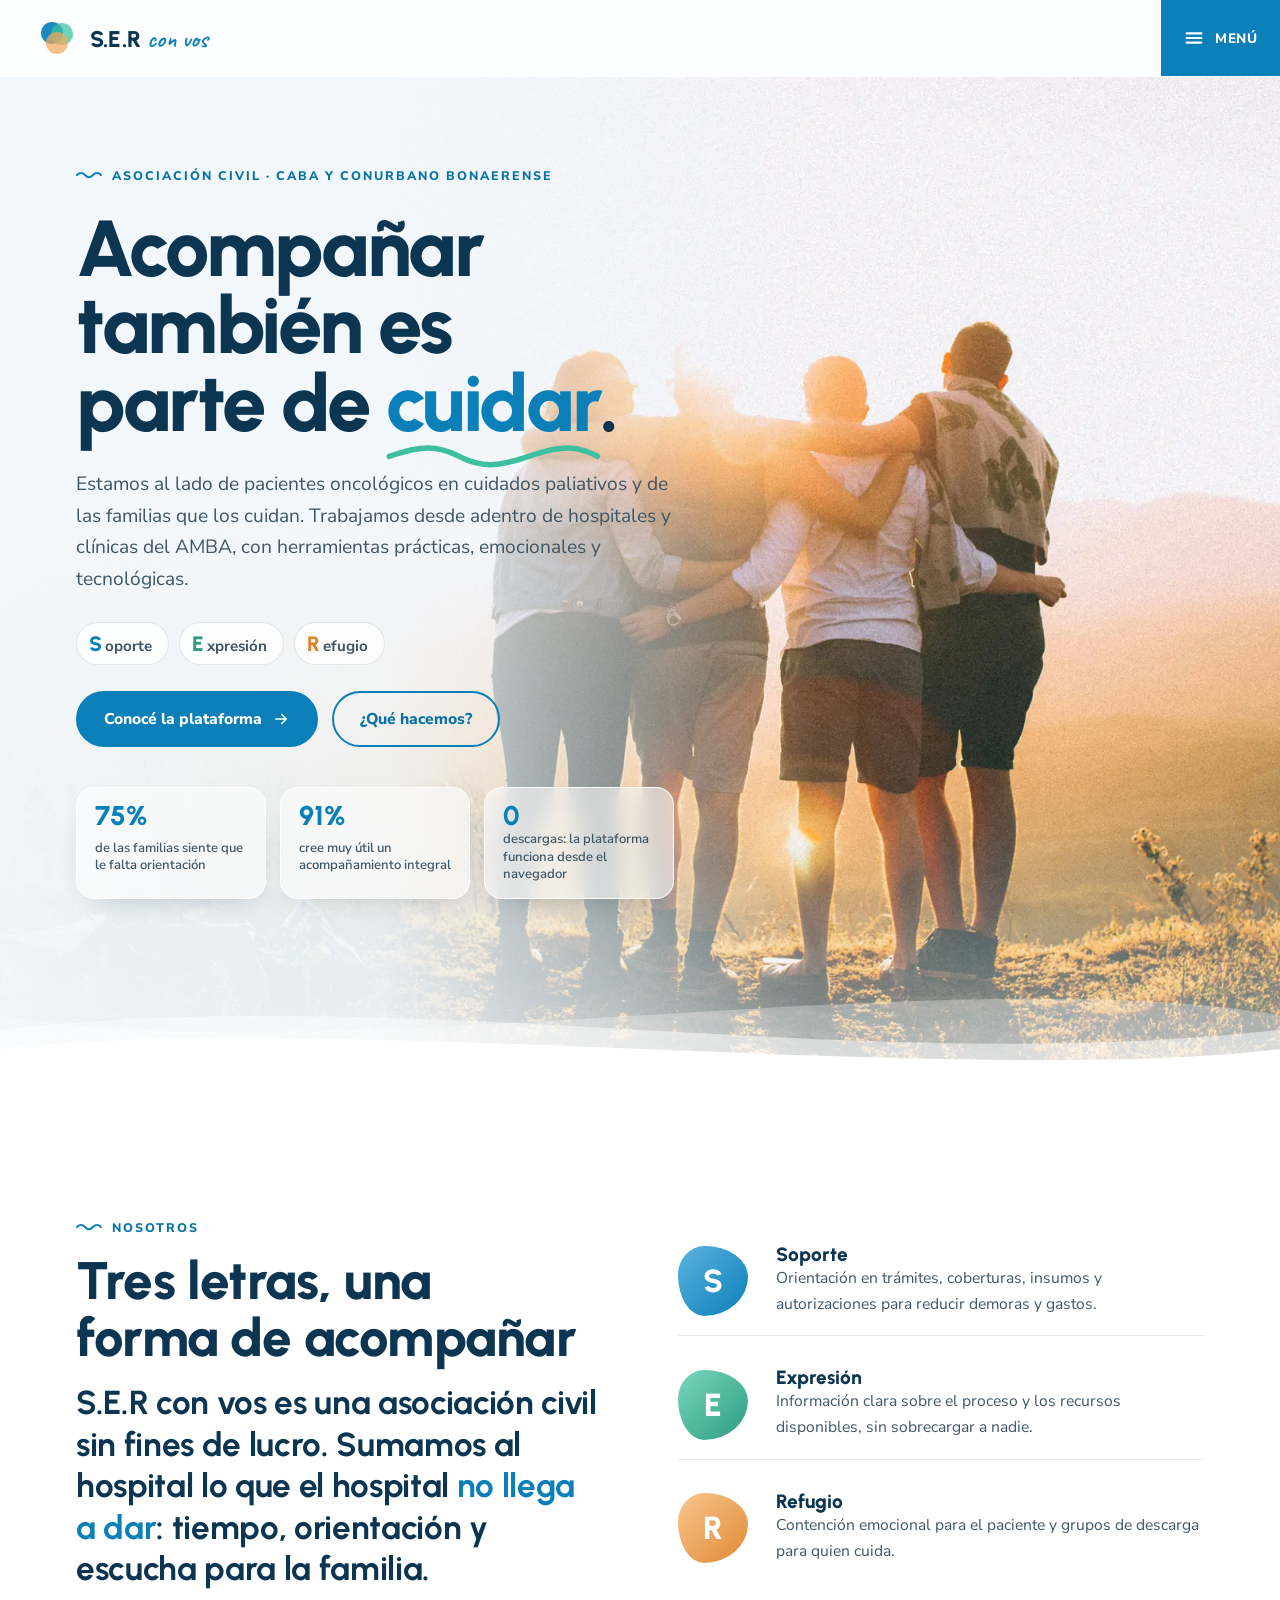
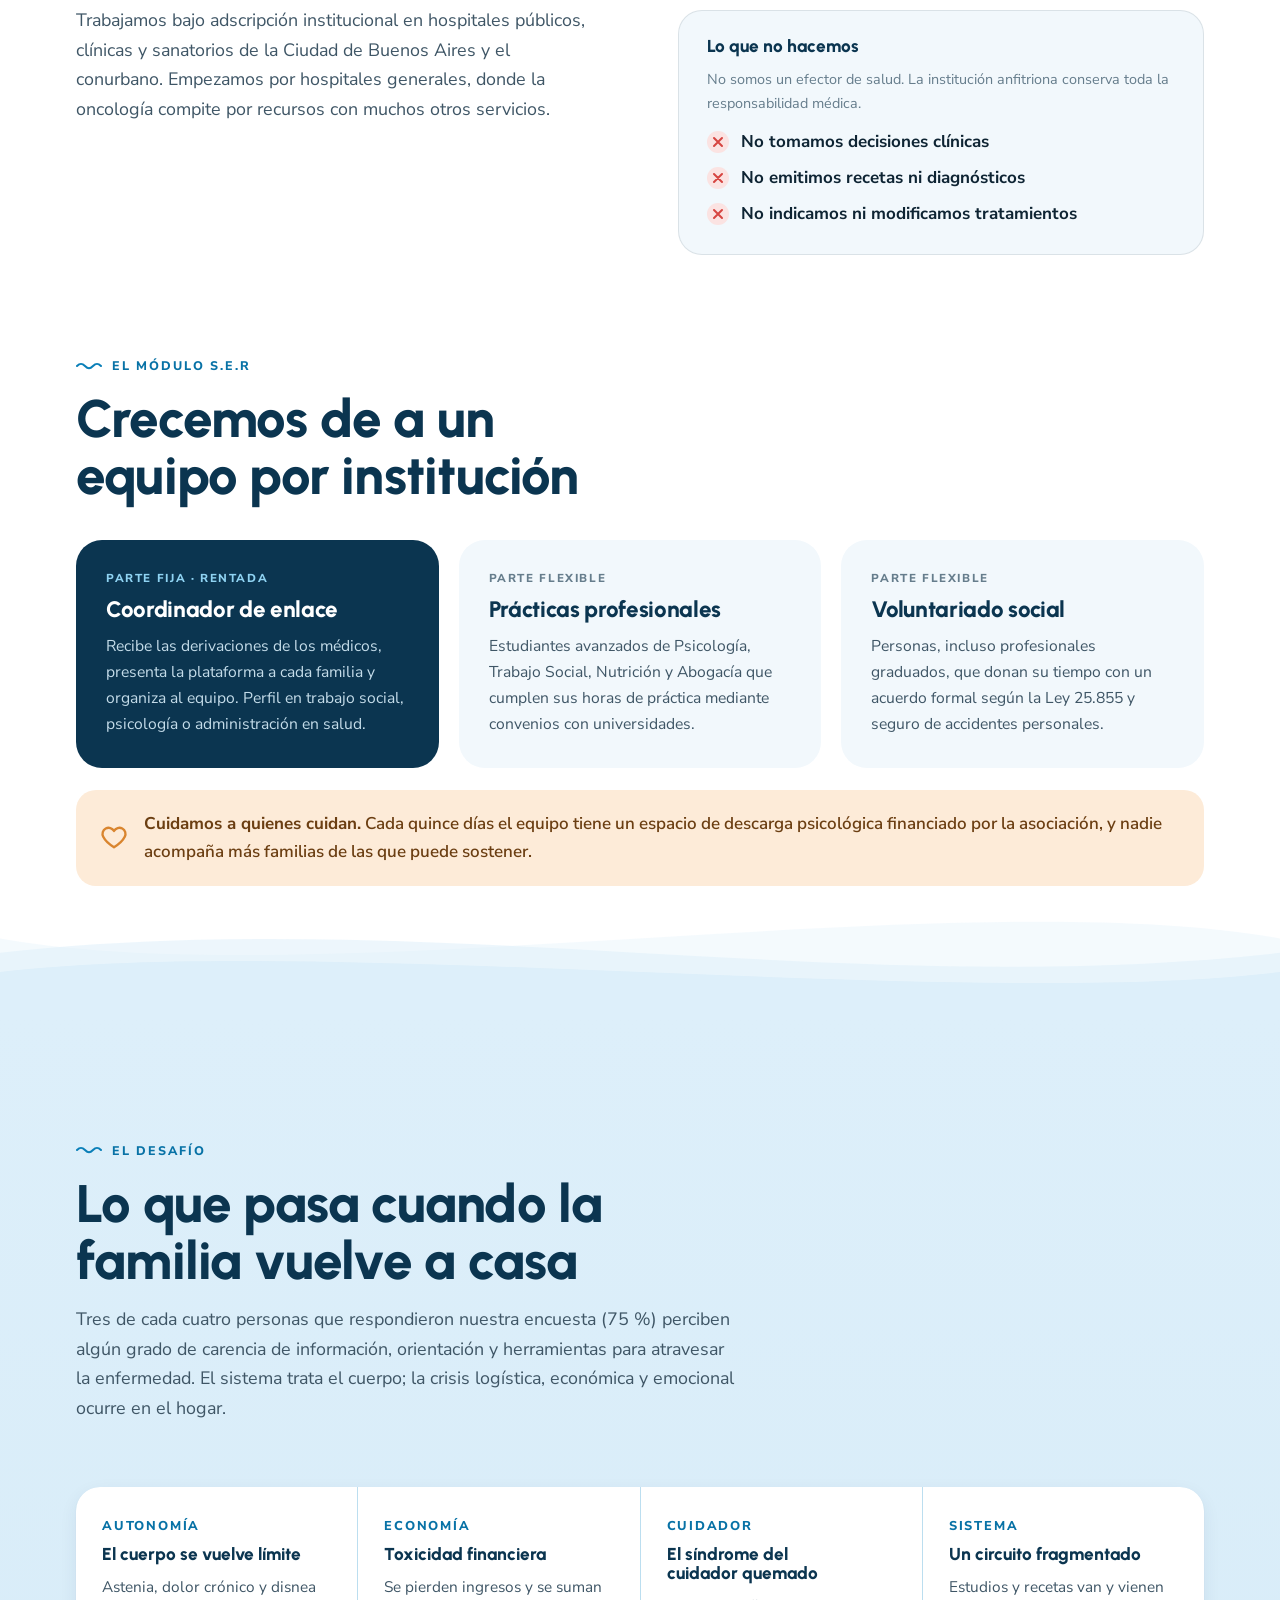
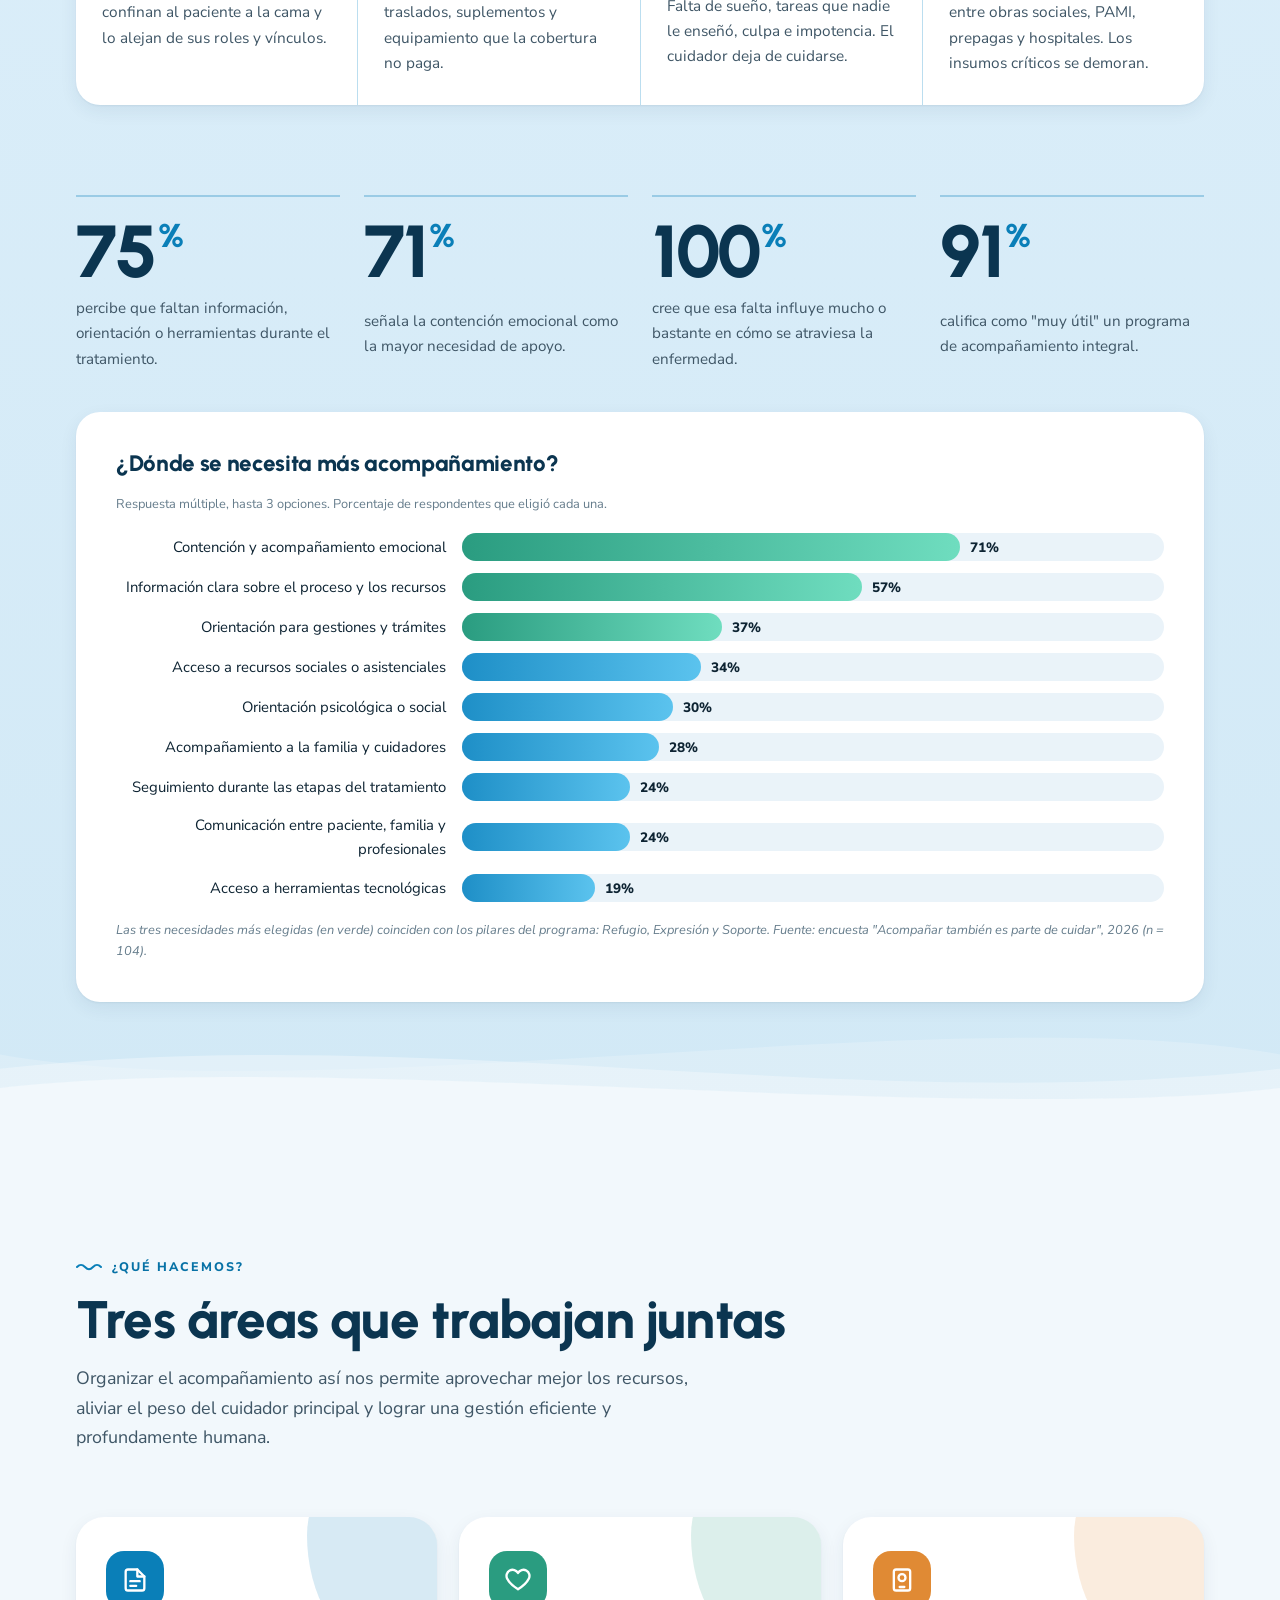
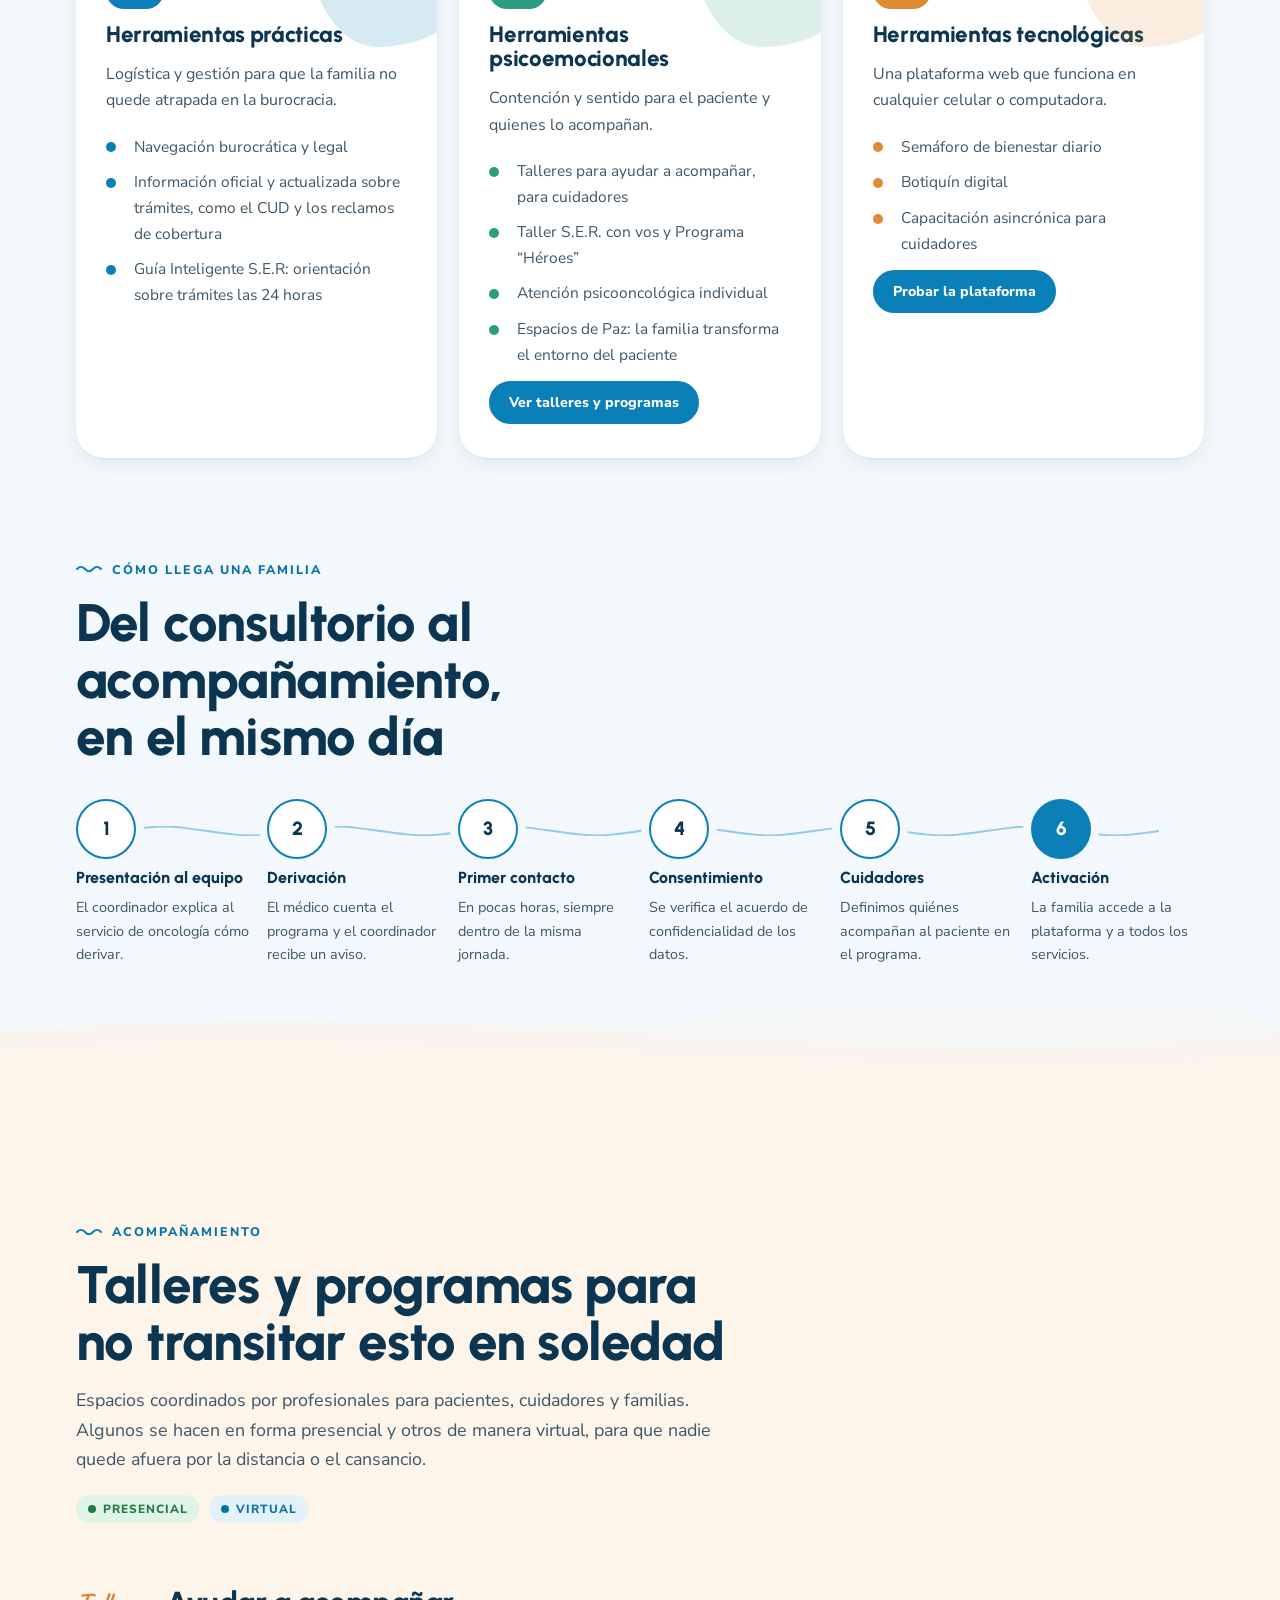
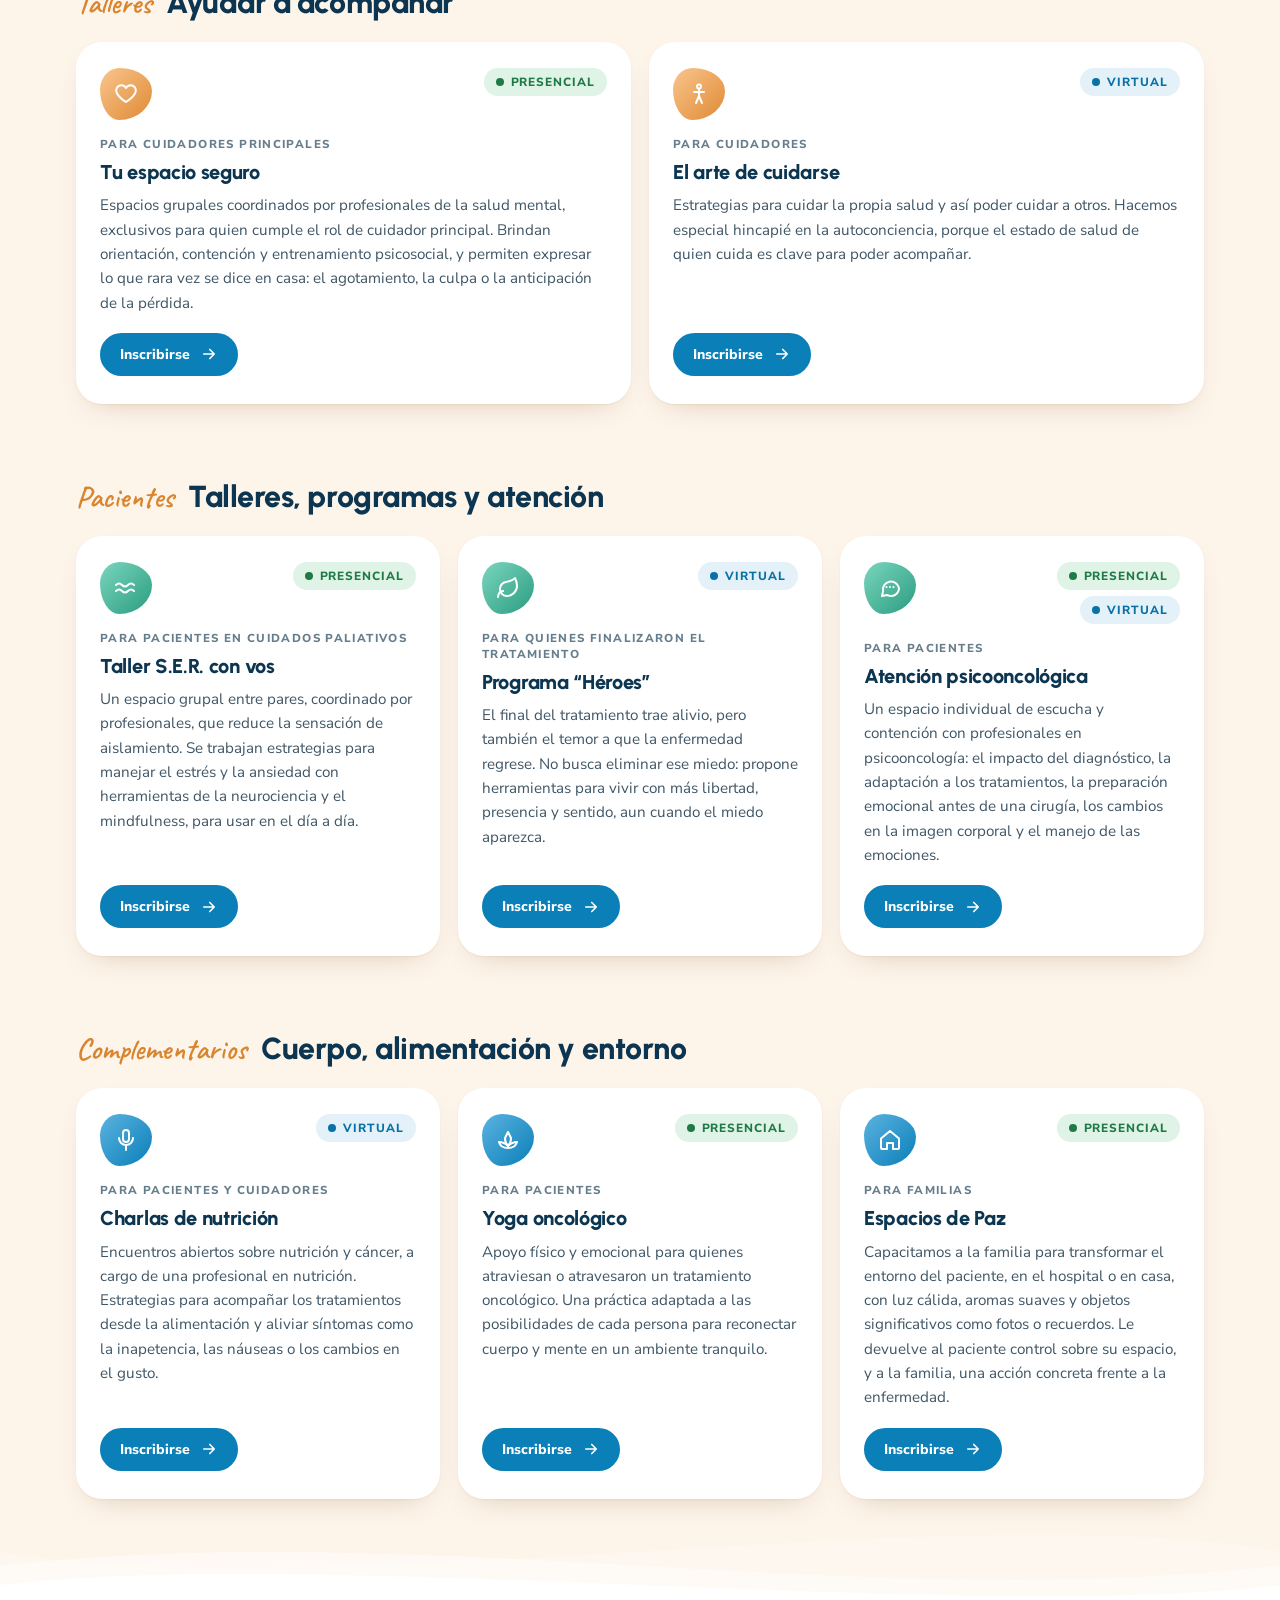
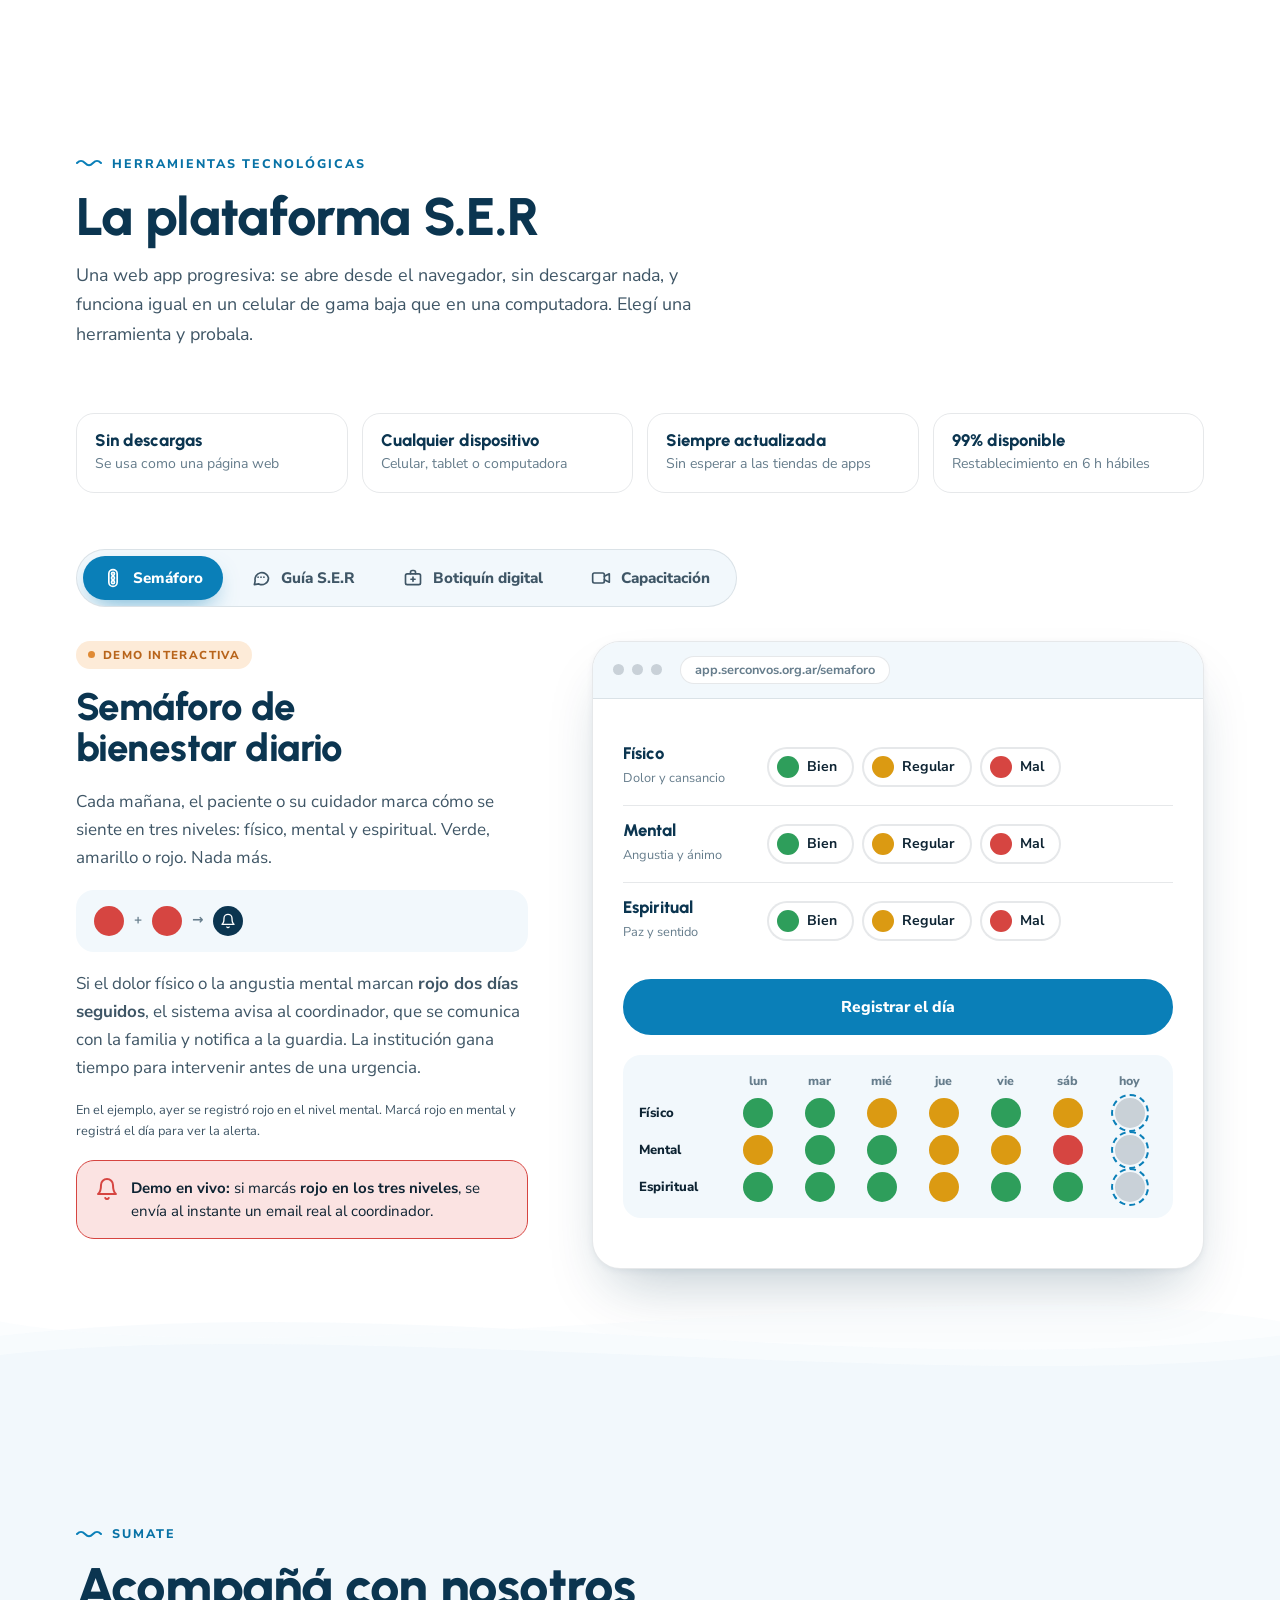
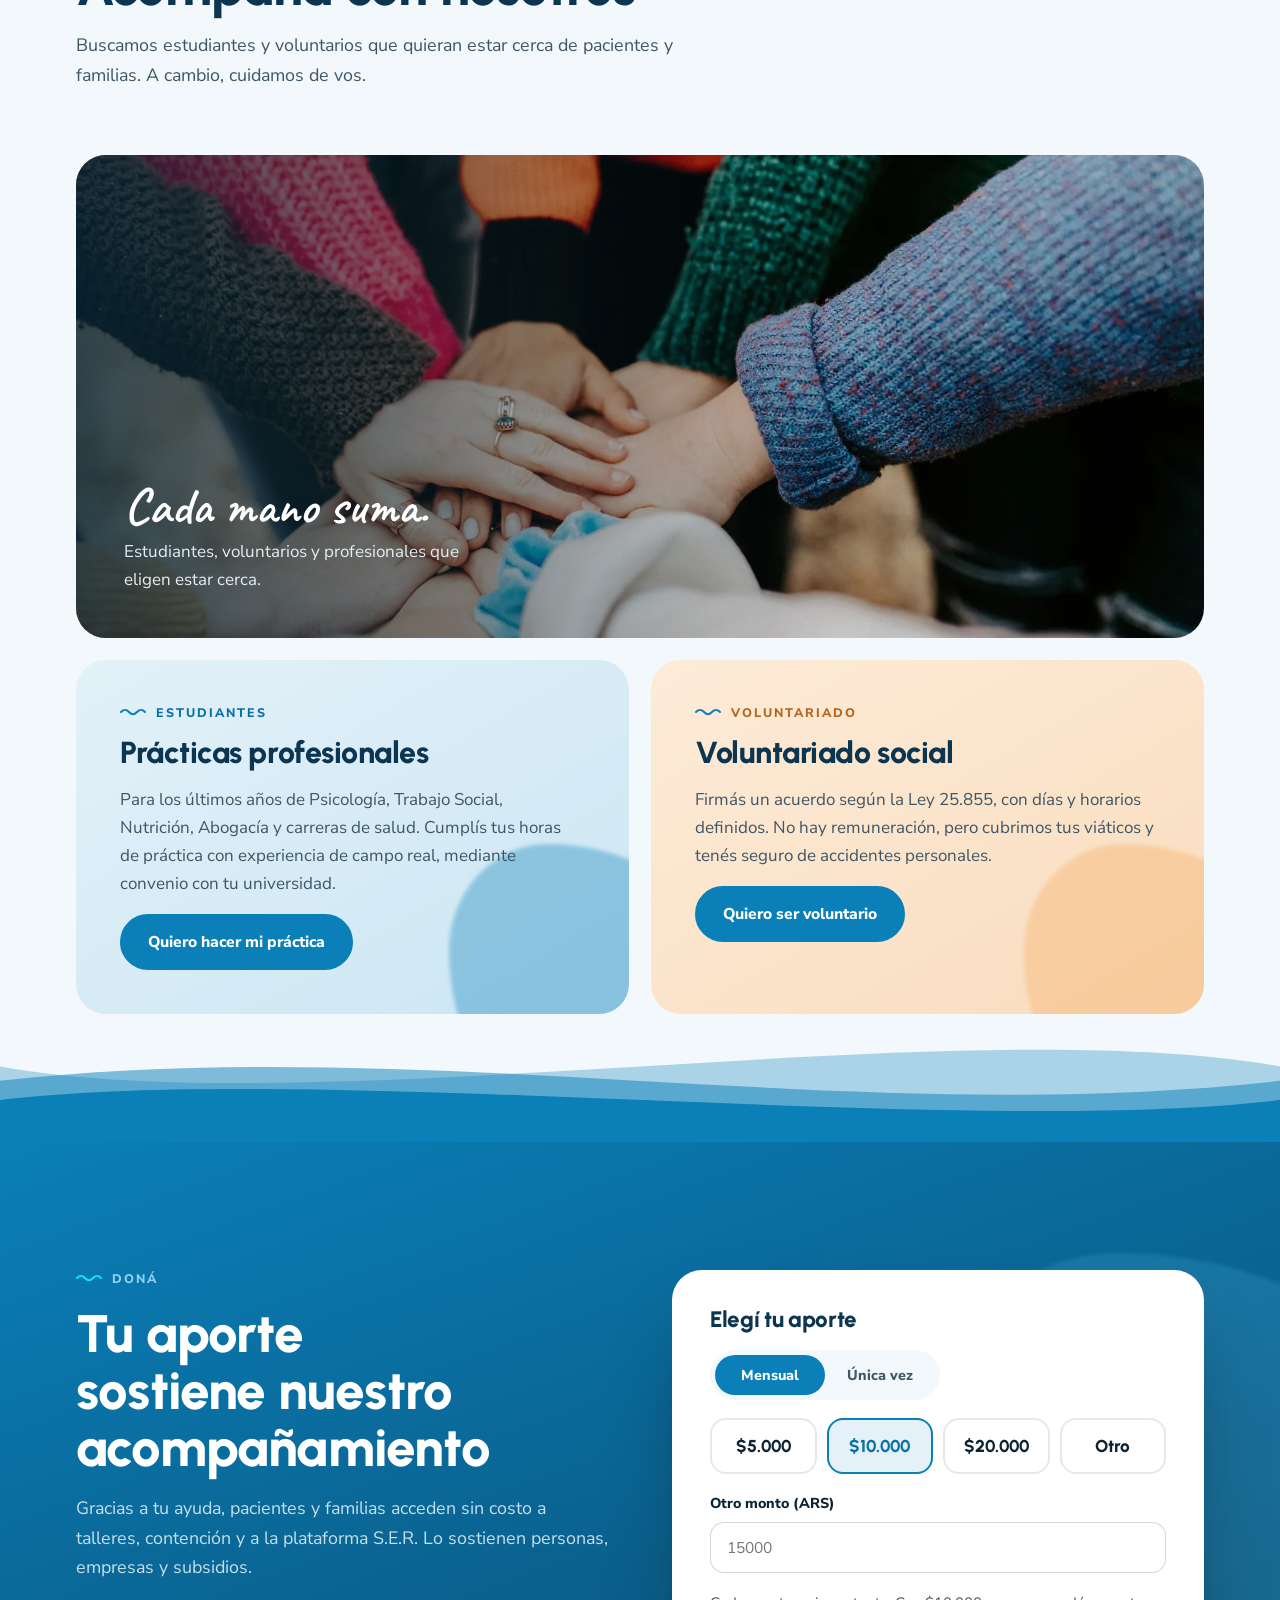
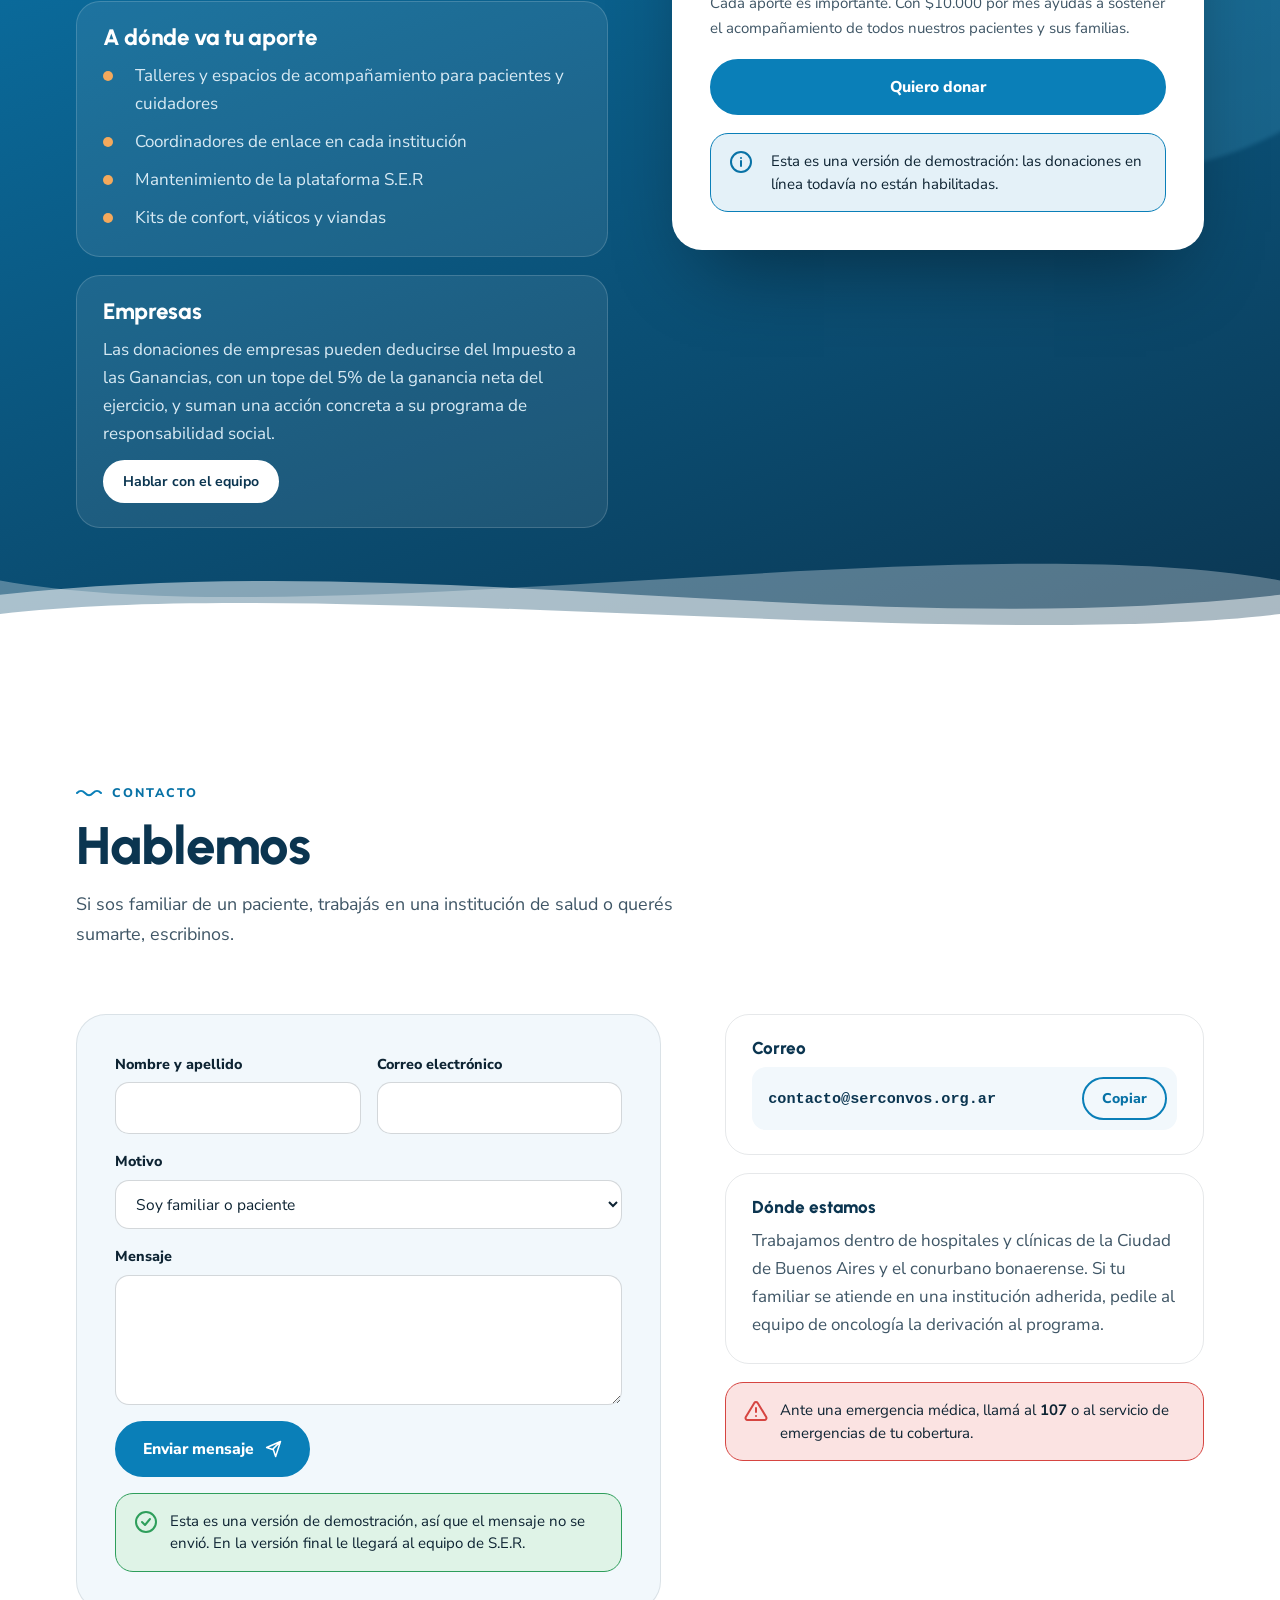
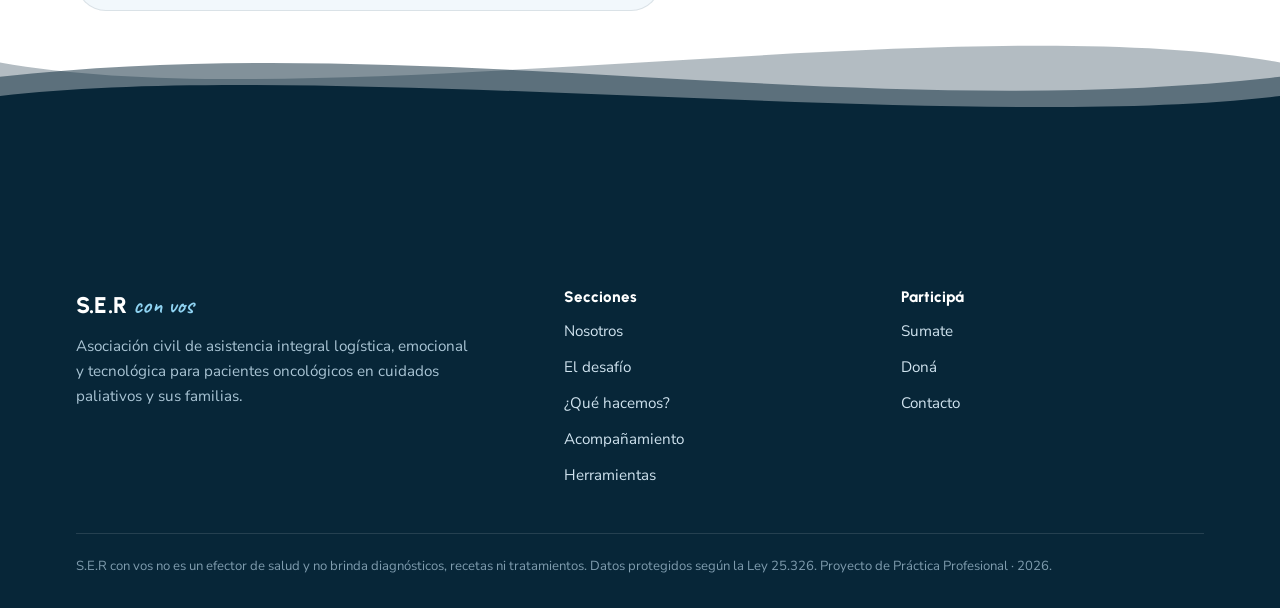
==== index.html @ 43f6b8f0 "Add files via upload" ====
<!doctype html>
<html lang="es">
<head>
<meta charset="utf-8">
<meta name="viewport" content="width=device-width, initial-scale=1, viewport-fit=cover">
<title>S.E.R con vos</title>
<meta name="description" content="Asociación civil que acompaña a pacientes oncológicos en cuidados paliativos y a sus familias con herramientas prácticas, emocionales y tecnológicas en el AMBA.">
<link rel="preconnect" href="https://fonts.googleapis.com">
<link rel="preconnect" href="https://fonts.gstatic.com" crossorigin>
<link rel="stylesheet" href="https://fonts.googleapis.com/css2?family=Urbanist:wght@600;700;800&family=Nunito+Sans:ital,opsz,wght@0,6..12,400;0,6..12,600;0,6..12,700;0,6..12,800;1,6..12,400&family=Caveat:wght@600&display=swap">
<link rel="stylesheet" href="styles.css?v=20261003b">
<script>document.documentElement.classList.add("js");</script>
</head>
<body>
<svg width="0" height="0" style="position:absolute" aria-hidden="true">
  <defs>
    <symbol id="i-heart" viewBox="0 0 24 24"><path fill="none" stroke="currentColor" stroke-width="2" stroke-linecap="round" stroke-linejoin="round" d="M12 20s-7-4.4-9.2-9A5 5 0 0 1 12 6a5 5 0 0 1 9.2 5C19 15.6 12 20 12 20z"/></symbol>
    <symbol id="i-doc" viewBox="0 0 24 24"><g fill="none" stroke="currentColor" stroke-width="2" stroke-linecap="round" stroke-linejoin="round"><path d="M14 3H6a2 2 0 0 0-2 2v14a2 2 0 0 0 2 2h12a2 2 0 0 0 2-2V9z"/><path d="M14 3v6h6M8 13h8M8 17h5"/></g></symbol>
    <symbol id="i-chip" viewBox="0 0 24 24"><g fill="none" stroke="currentColor" stroke-width="2" stroke-linecap="round" stroke-linejoin="round"><rect x="5" y="3" width="14" height="18" rx="2"/><path d="M10 18h4"/><circle cx="12" cy="10" r="3"/></g></symbol>
    <symbol id="i-light" viewBox="0 0 24 24"><g fill="none" stroke="currentColor" stroke-width="2" stroke-linecap="round"><rect x="7" y="2" width="10" height="20" rx="5"/><circle cx="12" cy="7" r="1.8"/><circle cx="12" cy="12" r="1.8"/><circle cx="12" cy="17" r="1.8"/></g></symbol>
    <symbol id="i-chat" viewBox="0 0 24 24"><path fill="none" stroke="currentColor" stroke-width="2" stroke-linecap="round" stroke-linejoin="round" d="M21 12a8 8 0 0 1-11.6 7.1L4 20l1-4.6A8 8 0 1 1 21 12zM8.5 11h.01M12 11h.01M15.5 11h.01"/></symbol>
    <symbol id="i-kit" viewBox="0 0 24 24"><g fill="none" stroke="currentColor" stroke-width="2" stroke-linecap="round" stroke-linejoin="round"><rect x="3" y="7" width="18" height="13" rx="2"/><path d="M9 7V5a2 2 0 0 1 2-2h2a2 2 0 0 1 2 2v2M12 11v5M9.5 13.5h5"/></g></symbol>
    <symbol id="i-play" viewBox="0 0 24 24"><path fill="currentColor" d="M8 5.5v13l11-6.5z"/></symbol>
    <symbol id="i-pause" viewBox="0 0 24 24"><path fill="currentColor" d="M7 5h3.5v14H7zM13.5 5H17v14h-3.5z"/></symbol>
    <symbol id="i-video" viewBox="0 0 24 24"><g fill="none" stroke="currentColor" stroke-width="2" stroke-linecap="round" stroke-linejoin="round"><rect x="2" y="6" width="14" height="12" rx="2"/><path d="m16 10 6-3v10l-6-3"/></g></symbol>
    <symbol id="i-alert" viewBox="0 0 24 24"><g fill="none" stroke="currentColor" stroke-width="2" stroke-linecap="round" stroke-linejoin="round"><path d="M10.3 3.9 1.8 18a2 2 0 0 0 1.7 3h17a2 2 0 0 0 1.7-3L13.7 3.9a2 2 0 0 0-3.4 0z"/><path d="M12 9v4M12 17h.01"/></g></symbol>
    <symbol id="i-check" viewBox="0 0 24 24"><g fill="none" stroke="currentColor" stroke-width="2" stroke-linecap="round" stroke-linejoin="round"><circle cx="12" cy="12" r="10"/><path d="m8 12 3 3 5-6"/></g></symbol>
    <symbol id="i-info" viewBox="0 0 24 24"><g fill="none" stroke="currentColor" stroke-width="2" stroke-linecap="round"><circle cx="12" cy="12" r="10"/><path d="M12 16v-5M12 8h.01"/></g></symbol>
    <symbol id="i-bell" viewBox="0 0 24 24"><g fill="none" stroke="currentColor" stroke-width="2" stroke-linecap="round" stroke-linejoin="round"><path d="M6 8a6 6 0 0 1 12 0c0 7 3 9 3 9H3s3-2 3-9M10.3 21a1.9 1.9 0 0 0 3.4 0"/></g></symbol>
    <symbol id="i-leaf" viewBox="0 0 24 24"><g fill="none" stroke="currentColor" stroke-width="2" stroke-linecap="round" stroke-linejoin="round"><path d="M11 20A7 7 0 0 1 9.8 6.1C15.5 5 17 4.5 19 2c1 2 2 4.2 2 8 0 5.5-4.8 10-10 10z"/><path d="M2 21c0-3 1.9-5.4 5.1-6"/></g></symbol>
    <symbol id="i-wave" viewBox="0 0 24 24"><path fill="none" stroke="currentColor" stroke-width="2" stroke-linecap="round" d="M2 9c2-2 4-2 6 0s4 2 6 0 4-2 6 0M2 15c2-2 4-2 6 0s4 2 6 0 4-2 6 0"/></symbol>
    <symbol id="i-mic" viewBox="0 0 24 24"><g fill="none" stroke="currentColor" stroke-width="2" stroke-linecap="round" stroke-linejoin="round"><rect x="9" y="2" width="6" height="12" rx="3"/><path d="M5 10a7 7 0 0 0 14 0M12 17v5"/></g></symbol>
    <symbol id="i-book" viewBox="0 0 24 24"><g fill="none" stroke="currentColor" stroke-width="2" stroke-linecap="round" stroke-linejoin="round"><path d="M4 19.5A2.5 2.5 0 0 1 6.5 17H20V3H6.5A2.5 2.5 0 0 0 4 5.5z"/><path d="M4 19.5A2.5 2.5 0 0 0 6.5 22H20v-5"/></g></symbol>
    <symbol id="i-gauge" viewBox="0 0 24 24"><g fill="none" stroke="currentColor" stroke-width="2" stroke-linecap="round" stroke-linejoin="round"><path d="M4 18a9 9 0 1 1 16 0M12 13l4-4"/><circle cx="12" cy="13" r="1.5"/></g></symbol>
    <symbol id="i-finger" viewBox="0 0 24 24"><g fill="none" stroke="currentColor" stroke-width="2" stroke-linecap="round" stroke-linejoin="round"><rect x="3" y="8" width="14" height="10" rx="3"/><path d="M17 11h3a1 1 0 0 1 1 1v2a1 1 0 0 1-1 1h-3M7 13h2l1-2 1 4 1-2h2"/></g></symbol>
    <symbol id="i-bed" viewBox="0 0 24 24"><g fill="none" stroke="currentColor" stroke-width="2" stroke-linecap="round" stroke-linejoin="round"><path d="M2 18V6M2 14h20v4M22 14v-2a3 3 0 0 0-3-3h-8v5"/><circle cx="6.5" cy="11" r="2"/></g></symbol>
    <symbol id="i-drop" viewBox="0 0 24 24"><path fill="none" stroke="currentColor" stroke-width="2" stroke-linejoin="round" d="M12 3s6 6.4 6 11a6 6 0 0 1-12 0c0-4.6 6-11 6-11z"/></symbol>
    <symbol id="i-pill" viewBox="0 0 24 24"><g fill="none" stroke="currentColor" stroke-width="2" stroke-linecap="round"><rect x="2.5" y="8.5" width="19" height="7" rx="3.5" transform="rotate(-35 12 12)"/><path d="m9 8 6 8"/></g></symbol>
    <symbol id="i-lift" viewBox="0 0 24 24"><g fill="none" stroke="currentColor" stroke-width="2" stroke-linecap="round" stroke-linejoin="round"><circle cx="12" cy="4.5" r="2"/><path d="M12 7v7l-3 7M12 14l3 7M7 10h10"/></g></symbol>
    <symbol id="i-send" viewBox="0 0 24 24"><path fill="none" stroke="currentColor" stroke-width="2" stroke-linecap="round" stroke-linejoin="round" d="m22 2-9.5 9.5M22 2l-6.5 20-3-9-9-3z"/></symbol>
    <symbol id="i-lotus" viewBox="0 0 24 24"><g fill="none" stroke="currentColor" stroke-width="2" stroke-linecap="round" stroke-linejoin="round"><path d="M12 20c-4 0-8-2-9-6 3 0 6 1 9 4 3-3 6-4 9-4-1 4-5 6-9 6z"/><path d="M12 18c-2-2-3-5-3-8 1-2 2-4 3-6 1 2 2 4 3 6 0 3-1 6-3 8z"/></g></symbol>
    <symbol id="i-home" viewBox="0 0 24 24"><g fill="none" stroke="currentColor" stroke-width="2" stroke-linecap="round" stroke-linejoin="round"><path d="M3 10.5 12 3l9 7.5V20a1 1 0 0 1-1 1h-5v-6h-6v6H4a1 1 0 0 1-1-1z"/></g></symbol>
    <symbol id="i-tooth" viewBox="0 0 24 24"><path fill="none" stroke="currentColor" stroke-width="2" stroke-linejoin="round" d="M12 5.5C10 3.5 5 3 4.5 7.5c-.4 3.5 1.5 5 2 8.5.4 3 1 5 2.2 5 1.6 0 1.3-5 3.3-5s1.7 5 3.3 5c1.2 0 1.8-2 2.2-5 .5-3.5 2.4-5 2-8.5C19 3 14 3.5 12 5.5z"/></symbol>
    <symbol id="i-user" viewBox="0 0 24 24"><g fill="none" stroke="currentColor" stroke-width="2" stroke-linecap="round" stroke-linejoin="round"><circle cx="12" cy="8" r="4"/><path d="M4 21a8 8 0 0 1 16 0"/></g></symbol>
    <symbol id="i-eye" viewBox="0 0 24 24"><g fill="none" stroke="currentColor" stroke-width="2" stroke-linecap="round" stroke-linejoin="round"><path d="M2 12s3.6-7 10-7 10 7 10 7-3.6 7-10 7S2 12 2 12z"/><circle cx="12" cy="12" r="3"/></g></symbol>
    <symbol id="i-lock" viewBox="0 0 24 24"><g fill="none" stroke="currentColor" stroke-width="2" stroke-linecap="round" stroke-linejoin="round"><rect x="4" y="11" width="16" height="10" rx="2"/><path d="M8 11V7a4 4 0 0 1 8 0v4"/></g></symbol>
    <symbol id="i-menu" viewBox="0 0 24 24"><path fill="none" stroke="currentColor" stroke-width="2.4" stroke-linecap="round" d="M4 7h16M4 12h16M4 17h16"/></symbol>
    <symbol id="i-arrow" viewBox="0 0 24 24"><path fill="none" stroke="currentColor" stroke-width="2.2" stroke-linecap="round" stroke-linejoin="round" d="M5 12h14M13 6l6 6-6 6"/></symbol>
    <symbol id="w-a" viewBox="0 0 2880 120" preserveAspectRatio="none"><path d="M0,40 C360,100 1080,-20 1440,40 C1800,100 2520,-20 2880,40 L2880,120 L0,120 Z"/></symbol>
    <symbol id="w-b" viewBox="0 0 2880 120" preserveAspectRatio="none"><path d="M0,55 C480,5 960,105 1440,55 C1920,5 2400,105 2880,55 L2880,120 L0,120 Z"/></symbol>
    <symbol id="w-c" viewBox="0 0 2880 120" preserveAspectRatio="none"><path d="M0,75 C360,35 1080,115 1440,75 C1800,35 2520,115 2880,75 L2880,120 L0,120 Z"/></symbol>
  </defs>
</svg>

<header class="site-header" data-header>
  <nav class="nav" aria-label="Principal">
    <a class="brand" href="#inicio" aria-label="S.E.R con vos, volver al inicio">
      <svg class="brand-mark" viewBox="0 0 42 42" aria-hidden="true">
        <circle class="b1" cx="16" cy="16" r="11" fill="#0A7FB8" opacity=".92"/>
        <circle class="b2" cx="26" cy="17" r="11" fill="#3DBFA0" opacity=".72"/>
        <circle class="b3" cx="21" cy="26" r="11" fill="#F4A95C" opacity=".72"/>
      </svg>
      <span class="brand-name"><b>S.E.R</b><i>con vos</i></span>
    </a>
    <button class="menu-toggle" data-menu-toggle aria-expanded="false" aria-controls="menu"><svg><use href="#i-menu"/></svg>Menú</button>
    <ul class="menu" id="menu">
      <li><a href="#nosotros">Nosotros</a></li>
      <li><a href="#desafio">El desafío</a></li>
      <li><a href="#que-hacemos">¿Qué hacemos?</a></li>
      <li><a href="#acompanamiento">Acompañamiento</a></li>
      <li><a href="#herramientas">Herramientas</a></li>
      <li><a href="#sumate">Sumate</a></li>
      <li><a href="#contacto">Contacto</a></li>
      <li class="dona"><a href="#dona">Doná</a></li>
      <li class="login-li"><button type="button" class="login-btn" data-login-open title="Ingresar a la plataforma" aria-label="Ingresar a la plataforma"><svg><use href="#i-user"/></svg><span data-login-label>Ingresar</span></button></li>
    </ul>
  </nav>
</header>

<main>

<!-- ============ HERO ============ -->
<section class="hero" id="inicio">
  <div class="hero-media" aria-hidden="true">
    <img src="assets/img/hero-grupo.webp" width="1920" height="1280" alt="">
    <div class="hero-veil"></div>
  </div>
  <div class="wrap hero-inner">
    <div class="hero-copy hero-load">
      <span class="kicker">Asociación civil · CABA y conurbano bonaerense</span>
      <h1>Acompañar también es parte de <span class="u">cuidar<svg viewBox="0 0 200 20" preserveAspectRatio="none" aria-hidden="true"><path d="M3 12c30-10 45-10 65 0s35 10 65 0 45-10 64 0" fill="none" stroke="#3DBFA0" stroke-width="5" stroke-linecap="round"/></svg></span>.</h1>
      <p class="lead">Estamos al lado de pacientes oncológicos en cuidados paliativos y de las familias que los cuidan. Trabajamos desde adentro de hospitales y clínicas del AMBA, con herramientas prácticas, emocionales y tecnológicas.</p>
      <div class="ser-row" aria-label="Qué significa S.E.R"><span class="ser-pill"><b>S</b>oporte</span><span class="ser-pill"><b>E</b>xpresión</span><span class="ser-pill"><b>R</b>efugio</span></div>
      <div class="row">
        <a class="btn" href="#herramientas">Conocé la plataforma <svg><use href="#i-arrow"/></svg></a>
        <a class="btn ghost" href="#que-hacemos">¿Qué hacemos?</a>
      </div>
    </div>
    <div class="hero-facts hero-load">
      <div><b>75%</b><span>de las familias siente que le falta orientación</span></div>
      <div><b>91%</b><span>cree muy útil un acompañamiento integral</span></div>
      <div><b>0</b><span>descargas: la plataforma funciona desde el navegador</span></div>
    </div>
  </div>
  <div class="wave bottom to-paper" aria-hidden="true"><svg class="w3"><use href="#w-a"/></svg><svg class="w2"><use href="#w-b"/></svg><svg class="w1"><use href="#w-c"/></svg></div>
</section>

<!-- ============ NOSOTROS ============ -->
<section class="sec about" id="nosotros">
  <div class="wrap">
    <div class="about-grid">
      <div class="sec-head" data-reveal style="margin-bottom:0">
        <span class="kicker">Nosotros</span>
        <h2>Tres letras, una forma de acompañar</h2>
        <p class="statement">S.E.R con vos es una asociación civil sin fines de lucro. Sumamos al hospital lo que el hospital <em>no llega a dar</em>: tiempo, orientación y escucha para la familia.</p>
        <p class="lead">Trabajamos bajo adscripción institucional en hospitales públicos, clínicas y sanatorios de la Ciudad de Buenos Aires y el conurbano. Empezamos por hospitales generales, donde la oncología compite por recursos con muchos otros servicios.</p>
      </div>
      <div data-reveal>
        <div class="letters">
          <div class="letter"><span class="glyph">S</span><div><h4>Soporte</h4><p>Orientación en trámites, coberturas, insumos y autorizaciones para reducir demoras y gastos.</p></div></div>
          <div class="letter"><span class="glyph">E</span><div><h4>Expresión</h4><p>Información clara sobre el proceso y los recursos disponibles, sin sobrecargar a nadie.</p></div></div>
          <div class="letter"><span class="glyph">R</span><div><h4>Refugio</h4><p>Contención emocional para el paciente y grupos de descarga para quien cuida.</p></div></div>
        </div>
        <div class="not-card">
          <h4>Lo que no hacemos</h4>
          <p class="tiny" style="font-size:.9rem">No somos un efector de salud. La institución anfitriona conserva toda la responsabilidad médica.</p>
          <ul class="not-list"><li>No tomamos decisiones clínicas</li><li>No emitimos recetas ni diagnósticos</li><li>No indicamos ni modificamos tratamientos</li></ul>
        </div>
      </div>
    </div>

    <div class="sec-head" data-reveal style="margin-top:clamp(70px,8vw,110px);margin-bottom:0">
      <span class="kicker">El Módulo S.E.R</span>
      <h2>Crecemos de a un equipo por institución</h2>
    </div>
    <div class="module" style="margin-top:36px">
      <article class="m-card fixed" data-reveal><span class="tag">Parte fija · rentada</span><h3>Coordinador de enlace</h3><p>Recibe las derivaciones de los médicos, presenta la plataforma a cada familia y organiza al equipo. Perfil en trabajo social, psicología o administración en salud.</p></article>
      <article class="m-card" data-reveal><span class="tag">Parte flexible</span><h3>Prácticas profesionales</h3><p>Estudiantes avanzados de Psicología, Trabajo Social, Nutrición y Abogacía que cumplen sus horas de práctica mediante convenios con universidades.</p></article>
      <article class="m-card" data-reveal><span class="tag">Parte flexible</span><h3>Voluntariado social</h3><p>Personas, incluso profesionales graduados, que donan su tiempo con un acuerdo formal según la Ley 25.855 y seguro de accidentes personales.</p></article>
    </div>
    <div class="care-note" data-reveal><svg><use href="#i-heart"/></svg><p><b>Cuidamos a quienes cuidan.</b> Cada quince días el equipo tiene un espacio de descarga psicológica financiado por la asociación, y nadie acompaña más familias de las que puede sostener.</p></div>
  </div>
  <div class="wave bottom to-mist" aria-hidden="true"><svg class="w3"><use href="#w-a"/></svg><svg class="w2"><use href="#w-b"/></svg><svg class="w1"><use href="#w-c"/></svg></div>
</section>

<!-- ============ DESAFÍO ============ -->
<section class="sec deep" id="desafio">
  <div class="wrap">
    <div class="sec-head" data-reveal>
      <span class="kicker">El desafío</span>
      <h2>Lo que pasa cuando la familia vuelve a casa</h2>
      <p class="lead">Tres de cada cuatro personas que respondieron nuestra encuesta (75 %) perciben algún grado de carencia de información, orientación y herramientas para atravesar la enfermedad. El sistema trata el cuerpo; la crisis logística, económica y emocional ocurre en el hogar.</p>
    </div>
    <div class="problems" data-reveal>
      <div class="problem"><span class="n">Autonomía</span><h4>El cuerpo se vuelve límite</h4><p>Astenia, dolor crónico y disnea confinan al paciente a la cama y lo alejan de sus roles y vínculos.</p></div>
      <div class="problem"><span class="n">Economía</span><h4>Toxicidad financiera</h4><p>Se pierden ingresos y se suman traslados, suplementos y equipamiento que la cobertura no paga.</p></div>
      <div class="problem"><span class="n">Cuidador</span><h4>El síndrome del cuidador quemado</h4><p>Falta de sueño, tareas que nadie le enseñó, culpa e impotencia. El cuidador deja de cuidarse.</p></div>
      <div class="problem"><span class="n">Sistema</span><h4>Un circuito fragmentado</h4><p>Estudios y recetas van y vienen entre obras sociales, PAMI, prepagas y hospitales. Los insumos críticos se demoran.</p></div>
    </div>

    <div class="stats" data-reveal>
      <div class="stat"><strong><span data-count="75">75</span><sup>%</sup></strong><span>percibe que faltan información, orientación o herramientas durante el tratamiento.</span></div>
      <div class="stat"><strong><span data-count="71">71</span><sup>%</sup></strong><span>señala la contención emocional como la mayor necesidad de apoyo.</span></div>
      <div class="stat"><strong><span data-count="100">100</span><sup>%</sup></strong><span>cree que esa falta influye mucho o bastante en cómo se atraviesa la enfermedad.</span></div>
      <div class="stat"><strong><span data-count="91">91</span><sup>%</sup></strong><span>califica como "muy útil" un programa de acompañamiento integral.</span></div>
    </div>

    <div class="needs" data-reveal>
      <h3>¿Dónde se necesita más acompañamiento?</h3>
      <p class="src" style="font-style:normal">Respuesta múltiple, hasta 3 opciones. Porcentaje de respondentes que eligió cada una.</p>
      <div class="bars" data-bars>
        <div class="bar top" style="--w:71%"><span class="l">Contención y acompañamiento emocional</span><div class="t"><div class="f"></div><span class="v">71%</span></div></div>
        <div class="bar top" style="--w:57%"><span class="l">Información clara sobre el proceso y los recursos</span><div class="t"><div class="f"></div><span class="v">57%</span></div></div>
        <div class="bar top" style="--w:37%"><span class="l">Orientación para gestiones y trámites</span><div class="t"><div class="f"></div><span class="v">37%</span></div></div>
        <div class="bar" style="--w:34%"><span class="l">Acceso a recursos sociales o asistenciales</span><div class="t"><div class="f"></div><span class="v">34%</span></div></div>
        <div class="bar" style="--w:30%"><span class="l">Orientación psicológica o social</span><div class="t"><div class="f"></div><span class="v">30%</span></div></div>
        <div class="bar" style="--w:28%"><span class="l">Acompañamiento a la familia y cuidadores</span><div class="t"><div class="f"></div><span class="v">28%</span></div></div>
        <div class="bar" style="--w:24%"><span class="l">Seguimiento durante las etapas del tratamiento</span><div class="t"><div class="f"></div><span class="v">24%</span></div></div>
        <div class="bar" style="--w:24%"><span class="l">Comunicación entre paciente, familia y profesionales</span><div class="t"><div class="f"></div><span class="v">24%</span></div></div>
        <div class="bar" style="--w:19%"><span class="l">Acceso a herramientas tecnológicas</span><div class="t"><div class="f"></div><span class="v">19%</span></div></div>
      </div>
      <p class="src">Las tres necesidades más elegidas (en verde) coinciden con los pilares del programa: Refugio, Expresión y Soporte. Fuente: encuesta "Acompañar también es parte de cuidar", 2026 (n = 104).</p>
    </div>
  </div>
  <div class="wave bottom to-sky" aria-hidden="true"><svg class="w3"><use href="#w-a"/></svg><svg class="w2"><use href="#w-b"/></svg><svg class="w1"><use href="#w-c"/></svg></div>
</section>

<!-- ============ QUÉ HACEMOS ============ -->
<section class="sec" id="que-hacemos">
  <div class="wrap">
    <div class="sec-head" data-reveal>
      <span class="kicker">¿Qué hacemos?</span>
      <h2>Tres áreas que trabajan juntas</h2>
      <p class="lead">Organizar el acompañamiento así nos permite aprovechar mejor los recursos, aliviar el peso del cuidador principal y lograr una gestión eficiente y profundamente humana.</p>
    </div>
    <div class="pillars">
      <article class="pillar p1" data-reveal><span class="pb" aria-hidden="true"></span><span class="ic"><svg><use href="#i-doc"/></svg></span><h3>Herramientas prácticas</h3><p class="lead" style="font-size:1rem">Logística y gestión para que la familia no quede atrapada en la burocracia.</p><ul><li>Navegación burocrática y legal</li><li>Información oficial y actualizada sobre trámites, como el CUD y los reclamos de cobertura</li><li>Guía Inteligente S.E.R: orientación sobre trámites las 24 horas</li></ul></article>
      <article class="pillar p2" data-reveal><span class="pb" aria-hidden="true"></span><span class="ic"><svg><use href="#i-heart"/></svg></span><h3>Herramientas psicoemocionales</h3><p class="lead" style="font-size:1rem">Contención y sentido para el paciente y quienes lo acompañan.</p><ul><li>Talleres para ayudar a acompañar, para cuidadores</li><li>Taller S.E.R. con vos y Programa “Héroes”</li><li>Atención psicooncológica individual</li><li>Espacios de Paz: la familia transforma el entorno del paciente</li></ul><a class="btn sm" href="#acompanamiento" style="width:max-content">Ver talleres y programas</a></article>
      <article class="pillar p3" data-reveal><span class="pb" aria-hidden="true"></span><span class="ic"><svg><use href="#i-chip"/></svg></span><h3>Herramientas tecnológicas</h3><p class="lead" style="font-size:1rem">Una plataforma web que funciona en cualquier celular o computadora.</p><ul><li>Semáforo de bienestar diario</li><li>Botiquín digital</li><li>Capacitación asincrónica para cuidadores</li></ul><a class="btn sm" href="#herramientas" style="width:max-content">Probar la plataforma</a></article>
    </div>

    <div class="journey">
      <div class="sec-head" data-reveal style="margin-bottom:0">
        <span class="kicker">Cómo llega una familia</span>
        <h2>Del consultorio al acompañamiento, en el mismo día</h2>
      </div>
      <ol class="timeline" data-reveal>
        <li><h4>Presentación al equipo</h4><p>El coordinador explica al servicio de oncología cómo derivar.</p></li>
        <li><h4>Derivación</h4><p>El médico cuenta el programa y el coordinador recibe un aviso.</p></li>
        <li><h4>Primer contacto</h4><p>En pocas horas, siempre dentro de la misma jornada.</p></li>
        <li><h4>Consentimiento</h4><p>Se verifica el acuerdo de confidencialidad de los datos.</p></li>
        <li><h4>Cuidadores</h4><p>Definimos quiénes acompañan al paciente en el programa.</p></li>
        <li><h4>Activación</h4><p>La familia accede a la plataforma y a todos los servicios.</p></li>
      </ol>
    </div>
  </div>
  <div class="wave bottom to-warm" aria-hidden="true"><svg class="w3"><use href="#w-a"/></svg><svg class="w2"><use href="#w-b"/></svg><svg class="w1"><use href="#w-c"/></svg></div>
</section>

<!-- ============ ACOMPAÑAMIENTO ============ -->
<section class="sec acomp" id="acompanamiento">
  <div class="wrap">
    <div class="sec-head" data-reveal>
      <span class="kicker">Acompañamiento</span>
      <h2>Talleres y programas para no transitar esto en soledad</h2>
      <p class="lead">Espacios coordinados por profesionales para pacientes, cuidadores y familias. Algunos se hacen en forma presencial y otros de manera virtual, para que nadie quede afuera por la distancia o el cansancio.</p>
      <div class="mod-legend"><span class="mod pres">Presencial</span><span class="mod virt">Virtual</span></div>
    </div>

    <div class="ac-group g-care">
      <div class="ac-head" data-reveal><span class="hand">Talleres</span><h3>Ayudar a acompañar</h3></div>
      <div class="ac-grid">
      <article class="ac-card" data-reveal>
        <div class="ac-top"><span class="ac-ic"><svg><use href="#i-heart"/></svg></span><div class="ac-tags"><span class="mod pres">Presencial</span></div></div>
        <span class="ac-for">Para cuidadores principales</span>
        <h3>Tu espacio seguro</h3>
        <p>Espacios grupales coordinados por profesionales de la salud mental, exclusivos para quien cumple el rol de cuidador principal. Brindan orientación, contención y entrenamiento psicosocial, y permiten expresar lo que rara vez se dice en casa: el agotamiento, la culpa o la anticipación de la pérdida.</p>
        <a class="btn sm ac-btn" href="#contacto" data-motivo="Inscripción a talleres y programas">Inscribirse <svg><use href="#i-arrow"/></svg></a>
      </article>
      <article class="ac-card" data-reveal>
        <div class="ac-top"><span class="ac-ic"><svg><use href="#i-lift"/></svg></span><div class="ac-tags"><span class="mod virt">Virtual</span></div></div>
        <span class="ac-for">Para cuidadores</span>
        <h3>El arte de cuidarse</h3>
        <p>Estrategias para cuidar la propia salud y así poder cuidar a otros. Hacemos especial hincapié en la autoconciencia, porque el estado de salud de quien cuida es clave para poder acompañar.</p>
        <a class="btn sm ac-btn" href="#contacto" data-motivo="Inscripción a talleres y programas">Inscribirse <svg><use href="#i-arrow"/></svg></a>
      </article>
      </div>
    </div>

    <div class="ac-group g-pac">
      <div class="ac-head" data-reveal><span class="hand">Pacientes</span><h3>Talleres, programas y atención</h3></div>
      <div class="ac-grid">
      <article class="ac-card" data-reveal>
        <div class="ac-top"><span class="ac-ic"><svg><use href="#i-wave"/></svg></span><div class="ac-tags"><span class="mod pres">Presencial</span></div></div>
        <span class="ac-for">Para pacientes en cuidados paliativos</span>
        <h3>Taller S.E.R. con vos</h3>
        <p>Un espacio grupal entre pares, coordinado por profesionales, que reduce la sensación de aislamiento. Se trabajan estrategias para manejar el estrés y la ansiedad con herramientas de la neurociencia y el mindfulness, para usar en el día a día.</p>
        <a class="btn sm ac-btn" href="#contacto" data-motivo="Inscripción a talleres y programas">Inscribirse <svg><use href="#i-arrow"/></svg></a>
      </article>
      <article class="ac-card" data-reveal>
        <div class="ac-top"><span class="ac-ic"><svg><use href="#i-leaf"/></svg></span><div class="ac-tags"><span class="mod virt">Virtual</span></div></div>
        <span class="ac-for">Para quienes finalizaron el tratamiento</span>
        <h3>Programa “Héroes”</h3>
        <p>El final del tratamiento trae alivio, pero también el temor a que la enfermedad regrese. No busca eliminar ese miedo: propone herramientas para vivir con más libertad, presencia y sentido, aun cuando el miedo aparezca.</p>
        <a class="btn sm ac-btn" href="#contacto" data-motivo="Inscripción a talleres y programas">Inscribirse <svg><use href="#i-arrow"/></svg></a>
      </article>
      <article class="ac-card" data-reveal>
        <div class="ac-top"><span class="ac-ic"><svg><use href="#i-chat"/></svg></span><div class="ac-tags"><span class="mod pres">Presencial</span><span class="mod virt">Virtual</span></div></div>
        <span class="ac-for">Para pacientes</span>
        <h3>Atención psicooncológica</h3>
        <p>Un espacio individual de escucha y contención con profesionales en psicooncología: el impacto del diagnóstico, la adaptación a los tratamientos, la preparación emocional antes de una cirugía, los cambios en la imagen corporal y el manejo de las emociones.</p>
        <a class="btn sm ac-btn" href="#contacto" data-motivo="Inscripción a talleres y programas">Inscribirse <svg><use href="#i-arrow"/></svg></a>
      </article>
      </div>
    </div>

    <div class="ac-group g-comp">
      <div class="ac-head" data-reveal><span class="hand">Complementarios</span><h3>Cuerpo, alimentación y entorno</h3></div>
      <div class="ac-grid">
      <article class="ac-card" data-reveal>
        <div class="ac-top"><span class="ac-ic"><svg><use href="#i-mic"/></svg></span><div class="ac-tags"><span class="mod virt">Virtual</span></div></div>
        <span class="ac-for">Para pacientes y cuidadores</span>
        <h3>Charlas de nutrición</h3>
        <p>Encuentros abiertos sobre nutrición y cáncer, a cargo de una profesional en nutrición. Estrategias para acompañar los tratamientos desde la alimentación y aliviar síntomas como la inapetencia, las náuseas o los cambios en el gusto.</p>
        <a class="btn sm ac-btn" href="#contacto" data-motivo="Inscripción a talleres y programas">Inscribirse <svg><use href="#i-arrow"/></svg></a>
      </article>
      <article class="ac-card" data-reveal>
        <div class="ac-top"><span class="ac-ic"><svg><use href="#i-lotus"/></svg></span><div class="ac-tags"><span class="mod pres">Presencial</span></div></div>
        <span class="ac-for">Para pacientes</span>
        <h3>Yoga oncológico</h3>
        <p>Apoyo físico y emocional para quienes atraviesan o atravesaron un tratamiento oncológico. Una práctica adaptada a las posibilidades de cada persona para reconectar cuerpo y mente en un ambiente tranquilo.</p>
        <a class="btn sm ac-btn" href="#contacto" data-motivo="Inscripción a talleres y programas">Inscribirse <svg><use href="#i-arrow"/></svg></a>
      </article>
      <article class="ac-card" data-reveal>
        <div class="ac-top"><span class="ac-ic"><svg><use href="#i-home"/></svg></span><div class="ac-tags"><span class="mod pres">Presencial</span></div></div>
        <span class="ac-for">Para familias</span>
        <h3>Espacios de Paz</h3>
        <p>Capacitamos a la familia para transformar el entorno del paciente, en el hospital o en casa, con luz cálida, aromas suaves y objetos significativos como fotos o recuerdos. Le devuelve al paciente control sobre su espacio, y a la familia, una acción concreta frente a la enfermedad.</p>
        <a class="btn sm ac-btn" href="#contacto" data-motivo="Inscripción a talleres y programas">Inscribirse <svg><use href="#i-arrow"/></svg></a>
      </article>
      </div>
    </div>
  </div>
  <div class="wave bottom to-paper" aria-hidden="true"><svg class="w3"><use href="#w-a"/></svg><svg class="w2"><use href="#w-b"/></svg><svg class="w1"><use href="#w-c"/></svg></div>
</section>

<!-- ============ HERRAMIENTAS ============ -->
<section class="sec tools" id="herramientas">
  <div class="wrap">
    <div class="sec-head" data-reveal>
      <span class="kicker">Herramientas tecnológicas</span>
      <h2>La plataforma S.E.R</h2>
      <p class="lead">Una web app progresiva: se abre desde el navegador, sin descargar nada, y funciona igual en un celular de gama baja que en una computadora. Elegí una herramienta y probala.</p>
    </div>
    <div class="pwa" data-reveal>
      <div><b>Sin descargas</b><span>Se usa como una página web</span></div>
      <div><b>Cualquier dispositivo</b><span>Celular, tablet o computadora</span></div>
      <div><b>Siempre actualizada</b><span>Sin esperar a las tiendas de apps</span></div>
      <div><b>99% disponible</b><span>Restablecimiento en 6 h hábiles</span></div>
    </div>

    <div class="tabs" role="tablist" aria-label="Herramientas de la plataforma" data-tabs>
      <button class="tab" role="tab" id="tab-semaforo" aria-controls="panel-semaforo" aria-selected="true"><svg><use href="#i-light"/></svg>Semáforo</button>
      <button class="tab" role="tab" id="tab-guia" aria-controls="panel-guia" aria-selected="false" tabindex="-1"><svg><use href="#i-chat"/></svg>Guía S.E.R</button>
      <button class="tab" role="tab" id="tab-botiquin" aria-controls="panel-botiquin" aria-selected="false" tabindex="-1"><svg><use href="#i-kit"/></svg>Botiquín digital</button>
      <button class="tab" role="tab" id="tab-capacitacion" aria-controls="panel-capacitacion" aria-selected="false" tabindex="-1"><svg><use href="#i-video"/></svg>Capacitación</button>
    </div>

    <!-- Semáforo -->
    <div class="panel" role="tabpanel" id="panel-semaforo" aria-labelledby="tab-semaforo">
      <div class="panel-copy">
        <span class="demo-tag">Demo interactiva</span>
        <h3>Semáforo de bienestar diario</h3>
        <p>Cada mañana, el paciente o su cuidador marca cómo se siente en tres niveles: físico, mental y espiritual. Verde, amarillo o rojo. Nada más.</p>
        <div class="rule" aria-label="Dos días seguidos en rojo generan una alerta"><i></i><span class="arrow">+</span><i></i><span class="arrow">→</span><span class="bell"><svg><use href="#i-bell"/></svg></span></div>
        <p>Si el dolor físico o la angustia mental marcan <b>rojo dos días seguidos</b>, el sistema avisa al coordinador, que se comunica con la familia y notifica a la guardia. La institución gana tiempo para intervenir antes de una urgencia.</p>
        <p class="tiny">En el ejemplo, ayer se registró rojo en el nivel mental. Marcá rojo en mental y registrá el día para ver la alerta.</p>
        <div class="alert bad"><svg><use href="#i-bell"/></svg><div><b>Demo en vivo:</b> si marcás <b>rojo en los tres niveles</b>, se envía al instante un email real al coordinador.</div></div>
      </div>
      <div class="appwin">
        <div class="appwin-bar"><i></i><i></i><i></i><span>app.serconvos.org.ar/semaforo</span></div>
        <div class="appwin-body">
          <div data-sem-form>
            <div class="sem-dim"><div><b>Físico</b><small>Dolor y cansancio</small></div><div class="lights" role="group" aria-label="Físico"><button type="button" class="light" data-dim="fisico" data-c="v" aria-pressed="false"><i></i>Bien</button><button type="button" class="light" data-dim="fisico" data-c="a" aria-pressed="false"><i></i>Regular</button><button type="button" class="light" data-dim="fisico" data-c="r" aria-pressed="false"><i></i>Mal</button></div></div>
            <div class="sem-dim"><div><b>Mental</b><small>Angustia y ánimo</small></div><div class="lights" role="group" aria-label="Mental"><button type="button" class="light" data-dim="mental" data-c="v" aria-pressed="false"><i></i>Bien</button><button type="button" class="light" data-dim="mental" data-c="a" aria-pressed="false"><i></i>Regular</button><button type="button" class="light" data-dim="mental" data-c="r" aria-pressed="false"><i></i>Mal</button></div></div>
            <div class="sem-dim"><div><b>Espiritual</b><small>Paz y sentido</small></div><div class="lights" role="group" aria-label="Espiritual"><button type="button" class="light" data-dim="espiritual" data-c="v" aria-pressed="false"><i></i>Bien</button><button type="button" class="light" data-dim="espiritual" data-c="a" aria-pressed="false"><i></i>Regular</button><button type="button" class="light" data-dim="espiritual" data-c="r" aria-pressed="false"><i></i>Mal</button></div></div>
          </div>
          <button class="btn" type="button" data-sem-save>Registrar el día</button>
          <div class="hist" data-hist aria-label="Registro de los últimos 7 días"></div>
          <div data-sem-status aria-live="polite"></div>
        </div>
      </div>
    </div>

    <!-- Guía -->
    <div class="panel" role="tabpanel" id="panel-guia" aria-labelledby="tab-guia">
      <div class="panel-copy">
        <span class="demo-tag">Demo interactiva</span>
        <h3>Guía inteligente S.E.R</h3>
        <p>Una herramienta conversacional que responde solo con información propia y validada por la asociación sobre trámites, autorizaciones y recursos. No busca en internet ni inventa: cada respuesta indica de qué ficha sale.</p>
        <ul class="check-list"><li>Certificado Único de Discapacidad</li><li>Talleres y programas de acompañamiento</li><li>Uso del semáforo de bienestar</li><li>Apoyo para el cuidador agotado</li><li>Derechos en cuidados paliativos y licencias</li></ul>
        <div class="alert bad"><svg><use href="#i-alert"/></svg><div><b>No reemplaza la atención médica.</b> Ante una urgencia, llamá al 107 o al servicio de emergencias de tu cobertura.</div></div>
      </div>
      <div class="appwin chat" aria-label="Chat con la Guía S.E.R">
        <div class="chat-top"><span class="av"><svg><use href="#i-chat"/></svg></span><div><b>Guía S.E.R</b><small>Base de información validada</small></div></div>
        <div class="msgs" data-msgs aria-live="polite"><div class="msg bot">Hola, soy la Guía S.E.R. Te ayudo con trámites, autorizaciones y recursos. ¿Qué necesitás saber?</div></div>
        <div class="chips" data-chips></div>
        <form data-chat-form autocomplete="off"><input id="chatInput" placeholder="Escribí tu consulta, por ejemplo: CUD" aria-label="Tu consulta"><button class="send" type="submit" aria-label="Enviar"><svg><use href="#i-send"/></svg></button></form>
      </div>
    </div>

    <!-- Botiquín -->
    <div class="panel" role="tabpanel" id="panel-botiquin" aria-labelledby="tab-botiquin">
      <div class="panel-copy">
        <span class="demo-tag">Probalo ahora</span>
        <h3>Botiquín digital de recursos emocionales</h3>
        <p>Una biblioteca disponible a cualquier hora con meditaciones guiadas breves, ejercicios de respiración para momentos de pánico, charlas sobre el duelo y lecturas.</p>
        <div class="breathe">
          <div class="orb-box"><div class="orb" data-orb>Listo</div></div>
          <b style="font-family:var(--display);color:var(--blue-deep);font-size:1.1rem">Respiración para calmar la ansiedad</b>
          <p class="tiny" style="max-width:36ch">Inhalá mientras el círculo crece, sostené un momento y exhalá lento mientras se achica. Cinco ciclos, un minuto.</p>
          <div class="row" style="justify-content:center"><button class="btn sm" type="button" data-breath>Empezar</button><span class="tiny" data-breath-count>5 ciclos</span></div>
        </div>
      </div>
      <div class="appwin">
        <div class="appwin-bar"><i></i><i></i><i></i><span>app.serconvos.org.ar/botiquin</span></div>
        <div class="appwin-body">
          <div class="filters" role="group" aria-label="Filtrar recursos" data-filters>
            <button class="chip" type="button" data-f="all" aria-pressed="true">Todo</button>
            <button class="chip" type="button" data-f="med" aria-pressed="false">Meditaciones</button>
            <button class="chip" type="button" data-f="res" aria-pressed="false">Respiración</button>
            <button class="chip" type="button" data-f="pod" aria-pressed="false">Charlas</button>
            <button class="chip" type="button" data-f="lec" aria-pressed="false">Lecturas</button>
          </div>
          <div class="res-list" data-res>
            <a class="res" data-t="med" href="https://www.youtube.com/watch?v=q9MmdvQ0aAo" target="_blank" rel="noopener"><span class="ri t-med"><svg><use href="#i-leaf"/></svg></span><div><b>Liberar el agotamiento mental</b><small>Meditación guiada de 5 minutos · Encontrando el balance en mi vida</small></div><span class="d">YouTube ↗</span></a>
            <a class="res" data-t="med" href="https://www.youtube.com/watch?v=ja2c7ntuo5c" target="_blank" rel="noopener"><span class="ri t-med"><svg><use href="#i-leaf"/></svg></span><div><b>Escaneo corporal (versión corta)</b><small>Aflojar tensiones desde la cama · La Voz que Acompaña</small></div><span class="d">YouTube ↗</span></a>
            <a class="res" data-t="res" href="https://www.youtube.com/watch?v=0VCwZPC6ixQ" target="_blank" rel="noopener"><span class="ri t-res"><svg><use href="#i-wave"/></svg></span><div><b>Respiración cuadrada</b><small>Técnica para bajar el estrés y la ansiedad · ACHS</small></div><span class="d">YouTube ↗</span></a>
            <a class="res" data-t="res" href="https://www.youtube.com/watch?v=rRaXnpcGDf0" target="_blank" rel="noopener"><span class="ri t-res"><svg><use href="#i-wave"/></svg></span><div><b>Frenar un ataque de pánico</b><small>Tips de respiración · América TV</small></div><span class="d">YouTube ↗</span></a>
            <a class="res" data-t="pod" href="https://www.youtube.com/watch?v=pi9XEQFaqhk" target="_blank" rel="noopener"><span class="ri t-pod"><svg><use href="#i-mic"/></svg></span><div><b>Hablar en familia sobre el final de la vida</b><small>Recomendaciones para familiares · Al final de la vida</small></div><span class="d">YouTube ↗</span></a>
            <a class="res" data-t="pod" href="https://www.youtube.com/watch?v=9uGB56aNAKk" target="_blank" rel="noopener"><span class="ri t-pod"><svg><use href="#i-mic"/></svg></span><div><b>Duelo anticipado y cuidados paliativos</b><small>Charla · Fundación Aiken</small></div><span class="d">YouTube ↗</span></a>
            <a class="res" data-t="lec" href="https://www.argentina.gob.ar/sites/default/files/bancos/2020-02/manual-de-cuidados-paliativos-para-cuidadores.pdf" target="_blank" rel="noopener"><span class="ri t-lec"><svg><use href="#i-book"/></svg></span><div><b>Manual de cuidados paliativos para cuidadores</b><small>Instituto Nacional del Cáncer (Argentina)</small></div><span class="d">PDF ↗</span></a>
            <a class="res" data-t="lec" href="https://www.cancer.gov/espanol/cancer/cancer-avanzado/preguntas" target="_blank" rel="noopener"><span class="ri t-lec"><svg><use href="#i-book"/></svg></span><div><b>Preguntas para el médico sobre el cáncer avanzado</b><small>Instituto Nacional del Cáncer de EE. UU. (en español)</small></div><span class="d">Web ↗</span></a>
          </div>
        </div>
      </div>
    </div>

    <!-- Capacitación -->
    <div class="panel" role="tabpanel" id="panel-capacitacion" aria-labelledby="tab-capacitacion">
      <div class="panel-copy">
        <span class="demo-tag">Demo interactiva</span>
        <h3>Capacitación asincrónica para cuidadores</h3>
        <p>En lugar de manuales de papel que nadie lee, videos cortos que enseñan tareas básicas de cuidado en casa y herramientas para el acompañamiento emocional, seleccionados de fuentes de salud. Se ven cuando se puede, las veces que haga falta.</p>
        <div class="steps-card" data-steps>
          <b style="font-family:var(--display);color:var(--blue-deep)">Cómo tomar la presión arterial</b>
          <ol><li>Que la persona descanse sentada o acostada 5 minutos antes.</li><li>Apoyar el brazo a la altura del corazón, sin ropa ajustada.</li><li>Colocar el manguito 2 o 3 cm por encima del pliegue del codo.</li><li>No hablar ni moverse durante la medición.</li><li>Anotar los dos valores, el pulso y la hora.</li></ol>
          <p class="tiny">Orientación general. Seguí siempre las indicaciones del equipo de salud del paciente.</p>
        </div>
      </div>
      <div class="appwin">
        <div class="appwin-bar"><i></i><i></i><i></i><span>app.serconvos.org.ar/capacitacion</span></div>
        <div class="appwin-body">
          <div class="player" data-player>
            <div class="pv"><svg class="big" data-p-icon><use href="#i-gauge"/></svg><b data-p-title>Cómo tomar la presión arterial</b><span class="tiny" style="color:#C6DFEC" data-p-src>Video en YouTube</span><a class="btn light sm" data-p-link href="https://www.youtube.com/watch?v=gV-Q1kmHj1Q" target="_blank" rel="noopener"><svg><use href="#i-play"/></svg>Ver en YouTube</a></div>
          </div>
          <div class="lessons" data-lessons></div>
        </div>
      </div>
    </div>
  </div>
  <div class="wave bottom to-sky" aria-hidden="true"><svg class="w3"><use href="#w-a"/></svg><svg class="w2"><use href="#w-b"/></svg><svg class="w1"><use href="#w-c"/></svg></div>
</section>

<!-- ============ SUMATE ============ -->
<section class="sec join" id="sumate">
  <div class="wrap">
    <div class="sec-head" data-reveal>
      <span class="kicker">Sumate</span>
      <h2>Acompañá con nosotros</h2>
      <p class="lead">Buscamos estudiantes y voluntarios que quieran estar cerca de pacientes y familias. A cambio, cuidamos de vos.</p>
    </div>
    <figure class="join-photo" data-reveal>
      <img src="assets/img/manos-equipo.webp" width="1800" height="771" loading="lazy" alt="Un grupo de personas con las manos juntas en el centro">
      <figcaption><span class="hand">Cada mano suma.</span><span>Estudiantes, voluntarios y profesionales que eligen estar cerca.</span></figcaption>
    </figure>
    <div class="join-grid">
      <article class="j-card a" data-reveal><div class="blob" aria-hidden="true"></div><span class="kicker">Estudiantes</span><h3>Prácticas profesionales</h3><p>Para los últimos años de Psicología, Trabajo Social, Nutrición, Abogacía y carreras de salud. Cumplís tus horas de práctica con experiencia de campo real, mediante convenio con tu universidad.</p><a class="btn" href="#contacto" data-motivo="Prácticas profesionales">Quiero hacer mi práctica</a></article>
      <article class="j-card b" data-reveal><div class="blob" aria-hidden="true"></div><span class="kicker" style="color:#B8641B">Voluntariado</span><h3>Voluntariado social</h3><p>Firmás un acuerdo según la Ley 25.855, con días y horarios definidos. No hay remuneración, pero cubrimos tus viáticos y tenés seguro de accidentes personales.</p><a class="btn" href="#contacto" data-motivo="Voluntariado">Quiero ser voluntario</a></article>
    </div>
  </div>
  <div class="wave bottom to-blue" aria-hidden="true"><svg class="w3"><use href="#w-a"/></svg><svg class="w2"><use href="#w-b"/></svg><svg class="w1"><use href="#w-c"/></svg></div>
</section>

<!-- ============ DONÁ ============ -->
<section class="sec donate" id="dona">
  <div class="blob" aria-hidden="true"></div>
  <div class="wrap donate-grid">
    <div class="company" data-reveal>
      <span class="kicker on-dark">Doná</span>
      <h2>Tu aporte sostiene nuestro acompañamiento</h2>
      <p class="lead">Gracias a tu ayuda, pacientes y familias acceden sin costo a talleres, contención y a la plataforma S.E.R. Lo sostienen personas, empresas y subsidios.</p>
      <div class="box">
        <h3>A dónde va tu aporte</h3>
        <ul><li>Talleres y espacios de acompañamiento para pacientes y cuidadores</li><li>Coordinadores de enlace en cada institución</li><li>Mantenimiento de la plataforma S.E.R</li><li>Kits de confort, viáticos y viandas</li></ul>
      </div>
      <div class="box">
        <h3>Empresas</h3>
        <p>Las donaciones de empresas pueden deducirse del Impuesto a las Ganancias, con un tope del 5% de la ganancia neta del ejercicio, y suman una acción concreta a su programa de responsabilidad social.</p>
        <a class="btn light sm" href="#contacto" data-motivo="Empresas y donaciones" style="width:max-content">Hablar con el equipo</a>
      </div>
    </div>
    <div class="d-card" data-reveal>
      <h3>Elegí tu aporte</h3>
      <div class="seg" role="group" aria-label="Frecuencia"><button type="button" data-freq="mensual" aria-pressed="true">Mensual</button><button type="button" data-freq="unica" aria-pressed="false">Única vez</button></div>
      <div class="amounts" data-amounts>
        <button type="button" class="amount" data-a="5000" aria-pressed="false">$5.000</button>
        <button type="button" class="amount" data-a="10000" aria-pressed="true">$10.000</button>
        <button type="button" class="amount" data-a="20000" aria-pressed="false">$20.000</button>
        <button type="button" class="amount" data-a="otro" aria-pressed="false">Otro</button>
      </div>
      <div class="field" data-otro hidden><label for="otroMonto">Otro monto (ARS)</label><input id="otroMonto" type="number" min="1000" step="500" placeholder="15000"></div>
      <p class="impact" data-impact>Cada aporte es importante. Con $10.000 por mes ayudás a sostener el acompañamiento de todos nuestros pacientes y sus familias.</p>
      <button class="btn" type="button" data-dona-btn>Quiero donar</button>
      <div class="alert info" data-dona-msg hidden><svg><use href="#i-info"/></svg><div>Esta es una versión de demostración: las donaciones en línea todavía no están habilitadas.</div></div>
    </div>
  </div>
  <div class="wave bottom to-paper" aria-hidden="true"><svg class="w3"><use href="#w-a"/></svg><svg class="w2"><use href="#w-b"/></svg><svg class="w1"><use href="#w-c"/></svg></div>
</section>

<!-- ============ CONTACTO ============ -->
<section class="sec contact" id="contacto">
  <div class="wrap">
    <div class="sec-head" data-reveal>
      <span class="kicker">Contacto</span>
      <h2>Hablemos</h2>
      <p class="lead">Si sos familiar de un paciente, trabajás en una institución de salud o querés sumarte, escribinos.</p>
    </div>
    <div class="contact-grid">
      <form class="form" data-contact data-reveal>
        <div class="two">
          <div class="field"><label for="cNombre">Nombre y apellido</label><input id="cNombre" required></div>
          <div class="field"><label for="cMail">Correo electrónico</label><input id="cMail" type="email" required></div>
        </div>
        <div class="field"><label for="cMotivo">Motivo</label>
          <select id="cMotivo"><option>Soy familiar o paciente</option><option>Institución de salud</option><option>Prácticas profesionales</option><option>Inscripción a talleres y programas</option><option>Voluntariado</option><option>Empresas y donaciones</option><option>Otro</option></select></div>
        <div class="field"><label for="cMsg">Mensaje</label><textarea id="cMsg" required></textarea></div>
        <button class="btn" type="submit" style="width:max-content">Enviar mensaje <svg><use href="#i-send"/></svg></button>
        <div class="alert ok" data-contact-ok hidden><svg><use href="#i-check"/></svg><div>Esta es una versión de demostración, así que el mensaje no se envió. En la versión final le llegará al equipo de S.E.R.</div></div>
      </form>
      <div class="info" data-reveal>
        <div class="box"><h4>Correo</h4><div class="copy-line"><code data-mail>contacto@serconvos.org.ar</code><button class="btn ghost sm" type="button" data-copy>Copiar</button></div></div>
        <div class="box"><h4>Dónde estamos</h4><p style="color:var(--ink-soft)">Trabajamos dentro de hospitales y clínicas de la Ciudad de Buenos Aires y el conurbano bonaerense. Si tu familiar se atiende en una institución adherida, pedile al equipo de oncología la derivación al programa.</p></div>
        <div class="alert bad"><svg><use href="#i-alert"/></svg><div>Ante una emergencia médica, llamá al <b>107</b> o al servicio de emergencias de tu cobertura.</div></div>
      </div>
    </div>
  </div>
  <div class="wave bottom to-abyss" aria-hidden="true"><svg class="w3"><use href="#w-a"/></svg><svg class="w2"><use href="#w-b"/></svg><svg class="w1"><use href="#w-c"/></svg></div>
</section>

</main>

<!-- ============ LOGIN (demo visual) ============ -->
<dialog class="login" data-login aria-labelledby="loginTitle">
  <button type="button" class="login-x" data-login-close aria-label="Cerrar">×</button>
  <div class="login-head">
    <svg class="brand-mark" viewBox="0 0 42 42" aria-hidden="true"><circle cx="16" cy="16" r="11" fill="#0A7FB8" opacity=".92"/><circle cx="26" cy="17" r="11" fill="#3DBFA0" opacity=".72"/><circle cx="21" cy="26" r="11" fill="#F4A95C" opacity=".72"/></svg>
    <h3 id="loginTitle">Ingresá a la plataforma S.E.R</h3>
    <p>Para pacientes, cuidadores y equipo del programa.</p>
  </div>
  <form class="login-form" data-login-form autocomplete="off">
    <div class="field"><label for="lgUser">Usuario</label><div class="ipt"><svg><use href="#i-user"/></svg><input id="lgUser" placeholder="DNI o correo electrónico" required></div></div>
    <div class="field"><label for="lgPass">Contraseña</label><div class="ipt"><svg><use href="#i-lock"/></svg><input id="lgPass" type="password" placeholder="Tu contraseña" required autocomplete="new-password"><button type="button" class="eye" data-eye aria-label="Mostrar contraseña"><svg><use href="#i-eye"/></svg></button></div></div>
    <div class="login-row"><label class="chk"><input type="checkbox" id="lgRemember"> Recordarme</label><a href="#" data-forgot>¿Olvidaste tu contraseña?</a></div>
    <button class="btn" type="submit" data-login-submit>Ingresar</button>
    <p class="tiny" data-forgot-msg hidden>Pedile a tu coordinador de enlace que restablezca tu contraseña.</p>
    <p class="login-note">Versión de demostración: podés ingresar con cualquier usuario y contraseña. No se guarda ni se envía ningún dato.</p>
    <p class="tiny" style="text-align:center">¿Todavía no tenés cuenta? Tu coordinador te da el acceso al ingresar al programa.</p>
  </form>
  <div class="login-done" data-login-done hidden>
    <span class="avatar"><svg><use href="#i-user"/></svg></span>
    <h3>¡Bienvenido/a!</h3>
    <p>Ya iniciaste sesión en la plataforma S.E.R.</p>
    <a class="btn" href="#herramientas" data-login-go>Ir a mis herramientas</a>
    <button type="button" class="btn ghost" data-logout>Cerrar sesión</button>
  </div>
</dialog>

<footer>
  <div class="wrap">
    <div class="foot">
      <div>
        <span class="brand-name"><b>S.E.R</b><i>con vos</i></span>
        <p>Asociación civil de asistencia integral logística, emocional y tecnológica para pacientes oncológicos en cuidados paliativos y sus familias.</p>
      </div>
      <div><h4>Secciones</h4><ul><li><a href="#nosotros">Nosotros</a></li><li><a href="#desafio">El desafío</a></li><li><a href="#que-hacemos">¿Qué hacemos?</a></li><li><a href="#acompanamiento">Acompañamiento</a></li><li><a href="#herramientas">Herramientas</a></li></ul></div>
      <div><h4>Participá</h4><ul><li><a href="#sumate">Sumate</a></li><li><a href="#dona">Doná</a></li><li><a href="#contacto">Contacto</a></li></ul></div>
    </div>
    <p class="legal">S.E.R con vos no es un efector de salud y no brinda diagnósticos, recetas ni tratamientos. Datos protegidos según la Ley 25.326. Proyecto de Práctica Profesional · 2026.</p>
  </div>
</footer>

<script defer src="config.js?v=20260927"></script>
<script defer src="main.js?v=20261003b"></script>
</body>
</html>
---- styles.css ----
/* ==========================================================================
   S.E.R con vos — Archetype 08 · Liquid Wave (paleta adaptada a la marca)
   ========================================================================== */
:root{
  color-scheme: light;
  --sky:#F2F8FC; --sky-2:#E4F1F8; --paper:#FFFFFF;
  --ink:#0E2433; --ink-soft:#3F5666; --mute:#667D8C;
  --blue:#0A7FB8; --blue-ink:#0872A6; --blue-deep:#0B3550; --abyss:#072638;
  --mint:#3DBFA0; --sun:#F4A95C; --sun-soft:#FDEBD8;
  --ok:#2E9E5B; --ok-soft:#DFF3E7; --warn:#DB9A12; --warn-soft:#FBF0D3; --bad:#D64541; --bad-soft:#FBE3E2;
  --line:rgba(14,36,51,.10); --line-strong:rgba(14,36,51,.18);
  --shadow-s:0 1px 2px rgba(11,53,80,.06),0 6px 18px rgba(11,53,80,.07);
  --shadow-l:0 2px 6px rgba(11,53,80,.06),0 30px 60px -20px rgba(11,53,80,.28);
  --display:"Urbanist","Avenir Next","Segoe UI",system-ui,sans-serif;
  --body:"Nunito Sans","Segoe UI",system-ui,sans-serif;
  --hand:"Caveat","Segoe Print","Bradley Hand",cursive;
  --ease:cubic-bezier(.22,.8,.24,1);
  --maxw:1200px; --nav-h:76px;
}
*{box-sizing:border-box}
html{scroll-behavior:smooth;overflow-x:clip}
body{background:var(--sky);color:var(--ink);font-family:var(--body);font-size:17px;line-height:1.65;margin:0;overflow-x:clip}
h1,h2,h3,h4{font-family:var(--display);color:var(--blue-deep);margin:0;line-height:1.08;text-wrap:balance;letter-spacing:-.015em}
h2{font-size:clamp(2rem,4.2vw,3.3rem);font-weight:800}
h3{font-size:1.4rem;font-weight:800}
h4{font-size:1.08rem;font-weight:800;letter-spacing:0}
p{margin:0}
a{color:var(--blue-ink)}
button{font:inherit}
:focus-visible{outline:3px solid var(--blue);outline-offset:3px;border-radius:6px}
.wrap{max-width:var(--maxw);margin:0 auto;padding-inline:clamp(18px,4vw,36px)}
.kicker{display:inline-flex;align-items:center;gap:10px;font:800 .78rem var(--body);letter-spacing:.16em;text-transform:uppercase;color:var(--blue-ink)}
.kicker::before{content:"";width:26px;height:8px;background:no-repeat center/contain url("data:image/svg+xml,%3Csvg xmlns='http://www.w3.org/2000/svg' viewBox='0 0 26 8'%3E%3Cpath d='M1 4c3-3 5-3 8 0s5 3 8 0 5-3 8 0' fill='none' stroke='%230A7FB8' stroke-width='2' stroke-linecap='round'/%3E%3C/svg%3E")}
.kicker.on-dark{color:#8FD3F2}
.kicker.on-dark::before{filter:brightness(1.8)}
.lead{font-size:clamp(1.05rem,1.4vw,1.2rem);color:var(--ink-soft);max-width:60ch}
.hand{font-family:var(--hand);font-weight:600}
.sec{position:relative;padding-block:clamp(80px,10vw,140px)}
.sec-head{display:grid;gap:16px;max-width:780px;margin-bottom:clamp(40px,5vw,64px)}
.sec-head.center{margin-inline:auto;text-align:center;justify-items:center}

/* ---------- Buttons ---------- */
.btn{position:relative;isolation:isolate;overflow:hidden;display:inline-flex;align-items:center;justify-content:center;gap:10px;padding:15px 26px;border-radius:999px;border:2px solid var(--blue);background:var(--blue);color:#fff;font:800 .98rem var(--body);text-decoration:none;cursor:pointer;transition:transform .35s var(--ease),box-shadow .35s var(--ease),color .3s}
.btn::before{content:"";position:absolute;left:-10%;right:-10%;bottom:-240%;height:220%;background:var(--blue-deep);border-radius:45% 45% 0 0;z-index:-1;transition:bottom .55s var(--ease)}
.btn:hover{transform:translateY(-2px);box-shadow:0 14px 30px -12px rgba(10,127,184,.6)}
.btn:hover::before{bottom:-100%}
.btn.ghost{background:transparent;color:var(--blue-ink)}
.btn.ghost::before{background:var(--sky-2)}
.btn.light{background:#fff;border-color:#fff;color:var(--blue-deep)}
.btn.light::before{background:var(--sun)}
.btn.sm{padding:10px 18px;font-size:.88rem}
.btn svg{width:18px;height:18px}
.row{display:flex;flex-wrap:wrap;gap:14px;align-items:center}

/* ---------- Header (estilo de la referencia) ---------- */
.site-header{position:sticky;top:env(safe-area-inset-top,0px);z-index:60;background:rgba(255,255,255,.92);border-bottom:1px solid transparent;transition:box-shadow .3s,border-color .3s}
@supports (backdrop-filter:blur(12px)){.site-header{background:rgba(255,255,255,.78);backdrop-filter:blur(14px) saturate(160%);-webkit-backdrop-filter:blur(14px) saturate(160%)}}
.site-header.is-scrolled{border-color:var(--line);box-shadow:0 10px 30px -18px rgba(11,53,80,.35)}
.nav{max-width:var(--maxw);margin:0 auto;display:flex;align-items:stretch;justify-content:space-between;padding-left:clamp(18px,4vw,36px);min-height:var(--nav-h)}
.brand{display:flex;align-items:center;gap:12px;text-decoration:none;flex-shrink:0}
.brand-mark{width:42px;height:42px;flex-shrink:0}
.brand-mark .b1{animation:blobA 9s ease-in-out infinite;transform-origin:center}
.brand-mark .b2{animation:blobB 11s ease-in-out infinite;transform-origin:center}
.brand-mark .b3{animation:blobA 13s ease-in-out infinite reverse;transform-origin:center}
.brand-name{display:flex;align-items:baseline;gap:6px;line-height:1}
.brand-name b{font:800 1.42rem var(--display);color:var(--blue-deep);letter-spacing:.01em}
.brand-name i{font:600 1.55rem var(--hand);font-style:normal;color:var(--blue)}
.menu{display:flex;align-items:stretch;list-style:none;margin:0;padding:0}
.menu li{display:flex}
.menu a{flex:1;display:flex;align-items:center;padding:0 12px;font:800 .84rem var(--body);letter-spacing:.02em;text-transform:uppercase;color:var(--blue-ink);text-decoration:none;white-space:nowrap;position:relative;transition:color .2s}
.menu a::after{content:"";position:absolute;left:12px;right:12px;bottom:18px;height:6px;background:no-repeat left center/auto 6px url("data:image/svg+xml,%3Csvg xmlns='http://www.w3.org/2000/svg' viewBox='0 0 60 6'%3E%3Cpath d='M1 3c4-3 6-3 10 0s6 3 10 0 6-3 10 0 6 3 10 0 6-3 10 0 6 3 8 0' fill='none' stroke='%230A7FB8' stroke-width='2' stroke-linecap='round'/%3E%3C/svg%3E");clip-path:inset(0 100% 0 0);transition:clip-path .45s var(--ease)}
.menu a:hover::after,.menu a.is-active::after{clip-path:inset(0 0 0 0)}
.menu a.is-active{color:var(--blue-deep)}
.menu .dona a{background:var(--blue);color:#fff;padding:0 28px;margin-left:10px;overflow:hidden;isolation:isolate}
.menu .dona a::after{content:"";left:-10%;right:-10%;bottom:-220%;top:auto;height:200%;background:var(--blue-deep);border-radius:45% 45% 0 0;clip-path:none;z-index:-1;transition:bottom .5s var(--ease)}
.menu .dona a:hover::after,.menu .dona a.is-active::after{bottom:-90%}
.menu-toggle{display:none;align-items:center;gap:10px;border:0;background:var(--blue);color:#fff;font:800 .85rem var(--body);letter-spacing:.06em;text-transform:uppercase;padding:0 22px;cursor:pointer}
.menu-toggle svg{width:22px;height:22px}
@media (max-width:1320px){
  .menu-toggle{display:flex}
  .menu{display:none;position:absolute;top:100%;left:0;right:0;flex-direction:column;background:var(--paper);box-shadow:0 20px 40px -20px rgba(11,53,80,.4);padding-block:8px 14px;border-top:1px solid var(--line)}
  .menu.open{display:flex}
  .menu li{display:block}
  .menu a{padding:14px clamp(18px,4vw,36px);font-size:.95rem}
  .menu a::after{left:clamp(18px,4vw,36px);bottom:6px}
  .menu .dona a{margin:10px clamp(18px,4vw,36px) 0;justify-content:center;padding:16px;border-radius:999px}
}

/* ---------- Waves ---------- */
.wave{position:absolute;left:0;right:0;height:clamp(70px,9vw,140px);overflow:hidden;pointer-events:none;line-height:0}
.wave.bottom{bottom:-1px}
.wave.top{top:-1px;transform:scaleY(-1)}
.wave svg{position:absolute;bottom:0;left:0;width:200%;height:100%}
.wave .w1{animation:waveSlide 22s linear infinite}
.wave .w2{animation:waveSlide 34s linear infinite reverse;opacity:.5}
.wave .w3{animation:waveSlide 46s linear infinite;opacity:.3}

.to-paper{fill:#FFFFFF}.to-mist{fill:#DDEFFA}.to-sky{fill:#F2F8FC}.to-abyss{fill:#072638}.to-blue{fill:#0A7FB8}
@keyframes waveSlide{from{transform:translateX(0)}to{transform:translateX(-50%)}}

/* ---------- Blobs ---------- */
.blob{position:absolute;border-radius:38% 62% 63% 37% / 41% 44% 56% 59%;filter:blur(2px);opacity:.9;animation:blobMorph 18s ease-in-out infinite;pointer-events:none}
@keyframes blobMorph{
  0%,100%{border-radius:38% 62% 63% 37% / 41% 44% 56% 59%;transform:translate(0,0) rotate(0)}
  33%{border-radius:58% 42% 35% 65% / 55% 38% 62% 45%;transform:translate(14px,-18px) rotate(40deg)}
  66%{border-radius:45% 55% 52% 48% / 36% 58% 42% 64%;transform:translate(-12px,12px) rotate(-25deg)}
}
@keyframes blobA{0%,100%{transform:translate(0,0)}50%{transform:translate(1.5px,-1.5px)}}
@keyframes blobB{0%,100%{transform:translate(0,0)}50%{transform:translate(-1.5px,1px)}}

/* ---------- Hero ---------- */
.hero{position:relative;padding-block:clamp(48px,7vw,96px) clamp(120px,14vw,190px);background:linear-gradient(180deg,#F7FBFE 0%,var(--sky-2) 100%);overflow:hidden}
.hero .blob.b1{width:520px;height:520px;right:-120px;top:-140px;background:radial-gradient(circle at 30% 30%,#9ED8F2,#5BB3E0 60%,transparent 72%);opacity:.55}
.hero .blob.b2{width:340px;height:340px;left:-120px;bottom:40px;background:radial-gradient(circle at 40% 40%,#A6E8D5,#3DBFA0 55%,transparent 72%);opacity:.35;animation-duration:24s}
.hero .blob.b3{width:220px;height:220px;right:32%;bottom:60px;background:radial-gradient(circle at 40% 40%,#FFD8AE,#F4A95C 55%,transparent 72%);opacity:.35;animation-duration:20s}
.hero-grid{position:relative;display:grid;grid-template-columns:1fr 1fr;gap:clamp(32px,5vw,72px);align-items:center}
@media (max-width:960px){.hero-grid{grid-template-columns:1fr}}
.hero-copy{display:grid;gap:26px}
.hero h1{font-size:clamp(2.7rem,6.2vw,5.3rem);font-weight:800;letter-spacing:-.03em;line-height:.98;max-width:12ch}
.hero h1 .u{position:relative;color:var(--blue);white-space:nowrap}
.hero h1 .u svg{position:absolute;left:0;right:0;bottom:-.18em;width:100%;height:.28em;overflow:visible}
.hero h1 .u path{stroke-dasharray:420;stroke-dashoffset:420;animation:draw 1.6s .6s var(--ease) forwards}
@keyframes draw{to{stroke-dashoffset:0}}
.hero .lead{font-size:clamp(1.08rem,1.5vw,1.28rem)}
.ser-row{display:flex;flex-wrap:wrap;gap:10px}
.ser-pill{display:inline-flex;align-items:baseline;gap:2px;padding:8px 16px 8px 12px;border-radius:999px;background:rgba(255,255,255,.75);border:1px solid var(--line);font:700 .95rem var(--body);color:var(--ink-soft)}
.ser-pill b{font:800 1.3rem var(--display);color:var(--blue);margin-right:1px}
.ser-pill:nth-child(2) b{color:#2A9C80}
.ser-pill:nth-child(3) b{color:#D9852F}
.hero-load>*{animation:rise .9s var(--ease) both}
.hero-load>*:nth-child(2){animation-delay:.08s}.hero-load>*:nth-child(3){animation-delay:.16s}.hero-load>*:nth-child(4){animation-delay:.24s}.hero-load>*:nth-child(5){animation-delay:.32s}
@keyframes rise{from{opacity:.001;transform:translateY(22px)}to{opacity:1;transform:none}}

/* Phone mockup */
.device-stage{position:relative;padding:10px 0 40px 70px}
.hero-photo{position:relative;margin:0 0 0 auto;width:min(100%,540px);aspect-ratio:4/5;overflow:hidden;border-radius:46% 54% 42% 58% / 38% 44% 56% 62%;box-shadow:0 50px 90px -40px rgba(7,38,56,.6);animation:photoMorph 22s ease-in-out infinite;background:var(--sky-2)}
.hero-photo::after{content:"";position:absolute;inset:0;background:linear-gradient(200deg,rgba(10,127,184,0) 45%,rgba(7,38,56,.35) 100%)}
.hero-photo img{display:block;width:100%;height:100%;object-fit:cover;animation:kenburns 26s ease-in-out infinite alternate}
@keyframes photoMorph{0%,100%{border-radius:46% 54% 42% 58% / 38% 44% 56% 62%}50%{border-radius:56% 44% 52% 48% / 46% 54% 46% 54%}}
@keyframes kenburns{from{transform:scale(1.02)}to{transform:scale(1.12) translate(-1.5%,-1%)}}
.phone-wrap{position:absolute;left:0;bottom:0;width:290px;transform:scale(.72);transform-origin:bottom left;z-index:2}
.phone{position:relative;width:290px;max-width:100%;border-radius:44px;padding:12px;background:#0C2231;box-shadow:0 60px 80px -30px rgba(7,38,56,.55),0 0 0 2px rgba(255,255,255,.08) inset;animation:bob 6s ease-in-out infinite}
@keyframes bob{0%,100%{transform:translateY(0) rotate(-2deg)}50%{transform:translateY(-14px) rotate(-1deg)}}
.phone::before{content:"";position:absolute;top:18px;left:50%;width:84px;height:22px;margin-left:-42px;border-radius:12px;background:#0C2231;z-index:2}
.screen{border-radius:34px;background:#F7FBFE;overflow:hidden;padding:46px 18px 20px;display:grid;gap:14px}
.app-top{display:flex;justify-content:space-between;align-items:center}
.app-top small{display:block;font-size:.72rem;color:var(--mute);font-weight:700;text-transform:uppercase;letter-spacing:.08em}
.app-top b{font:800 1.12rem var(--display);color:var(--blue-deep)}
.app-avatar{width:36px;height:36px;border-radius:50%;background:linear-gradient(135deg,#9ED8F2,var(--blue));display:grid;place-items:center;color:#fff;font:800 .85rem var(--display)}
.app-q{font:800 1rem var(--display);color:var(--ink)}
.app-row{display:grid;grid-template-columns:78px 1fr;align-items:center;gap:8px;background:#fff;border:1px solid var(--line);border-radius:14px;padding:10px 12px}
.app-row span{font-weight:800;font-size:.82rem}
.app-dots{display:flex;gap:8px;justify-content:flex-end}
.app-dots i{width:24px;height:24px;border-radius:50%;border:2px solid transparent;opacity:.28}
.app-dots i.v{background:var(--ok)}.app-dots i.a{background:var(--warn)}.app-dots i.r{background:var(--bad)}
.app-dots i.on{opacity:1;border-color:#fff;box-shadow:0 0 0 2px currentColor}
.app-dots i.v.on{color:var(--ok)}.app-dots i.a.on{color:var(--warn)}.app-dots i.r.on{color:var(--bad)}
.app-btn{background:var(--blue);color:#fff;border-radius:12px;padding:12px;text-align:center;font:800 .88rem var(--body)}
.app-week{display:grid;grid-template-columns:repeat(7,1fr);gap:5px;padding-top:4px}
.app-week i{height:26px;border-radius:7px}
.float-chip{position:absolute;z-index:2;display:flex;align-items:center;gap:10px;background:#fff;border-radius:16px;padding:12px 16px;box-shadow:var(--shadow-l);font-size:.86rem;font-weight:700;color:var(--ink);max-width:240px;line-height:1.3}
.float-chip small{display:block;font-weight:600;color:var(--mute);font-size:.76rem}
.float-chip .ic{width:34px;height:34px;border-radius:50%;display:grid;place-items:center;flex-shrink:0}
.float-chip .ic svg{width:18px;height:18px}
.chip-a{top:0;left:-34px;animation:bob2 7s ease-in-out infinite}
.chip-b{top:40px;right:-10px;animation:bob2 8s 1s ease-in-out infinite}
@keyframes bob2{0%,100%{transform:translateY(0)}50%{transform:translateY(-10px)}}
@media (max-width:1100px){.chip-b{right:0}}
@media (max-width:960px){.device-stage{max-width:520px;margin-inline:auto;width:100%}}
@media (max-width:520px){.device-stage{padding:0 0 30px 40px}.phone-wrap{transform:scale(.52)}.chip-b{top:10px;right:0;padding:10px 12px;max-width:200px}}

/* ---------- Hero con foto (v3) ---------- */
.hero{padding-block:0;background:var(--sky)}
.hero-media{position:absolute;inset:0;overflow:hidden}
.hero-media img{position:absolute;top:0;left:0;height:100%;width:118%;max-width:none;object-fit:cover;object-position:50% 45%;transform-origin:65% 50%;animation:kenburns 30s ease-in-out infinite alternate}
.hero-veil{position:absolute;inset:0;background:linear-gradient(90deg,rgba(242,248,252,.97) 0%,rgba(242,248,252,.9) 30%,rgba(242,248,252,.45) 50%,rgba(242,248,252,0) 64%),linear-gradient(0deg,rgba(242,248,252,.6) 0%,rgba(242,248,252,0) 30%)}
.hero-inner{position:relative;z-index:1;min-height:clamp(620px,90vh,880px);display:grid;grid-template-columns:minmax(0,620px);align-content:center;gap:40px;padding-block:clamp(56px,7vw,96px) clamp(140px,15vw,200px)}
.hero-facts{display:flex;flex-wrap:wrap;gap:14px}
.hero-facts div{display:grid;gap:2px;padding:14px 18px;border-radius:18px;background:rgba(255,255,255,.72);border:1px solid rgba(255,255,255,.9);max-width:190px;box-shadow:0 10px 30px -18px rgba(7,38,56,.4)}
@supports (backdrop-filter:blur(8px)){.hero-facts div{background:rgba(255,255,255,.55);backdrop-filter:blur(10px);-webkit-backdrop-filter:blur(10px)}}
.hero-facts b{font:800 1.7rem/1 var(--display);color:var(--blue)}
.hero-facts span{font-size:.82rem;line-height:1.35;color:var(--ink-soft);font-weight:600}
@media (max-width:760px){
  .hero-media{position:relative;height:320px}
  .hero-media img{width:100%;object-position:55% 60%}
  .hero-veil{background:linear-gradient(0deg,var(--sky) 0%,rgba(242,248,252,0) 45%)}
  .hero-inner{min-height:0;padding-block:0 130px;margin-top:-30px}
}
.about-photo{position:relative;margin:18px 0 0}
.about-photo img{display:block;width:100%;aspect-ratio:4/3;object-fit:cover;border-radius:46% 54% 42% 58% / 38% 44% 56% 62%;animation:photoMorph 22s ease-in-out infinite;box-shadow:0 40px 70px -40px rgba(7,38,56,.55)}
.about-photo figcaption{position:absolute;right:8%;bottom:-6px;background:var(--sun-soft);color:#7A4513;font-size:1.6rem;line-height:1;padding:8px 18px 10px;border-radius:999px;transform:rotate(-3deg);box-shadow:var(--shadow-s)}
.join-photo{position:relative;margin:0 0 22px;border-radius:30px;overflow:hidden;aspect-ratio:21/9;max-width:100%}
.join-photo img{display:block;width:100%;height:100%;object-fit:cover;transition:transform 1.2s var(--ease)}
.join-photo:hover img{transform:scale(1.04)}
.join-photo::after{content:"";position:absolute;inset:0;background:linear-gradient(90deg,rgba(7,38,56,.78) 0%,rgba(7,38,56,.25) 45%,rgba(7,38,56,0) 70%)}
.join-photo figcaption{position:absolute;z-index:1;left:clamp(20px,4vw,48px);bottom:clamp(20px,4vw,44px);display:grid;gap:6px;color:#E4EDF2;max-width:36ch}
.join-photo .hand{font-size:clamp(2rem,4vw,3.2rem);line-height:1;color:#fff}
@media (max-width:640px){.join-photo{aspect-ratio:4/3}.join-photo::after{background:linear-gradient(0deg,rgba(7,38,56,.85) 0%,rgba(7,38,56,0) 70%)}}

/* ---------- Reveal (visible en reposo) ---------- */
.js [data-reveal]{transform:translateY(34px);transition:transform 1s var(--ease),opacity 1s var(--ease);opacity:.001}
.js [data-reveal].is-in{transform:none;opacity:1}
.js [data-reveal]:not(.is-in){animation:revealSafety .01s 6s forwards}
@keyframes revealSafety{to{opacity:1;transform:none}}
.js [data-reveal="soft"]{opacity:1}
.reveal[data-split]{opacity:1;transform:none}

/* ---------- Nosotros ---------- */
.about{background:var(--paper)}
.about-grid{display:grid;grid-template-columns:1fr 1fr;gap:clamp(36px,6vw,90px);align-items:start}
@media (max-width:900px){.about-grid{grid-template-columns:1fr}}
.statement{font:700 clamp(1.5rem,2.6vw,2.2rem)/1.25 var(--display);color:var(--blue-deep);letter-spacing:-.01em}
.statement em{font-style:normal;color:var(--blue)}
.letters{display:grid;gap:14px;margin-top:8px}
.letter{display:grid;grid-template-columns:78px 1fr;gap:20px;align-items:center;padding:18px 0;border-bottom:1px solid var(--line)}
.letter:last-child{border-bottom:0}
.letter .glyph{width:70px;height:70px;display:grid;place-items:center;font:800 2rem var(--display);color:#fff;border-radius:38% 62% 63% 37% / 41% 44% 56% 59%;animation:blobMorph 14s ease-in-out infinite}
.letter:nth-child(1) .glyph{background:linear-gradient(135deg,#5BB3E0,var(--blue))}
.letter:nth-child(2) .glyph{background:linear-gradient(135deg,#7AD6BD,#2A9C80);animation-delay:-4s}
.letter:nth-child(3) .glyph{background:linear-gradient(135deg,#F9C58E,#E08A34);animation-delay:-8s}
.letter h4{font-size:1.2rem}
.letter p{color:var(--ink-soft);font-size:.98rem}
.not-card{margin-top:28px;border-radius:24px;background:var(--sky);padding:26px 28px;display:grid;gap:12px;border:1px solid var(--line)}
.not-list{list-style:none;margin:0;padding:0;display:grid;gap:8px}
.not-list li{display:flex;gap:12px;align-items:center;font-weight:700}
.not-list li::before{content:"";width:22px;height:22px;flex-shrink:0;border-radius:50%;background:var(--bad-soft) no-repeat center/12px url("data:image/svg+xml,%3Csvg xmlns='http://www.w3.org/2000/svg' viewBox='0 0 12 12'%3E%3Cpath d='M2 2l8 8M10 2l-8 8' stroke='%23D64541' stroke-width='2' stroke-linecap='round'/%3E%3C/svg%3E")}
.module{margin-top:clamp(70px,8vw,110px);display:grid;grid-template-columns:repeat(3,1fr);gap:20px}
@media (max-width:900px){.module{grid-template-columns:1fr}}
.m-card{position:relative;border-radius:26px;padding:30px;background:var(--sky);display:grid;gap:12px;align-content:start;transition:transform .45s var(--ease),box-shadow .45s var(--ease)}
.m-card:hover{transform:translateY(-6px);box-shadow:var(--shadow-l)}
.m-card .tag{font:800 .72rem var(--body);letter-spacing:.14em;text-transform:uppercase;color:var(--mute)}
.m-card.fixed{background:var(--blue-deep);color:#D8EAF4}
.m-card.fixed h3{color:#fff}.m-card.fixed .tag{color:#8FD3F2}
.m-card p{font-size:.98rem;color:var(--ink-soft)}
.m-card.fixed p{color:#C4DCE9}
.care-note{margin-top:22px;display:flex;gap:16px;align-items:center;padding:20px 24px;border-radius:20px;background:var(--sun-soft);color:#6B3E12;font-weight:600}
.care-note svg{width:28px;height:28px;flex-shrink:0;color:#D9852F}

/* ---------- Desafío (deep) ---------- */
.deep{background:linear-gradient(180deg,#DDEFFA 0%,#D2E9F6 100%);color:var(--ink-soft)}
.deep h2,.deep h3,.deep h4{color:var(--blue-deep)}
.deep .lead{color:var(--ink-soft)}
.problems{display:grid;grid-template-columns:repeat(4,1fr);gap:1px;background:rgba(10,127,184,.14);border-radius:24px;overflow:hidden;box-shadow:var(--shadow-s)}
@media (max-width:1000px){.problems{grid-template-columns:repeat(2,1fr)}}
@media (max-width:560px){.problems{grid-template-columns:1fr}}
.problem{background:#fff;padding:30px 26px;display:grid;gap:10px;align-content:start;transition:background .4s}
.problem:hover{background:#F4FAFD}
.problem .n{font:800 .8rem var(--body);letter-spacing:.14em;color:var(--blue-ink);text-transform:uppercase}
.problem p{font-size:.96rem;color:var(--ink-soft)}
.stats{display:grid;grid-template-columns:repeat(4,1fr);gap:24px;margin-block:clamp(60px,7vw,90px) 40px}
@media (max-width:900px){.stats{grid-template-columns:repeat(2,1fr)}}
@media (max-width:480px){.stats{grid-template-columns:1fr}}
.stat{display:grid;gap:8px;border-top:2px solid rgba(10,127,184,.3);padding-top:18px}
.stat strong{font:800 clamp(3rem,6vw,4.6rem)/1 var(--display);color:var(--blue-deep);font-variant-numeric:tabular-nums;letter-spacing:-.03em}
.stat strong sup{font-size:.45em;color:var(--blue);vertical-align:.9em;margin-left:2px}
.stat > span{color:var(--ink-soft);font-size:.95rem}
.needs{background:#fff;border:0;box-shadow:var(--shadow-s);border-radius:24px;padding:clamp(22px,4vw,40px);display:grid;gap:18px}
.bars{display:grid;gap:12px}
.bar{display:grid;grid-template-columns:minmax(160px,330px) 1fr;gap:16px;align-items:center}
.bar .l{font-size:.93rem;color:var(--ink);text-align:right}
.bar .t{height:28px;border-radius:999px;background:#EAF3F9;position:relative}
.bar .f{height:100%;border-radius:999px;background:linear-gradient(90deg,#1E8FC7,#5BC3EE);width:var(--w);transition:width 1.4s var(--ease)}
.bar.top .f{background:linear-gradient(90deg,#2A9C80,#6FDDBF)}
.js .bars:not(.is-in) .f{width:0}
.bar .v{position:absolute;top:50%;left:calc(var(--w) + 10px);transform:translateY(-50%);font:800 .85rem var(--body);color:var(--ink);white-space:nowrap;font-variant-numeric:tabular-nums}
@media (max-width:640px){.bar{grid-template-columns:1fr;gap:6px}.bar .l{text-align:left}.bar .v{left:auto;right:10px}}
.src{font-size:.8rem;color:var(--mute);font-style:italic}

/* ---------- Qué hacemos ---------- */
.pillars{display:grid;grid-template-columns:repeat(3,1fr);gap:22px}
@media (max-width:960px){.pillars{grid-template-columns:1fr}}
.pillar{position:relative;background:var(--paper);border-radius:28px;padding:34px 30px;display:grid;gap:14px;align-content:start;box-shadow:var(--shadow-s);overflow:hidden;transition:transform .45s var(--ease),box-shadow .45s var(--ease)}
.pillar:hover{transform:translateY(-6px);box-shadow:var(--shadow-l)}
.pillar .pb{position:absolute;width:190px;height:190px;right:-60px;top:-60px;opacity:.16}
.pillar .ic{width:58px;height:58px;border-radius:18px;display:grid;place-items:center;color:#fff}
.pillar .ic svg{width:28px;height:28px}
.pillar ul{list-style:none;margin:6px 0 0;padding:0;display:grid;gap:10px}
.pillar li{display:grid;grid-template-columns:18px 1fr;gap:10px;font-size:.97rem;color:var(--ink-soft)}
.pillar li::before{content:"";width:10px;height:10px;border-radius:50%;margin-top:.55em;background:currentColor;opacity:.5}
.p1 .ic,.p1 .pb{background:var(--blue)}.p1 li{color:var(--ink-soft)}.p1 li::before{background:var(--blue);opacity:1}
.p2 .ic,.p2 .pb{background:#2A9C80}.p2 li::before{background:#2A9C80;opacity:1}
.p3 .ic,.p3 .pb{background:#E08A34}.p3 li::before{background:#E08A34;opacity:1}
.p1 .pb,.p2 .pb,.p3 .pb{border-radius:38% 62% 63% 37% / 41% 44% 56% 59%;animation:blobMorph 16s ease-in-out infinite}
.journey{margin-top:clamp(70px,8vw,110px);display:grid;gap:34px}
.timeline{list-style:none;margin:0;padding:0;display:grid;grid-template-columns:repeat(6,1fr);gap:18px;position:relative;counter-reset:st}
.timeline::before{content:"";position:absolute;top:27px;left:4%;right:4%;height:10px;background:no-repeat center/100% 10px url("data:image/svg+xml,%3Csvg xmlns='http://www.w3.org/2000/svg' viewBox='0 0 600 10' preserveAspectRatio='none'%3E%3Cpath d='M0 5c25-6 25-6 50 0s25 6 50 0 25-6 50 0 25 6 50 0 25-6 50 0 25 6 50 0 25-6 50 0 25 6 50 0 25-6 50 0 25 6 50 0 25-6 50 0 25 6 50 0' fill='none' stroke='%2395CBE6' stroke-width='2'/%3E%3C/svg%3E")}
.timeline li{counter-increment:st;display:grid;gap:10px;justify-items:start;position:relative}
.timeline li::before{content:counter(st);width:56px;height:56px;border-radius:50%;display:grid;place-items:center;background:var(--paper);border:2px solid var(--blue);color:var(--blue-deep);font:800 1.2rem var(--display);box-shadow:0 0 0 8px var(--sky)}
.timeline li:last-child::before{background:var(--blue);color:#fff}
.timeline h4{font-size:1rem}
.timeline p{font-size:.9rem;color:var(--ink-soft)}
@media (max-width:1000px){.timeline{grid-template-columns:repeat(3,1fr);row-gap:30px}.timeline::before{display:none}}
@media (max-width:560px){.timeline{grid-template-columns:1fr}.timeline li{grid-template-columns:56px 1fr;column-gap:16px;align-items:start}.timeline li::before{grid-row:span 2}}

/* ---------- Herramientas ---------- */
.tools{background:var(--paper)}
.pwa{display:grid;grid-template-columns:repeat(4,1fr);gap:14px;margin-bottom:clamp(40px,5vw,56px)}
@media (max-width:900px){.pwa{grid-template-columns:repeat(2,1fr)}}
@media (max-width:460px){.pwa{grid-template-columns:1fr}}
.pwa div{border:1px solid var(--line);border-radius:18px;padding:16px 18px;display:grid;gap:2px}
.pwa b{font:800 1.05rem var(--display);color:var(--blue-deep)}
.pwa span{font-size:.88rem;color:var(--mute)}
.tabs{display:flex;gap:8px;padding:6px;border-radius:999px;background:var(--sky);border:1px solid var(--line);width:max-content;max-width:100%;overflow-x:auto;margin-bottom:34px;position:relative}
.tab{display:flex;align-items:center;gap:10px;border:0;background:transparent;color:var(--ink-soft);padding:12px 20px;border-radius:999px;font:800 .95rem var(--body);cursor:pointer;white-space:nowrap;transition:background .35s var(--ease),color .3s,box-shadow .35s}
.tab svg{width:20px;height:20px}
.tab .num{font:800 .72rem var(--body);opacity:.6}
.tab[aria-selected="true"]{background:var(--blue);color:#fff;box-shadow:0 10px 24px -10px rgba(10,127,184,.7)}
.tab:not([aria-selected="true"]):hover{background:var(--paper);color:var(--blue-deep)}
.panel{display:grid;grid-template-columns:.85fr 1.15fr;gap:clamp(28px,5vw,64px);align-items:start}
@media (max-width:960px){.panel{grid-template-columns:1fr}}
.panel[hidden]{display:none}
.panel.enter{animation:panelIn .6s var(--ease)}
@keyframes panelIn{from{opacity:.001;transform:translateY(18px)}to{opacity:1;transform:none}}
.panel-copy{display:grid;gap:18px;position:sticky;top:calc(var(--nav-h) + 24px)}
@media (max-width:960px){.panel-copy{position:static}}
.panel-copy h3{font-size:clamp(1.8rem,3vw,2.5rem)}
.panel-copy p{color:var(--ink-soft)}
.demo-tag{display:inline-flex;align-items:center;gap:8px;width:max-content;font:800 .72rem var(--body);letter-spacing:.12em;text-transform:uppercase;color:#B8641B;background:var(--sun-soft);padding:6px 12px;border-radius:999px}
.demo-tag::before{content:"";width:7px;height:7px;border-radius:50%;background:#E08A34;animation:pulse 1.8s ease-in-out infinite}
@keyframes pulse{50%{opacity:.3}}
.rule{display:grid;grid-template-columns:auto auto auto auto auto;align-items:center;gap:10px;justify-content:start;padding:16px 18px;border-radius:18px;background:var(--sky);font-size:.85rem;font-weight:700;color:var(--ink-soft)}
.rule i{width:30px;height:30px;border-radius:50%;background:var(--bad);display:block}
.rule .arrow{color:var(--mute)}
.rule .bell{width:30px;height:30px;border-radius:50%;background:var(--blue-deep);display:grid;place-items:center;color:#fff}
.rule .bell svg{width:16px;height:16px}
.check-list{list-style:none;margin:0;padding:0;display:grid;gap:10px}
.check-list li{display:grid;grid-template-columns:22px 1fr;gap:10px;font-size:.97rem}
.check-list li::before{content:"";width:22px;height:22px;border-radius:50%;background:var(--ok-soft) no-repeat center/12px url("data:image/svg+xml,%3Csvg xmlns='http://www.w3.org/2000/svg' viewBox='0 0 12 12'%3E%3Cpath d='M2 6.5l2.5 2.5L10 3' fill='none' stroke='%232E9E5B' stroke-width='2' stroke-linecap='round' stroke-linejoin='round'/%3E%3C/svg%3E");margin-top:2px}
.appwin{border-radius:28px;background:var(--paper);box-shadow:var(--shadow-l);border:1px solid var(--line);overflow:hidden}
.appwin-bar{display:flex;align-items:center;gap:8px;padding:14px 20px;border-bottom:1px solid var(--line);background:var(--sky)}
.appwin-bar i{width:11px;height:11px;border-radius:50%;background:var(--line-strong)}
.appwin-bar span{margin-left:10px;font:700 .8rem var(--body);color:var(--mute);background:var(--paper);border-radius:999px;padding:4px 14px;border:1px solid var(--line);overflow:hidden;text-overflow:ellipsis;white-space:nowrap}
.appwin-body{padding:clamp(18px,3vw,30px);display:grid;gap:20px}

/* Semáforo demo */
.sem-dim{display:grid;grid-template-columns:130px 1fr;gap:14px;align-items:center;padding-block:14px;border-bottom:1px solid var(--line)}
.sem-dim:last-child{border-bottom:0}
.sem-dim b{display:block;font:800 1.05rem var(--display);color:var(--blue-deep)}
.sem-dim small{font-size:.8rem;color:var(--mute)}
@media (max-width:540px){.sem-dim{grid-template-columns:1fr}}
.lights{display:flex;flex-wrap:wrap;gap:8px}
.light{display:flex;align-items:center;gap:8px;border:2px solid var(--line);background:var(--paper);color:var(--ink);border-radius:999px;padding:7px 15px 7px 8px;font:700 .88rem var(--body);cursor:pointer;transition:border-color .2s,background .2s,transform .2s}
.light:hover{transform:translateY(-1px)}
.light i{width:22px;height:22px;border-radius:50%;display:block;transition:transform .3s var(--ease)}
.light[data-c="v"] i{background:var(--ok)}.light[data-c="a"] i{background:var(--warn)}.light[data-c="r"] i{background:var(--bad)}
.light[aria-pressed="true"] i{transform:scale(1.12)}
.light[aria-pressed="true"][data-c="v"]{border-color:var(--ok);background:var(--ok-soft)}
.light[aria-pressed="true"][data-c="a"]{border-color:var(--warn);background:var(--warn-soft)}
.light[aria-pressed="true"][data-c="r"]{border-color:var(--bad);background:var(--bad-soft)}
.hist{display:grid;grid-template-columns:84px repeat(7,1fr);gap:7px;align-items:center;font-size:.78rem;padding:16px;border-radius:18px;background:var(--sky)}
.hist .h{color:var(--mute);text-align:center;font-weight:800}
.hist .rl{font-weight:800;font-size:.82rem}
.hist .c{aspect-ratio:1;width:100%;max-width:30px;justify-self:center;border-radius:50%;background:var(--line-strong)}
.hist .c.v{background:var(--ok)}.hist .c.a{background:var(--warn)}.hist .c.r{background:var(--bad)}
.hist .c.today{outline:2px dashed var(--blue);outline-offset:2px}
.alert{border-radius:18px;padding:16px 18px;display:grid;grid-template-columns:auto 1fr;gap:12px;align-items:start;font-size:.94rem;line-height:1.5}
.alert svg{width:24px;height:24px}
.alert.bad{background:var(--bad-soft);border:1px solid var(--bad)}.alert.bad svg{color:var(--bad)}
.alert.ok{background:var(--ok-soft);border:1px solid var(--ok)}.alert.ok svg{color:var(--ok)}
.alert.info{background:var(--sky-2);border:1px solid var(--blue)}.alert.info svg{color:var(--blue-ink)}
.alert.pop{animation:popIn .5s var(--ease)}
@keyframes popIn{from{transform:scale(.96);opacity:.001}to{transform:none;opacity:1}}

/* Chat */
.chat{display:grid;grid-template-rows:auto 1fr auto auto;height:540px}
.chat-top{display:flex;align-items:center;gap:12px;padding:14px 20px;background:linear-gradient(120deg,var(--blue-deep),var(--blue));color:#fff}
.chat-top b{font:800 1.05rem var(--display);display:block}
.chat-top small{font-size:.78rem;opacity:.85}
.chat-top .av{width:38px;height:38px;border-radius:38% 62% 63% 37% / 41% 44% 56% 59%;background:rgba(255,255,255,.2);display:grid;place-items:center;animation:blobMorph 10s ease-in-out infinite}
.chat-top .av svg{width:20px;height:20px}
.msgs{overflow-y:auto;padding:20px;display:flex;flex-direction:column;gap:12px;background:var(--sky)}
.msg{max-width:86%;padding:12px 16px;border-radius:18px;font-size:.94rem;line-height:1.55;animation:popIn .35s var(--ease)}
.msg.bot{background:var(--paper);border:1px solid var(--line);border-bottom-left-radius:6px;align-self:flex-start}
.msg.me{background:var(--blue);color:#fff;border-bottom-right-radius:6px;align-self:flex-end}
.msg .src{display:block;margin-top:8px;font-size:.74rem;color:var(--mute)}
.chips{display:flex;gap:8px;padding:12px 16px;overflow-x:auto;border-top:1px solid var(--line);background:var(--paper)}
.chip{flex-shrink:0;border:1.5px solid var(--blue);color:var(--blue-ink);background:var(--paper);border-radius:999px;padding:7px 14px;font:700 .82rem var(--body);cursor:pointer;white-space:nowrap;transition:background .2s}
.chip:hover,.chip[aria-pressed="true"]{background:var(--sky-2)}
.chat form{display:flex;gap:8px;padding:12px 16px;border-top:1px solid var(--line);background:var(--paper)}
.chat input{flex:1;min-width:0;border:1.5px solid var(--line-strong);border-radius:999px;padding:11px 18px;font:inherit;font-size:.95rem;background:var(--paper);color:var(--ink)}
.chat input:focus{outline:none;border-color:var(--blue)}
.send{width:46px;height:46px;border-radius:50%;border:0;background:var(--blue);color:#fff;display:grid;place-items:center;cursor:pointer;flex-shrink:0}
.send svg{width:18px;height:18px}
.typing{display:inline-flex;gap:4px}
.typing i{width:7px;height:7px;border-radius:50%;background:var(--mute);animation:pulse 1s infinite}
.typing i:nth-child(2){animation-delay:.2s}.typing i:nth-child(3){animation-delay:.4s}

/* Botiquín */
.breathe{display:grid;justify-items:center;gap:16px;padding:26px 18px;border-radius:24px;background:linear-gradient(160deg,var(--sky-2),#fff);text-align:center}
.orb-box{width:210px;height:210px;display:grid;place-items:center;position:relative}
.orb-box::before,.orb-box::after{content:"";position:absolute;inset:0;border-radius:38% 62% 63% 37% / 41% 44% 56% 59%;border:2px solid rgba(10,127,184,.25);animation:blobMorph 12s linear infinite}
.orb-box::after{inset:14px;animation-duration:16s;animation-direction:reverse;border-color:rgba(61,191,160,.3)}
.orb{width:92px;height:92px;border-radius:50%;background:radial-gradient(circle at 35% 30%,#BDE6F7,var(--blue) 70%);display:grid;place-items:center;color:#fff;font:800 1rem var(--display);transition-property:width,height;transition-timing-function:ease-in-out;box-shadow:0 20px 40px -14px rgba(10,127,184,.6);position:relative;z-index:1}
.orb.big{width:188px;height:188px}
.filters{display:flex;flex-wrap:wrap;gap:8px}
.res-list{display:grid;gap:10px}
.res{display:grid;grid-template-columns:48px 1fr auto;gap:14px;align-items:center;padding:14px 16px;border-radius:18px;border:1px solid var(--line);background:var(--paper);transition:transform .3s var(--ease),box-shadow .3s,border-color .3s}
.res:hover{transform:translateX(4px);border-color:var(--blue);box-shadow:var(--shadow-s)}
.res .ri{width:48px;height:48px;border-radius:14px;display:grid;place-items:center}
.res .ri svg{width:22px;height:22px}
.res b{font:800 1rem var(--display);color:var(--blue-deep);display:block}
.res small{color:var(--mute);font-size:.84rem}
.res .d{font:700 .8rem var(--body);color:var(--mute);text-align:right;white-space:nowrap}
.t-med{background:var(--sky-2);color:var(--blue-ink)}.t-res{background:var(--ok-soft);color:var(--ok)}.t-pod{background:var(--sun-soft);color:#C46E20}.t-lec{background:#EEF0F3;color:var(--ink-soft)}

/* Capacitación */
.player{border-radius:22px;overflow:hidden;background:linear-gradient(135deg,var(--abyss),var(--blue));color:#fff;aspect-ratio:16/9;max-width:100%;display:grid;place-items:center;position:relative}
.player .pv{display:grid;justify-items:center;gap:12px;text-align:center;padding:20px}
.player .pv svg.big{width:64px;height:64px;opacity:.95}
.player .pv b{font:800 1.25rem var(--display)}
.player .bar-p{position:absolute;left:18px;right:18px;bottom:16px;display:flex;align-items:center;gap:12px;font:700 .8rem var(--body);font-variant-numeric:tabular-nums}
.player .track{flex:1;height:5px;border-radius:3px;background:rgba(255,255,255,.25);overflow:hidden}
.player .track div{height:100%;width:0;background:#fff;transition:width .25s linear}
.player .play{width:44px;height:44px;border-radius:50%;border:0;background:#fff;color:var(--blue-deep);display:grid;place-items:center;cursor:pointer;flex-shrink:0}
.player .play svg{width:18px;height:18px}
.lessons{display:grid;grid-template-columns:1fr 1fr;gap:8px}
@media (max-width:540px){.lessons{grid-template-columns:1fr}}
.lesson{display:grid;grid-template-columns:36px 1fr auto;gap:10px;align-items:center;padding:10px 12px;border-radius:14px;border:1.5px solid var(--line);background:var(--paper);cursor:pointer;text-align:left;color:var(--ink);transition:border-color .2s,background .2s}
.lesson:hover{border-color:var(--blue)}
.lesson[aria-current="true"]{border-color:var(--blue);background:var(--sky-2)}
.lesson .li{width:36px;height:36px;border-radius:10px;background:var(--sky-2);color:var(--blue-ink);display:grid;place-items:center}
.lesson .li svg{width:20px;height:20px}
.lesson b{font:800 .88rem var(--body);line-height:1.25}
.lesson .dur{font:700 .75rem var(--body);color:var(--mute);font-variant-numeric:tabular-nums}
.lesson .dur.seen{color:var(--ok)}
.steps-card{border-radius:18px;background:var(--sky);padding:18px 20px;display:grid;gap:8px}
.steps-card ol{margin:0;padding-left:20px;display:grid;gap:6px;font-size:.95rem}
.tiny{font-size:.8rem;color:var(--mute)}

/* ---------- Instituciones ---------- */
.value{display:grid;grid-template-columns:repeat(3,1fr);gap:22px}
@media (max-width:900px){.value{grid-template-columns:1fr}}
.v-card{display:grid;gap:12px;align-content:start;padding:30px;border-radius:26px;background:var(--paper);box-shadow:var(--shadow-s)}
.v-card .big{font:800 2.6rem/1 var(--display);color:var(--blue);letter-spacing:-.03em}
.v-card p{color:var(--ink-soft);font-size:.98rem}
.table-wrap{overflow-x:auto;border-radius:24px;background:var(--paper);box-shadow:var(--shadow-s);margin-top:clamp(50px,6vw,80px)}
table{border-collapse:collapse;width:100%;min-width:680px}
th,td{padding:18px 22px;text-align:left;vertical-align:top;border-bottom:1px solid var(--line);font-size:.95rem}
thead th{font:800 1.05rem var(--display);color:#fff;background:var(--blue-deep)}
thead th:first-child{background:var(--abyss)}
tbody th{font:800 .78rem var(--body);letter-spacing:.12em;text-transform:uppercase;color:var(--mute);width:20%}
tr:last-child td,tr:last-child th{border-bottom:0}
.duo{display:grid;grid-template-columns:1fr 1fr;gap:22px;margin-top:22px}
@media (max-width:860px){.duo{grid-template-columns:1fr}}
.duo>div{padding:30px;border-radius:26px;background:var(--paper);display:grid;gap:14px;align-content:start;box-shadow:var(--shadow-s)}

/* ---------- Sumate ---------- */
.join{background:var(--sky)}
.join-grid{display:grid;grid-template-columns:1fr 1fr;gap:22px}
@media (max-width:860px){.join-grid{grid-template-columns:1fr}}
.j-card{position:relative;overflow:hidden;border-radius:30px;padding:clamp(28px,4vw,44px);display:grid;gap:16px;align-content:start;min-height:320px}
.j-card.a{background:linear-gradient(150deg,#E3F1F8,#CBE6F4)}
.j-card.b{background:linear-gradient(150deg,#FDEBD8,#F9DDBE)}
.j-card .blob{width:260px;height:260px;right:-80px;bottom:-90px;opacity:.35}
.j-card.a .blob{background:var(--blue)}.j-card.b .blob{background:var(--sun)}
.j-card p{color:var(--ink-soft);max-width:46ch;position:relative}
.j-card h3{font-size:1.9rem;position:relative}
.j-card .btn{position:relative;width:max-content}
.perks{display:grid;grid-template-columns:repeat(3,1fr);gap:18px;margin-top:22px}
@media (max-width:860px){.perks{grid-template-columns:1fr}}
.perks div{padding:22px 24px;border-radius:22px;border:1px solid var(--line);display:grid;gap:6px}
.perks p{font-size:.95rem;color:var(--ink-soft)}

/* ---------- Doná ---------- */
.donate{background:linear-gradient(160deg,var(--blue) 0%,var(--blue-deep) 100%);color:#D8EAF4;overflow:hidden}
.donate h2{color:#fff}
.donate .lead{color:#C6DFEC}
.donate .blob{background:#5BC3EE;opacity:.18;width:520px;height:520px;right:-160px;top:10%}
.donate-grid{position:relative;display:grid;grid-template-columns:1fr 1fr;gap:clamp(30px,5vw,70px);align-items:start}
@media (max-width:900px){.donate-grid{grid-template-columns:1fr}}
.d-card{background:#fff;color:var(--ink);border-radius:30px;padding:clamp(24px,4vw,38px);display:grid;gap:18px;box-shadow:0 40px 80px -30px rgba(0,0,0,.45)}
.seg{display:inline-grid;grid-template-columns:1fr 1fr;padding:5px;border-radius:999px;background:var(--sky);width:max-content}
.seg button{border:0;background:transparent;color:var(--ink-soft);padding:10px 22px;border-radius:999px;font:800 .9rem var(--body);cursor:pointer;transition:background .3s,color .3s}
.seg button[aria-pressed="true"]{background:var(--blue);color:#fff}
.amounts{display:grid;grid-template-columns:repeat(4,1fr);gap:10px}
@media (max-width:520px){.amounts{grid-template-columns:repeat(2,1fr)}}
.amount{border:2px solid var(--line);background:var(--paper);color:var(--ink);border-radius:16px;padding:16px 8px;font:800 1.08rem var(--display);cursor:pointer;font-variant-numeric:tabular-nums;transition:border-color .2s,background .2s,transform .2s}
.amount:hover{transform:translateY(-2px)}
.amount[aria-pressed="true"]{border-color:var(--blue);background:var(--sky-2);color:var(--blue-ink)}
.field{display:grid;gap:6px}
.field label{font-weight:800;font-size:.9rem;color:var(--ink)}
.field input,.field select,.field textarea{border:1.5px solid var(--line-strong);border-radius:14px;padding:12px 16px;font:inherit;font-size:.97rem;background:var(--paper);color:var(--ink);width:100%}
.field input:focus,.field select:focus,.field textarea:focus{outline:none;border-color:var(--blue);box-shadow:0 0 0 4px rgba(10,127,184,.14)}
.field textarea{min-height:130px;resize:vertical}
.impact{font-size:.94rem;color:var(--ink-soft)}
.company{display:grid;gap:18px;color:#D8EAF4}
.company h3{color:#fff}
.company ul{list-style:none;margin:0;padding:0;display:grid;gap:10px}
.company li{display:grid;grid-template-columns:22px 1fr;gap:10px}
.company li::before{content:"";width:10px;height:10px;border-radius:50%;background:var(--sun);margin-top:.55em}
.company .box{padding:24px 26px;border-radius:24px;background:rgba(255,255,255,.08);border:1px solid rgba(255,255,255,.16);display:grid;gap:12px}

/* ---------- Contacto ---------- */
.contact{background:var(--paper)}
.contact-grid{display:grid;grid-template-columns:1.1fr .9fr;gap:clamp(30px,5vw,70px);align-items:start}
@media (max-width:900px){.contact-grid{grid-template-columns:1fr}}
.form{display:grid;gap:16px;padding:clamp(24px,4vw,38px);border-radius:30px;background:var(--sky);border:1px solid var(--line)}
.form .two{display:grid;grid-template-columns:1fr 1fr;gap:16px}
@media (max-width:560px){.form .two{grid-template-columns:1fr}}
.info{display:grid;gap:18px}
.info .box{padding:24px 26px;border-radius:24px;border:1px solid var(--line);display:grid;gap:10px}
.copy-line{display:flex;flex-wrap:wrap;gap:10px;align-items:center;justify-content:space-between;background:var(--sky);border-radius:14px;padding:10px 10px 10px 16px}
.copy-line code{font:700 .95rem ui-monospace,Menlo,Consolas,monospace;user-select:all;color:var(--blue-deep)}

/* ---------- Footer ---------- */
footer{position:relative;background:var(--abyss);color:#A9C4D4;padding-block:clamp(110px,12vw,150px) 30px}
.foot{display:grid;grid-template-columns:1.5fr 1fr 1fr;gap:34px}
@media (max-width:800px){.foot{grid-template-columns:1fr}}
.foot .brand-name b{color:#fff}.foot .brand-name i{color:#8FD3F2}
.foot p{font-size:.95rem;max-width:44ch;margin-top:14px}
.foot h4{color:#fff;font-size:.95rem;margin-bottom:12px}
.foot ul{list-style:none;margin:0;padding:0;display:grid;gap:8px}
.foot a{color:#CFE2EE;text-decoration:none;font-size:.95rem}
.foot a:hover{color:#fff;text-decoration:underline}
.legal{margin-top:44px;padding-top:22px;border-top:1px solid rgba(255,255,255,.12);font-size:.82rem;color:#7F9CAE}

/* Reduced motion: solo lo intrusivo (skill A.2) */
@media (prefers-reduced-motion: reduce){
  html{scroll-behavior:auto}
  .wave .w1,.wave .w2,.wave .w3{animation-duration:120s}
  .phone,.float-chip{animation:none}
}

/* ---------- Acompañamiento (talleres y programas) ---------- */
.to-warm{fill:#FDF4EA}
.acomp{background:#FDF4EA}
.mod-legend{display:flex;gap:10px;flex-wrap:wrap;margin-top:4px}
.mod{display:inline-flex;align-items:center;gap:7px;font:800 .74rem var(--body);letter-spacing:.08em;text-transform:uppercase;padding:6px 12px;border-radius:999px;white-space:nowrap}
.mod::before{content:"";width:8px;height:8px;border-radius:50%;background:currentColor}
.mod.pres{background:var(--ok-soft);color:#1F7A45}
.mod.virt{background:var(--sky-2);color:var(--blue-ink)}
.ac-group{display:grid;gap:22px}
.ac-group+.ac-group{margin-top:clamp(50px,6vw,80px)}
.ac-head{display:flex;align-items:baseline;gap:14px;flex-wrap:wrap}
.ac-head .hand{font-size:1.9rem;color:#D9852F;line-height:1}
.ac-head h3{font-size:clamp(1.4rem,2.4vw,1.9rem)}
.ac-grid{display:grid;grid-template-columns:repeat(4,1fr);gap:18px}
@media (max-width:1100px){.ac-grid{grid-template-columns:repeat(2,1fr)}}
@media (max-width:600px){.ac-grid{grid-template-columns:1fr}}
.ac-card{background:var(--paper);border-radius:26px;padding:26px 24px 28px;display:grid;gap:10px;align-content:start;box-shadow:0 1px 2px rgba(120,70,20,.06),0 12px 30px -18px rgba(120,70,20,.35);transition:transform .45s var(--ease),box-shadow .45s var(--ease)}
.ac-card:hover{transform:translateY(-6px);box-shadow:0 2px 6px rgba(120,70,20,.08),0 30px 50px -24px rgba(120,70,20,.45)}
.ac-top{display:flex;justify-content:space-between;align-items:flex-start;gap:10px;margin-bottom:6px}
.ac-ic{width:52px;height:52px;flex-shrink:0;display:grid;place-items:center;color:#fff;background:linear-gradient(135deg,#F9C58E,#E08A34);border-radius:38% 62% 63% 37% / 41% 44% 56% 59%;animation:blobMorph 16s ease-in-out infinite}
.ac-group+.ac-group .ac-ic{background:linear-gradient(135deg,#5BB3E0,var(--blue))}
.ac-ic svg{width:24px;height:24px}
.ac-tags{display:flex;flex-direction:column;align-items:flex-end;gap:6px}
.ac-for{font:800 .72rem var(--body);letter-spacing:.12em;text-transform:uppercase;color:var(--mute)}
.ac-card h3{font-size:1.25rem}
.ac-card p{font-size:.95rem;color:var(--ink-soft);line-height:1.6}

.ac-card{display:flex;flex-direction:column}
.ac-card .ac-btn{margin-top:auto;align-self:flex-start}
.ac-card p{margin-bottom:8px}

a.res{text-decoration:none;color:inherit}
a.res .d{color:var(--blue-ink)}
.player .pv .btn{margin-top:6px}

/* ---------- Login (demo visual) ---------- */
.login-li{display:flex}
.login-btn{display:flex;align-items:center;gap:7px;border:0;background:transparent;color:var(--blue-ink);font:800 .84rem var(--body);letter-spacing:.02em;text-transform:uppercase;padding:0 12px;cursor:pointer;white-space:nowrap}
.login-btn svg{width:20px;height:20px;padding:3px;border-radius:50%;border:1.5px solid currentColor;box-sizing:content-box}
.login-btn:hover{color:var(--blue-deep)}
.login-btn.is-in svg{background:var(--blue);color:#fff;border-color:var(--blue)}
@media (max-width:1320px){.login-btn{padding:14px clamp(18px,4vw,36px);font-size:.95rem;width:100%}}
dialog.login{width:min(440px,calc(100% - 32px));border:0;border-radius:28px;padding:34px 30px 28px;background:var(--paper);color:var(--ink);box-shadow:0 40px 90px -30px rgba(7,38,56,.55)}
dialog.login::backdrop{background:rgba(7,38,56,.55);backdrop-filter:blur(4px)}
dialog.login[open]{animation:popIn .35s var(--ease)}
.login-x{position:absolute;top:14px;right:16px;width:36px;height:36px;border-radius:50%;border:0;background:var(--sky);color:var(--ink-soft);font-size:1.4rem;line-height:1;cursor:pointer}
.login-head{display:grid;justify-items:center;text-align:center;gap:8px;margin-bottom:22px}
.login-head .brand-mark{width:52px;height:52px}
.login-head h3{font-size:1.45rem}
.login-head p{color:var(--mute);font-size:.92rem}
.login-form{display:grid;gap:14px}
.ipt{position:relative;display:flex;align-items:center}
.ipt>svg{position:absolute;left:14px;width:18px;height:18px;color:var(--mute);pointer-events:none}
.ipt input{padding-left:42px!important}
.ipt .eye{position:absolute;right:8px;width:34px;height:34px;border:0;background:transparent;color:var(--mute);cursor:pointer;display:grid;place-items:center;border-radius:50%}
.ipt .eye svg{width:18px;height:18px}
.ipt .eye[aria-pressed="true"]{color:var(--blue)}
.login-row{display:flex;justify-content:space-between;align-items:center;gap:10px;flex-wrap:wrap;font-size:.86rem}
.chk{display:flex;align-items:center;gap:7px;font-weight:600;color:var(--ink-soft)}
.login-form .btn{width:100%}
.login-note{font-size:.8rem;color:#8A5A1E;background:var(--sun-soft);border-radius:12px;padding:10px 12px;text-align:center}
.login-done{display:grid;justify-items:center;text-align:center;gap:10px}
.login-done .avatar{width:64px;height:64px;border-radius:50%;background:linear-gradient(135deg,#9ED8F2,var(--blue));color:#fff;display:grid;place-items:center;font:800 1.5rem var(--display)}
.login-done p{color:var(--ink-soft)}
.login-done .btn{width:100%}

.nav{max-width:1320px}
.menu a{padding:0 10px}
.menu a::after{left:10px;right:10px}
@media (min-width:1321px){.login-btn span{position:absolute;width:1px;height:1px;overflow:hidden;clip:rect(0 0 0 0);white-space:nowrap}.login-btn{padding:0 10px 0 12px}}
@media (max-width:1320px){.menu a{padding:14px clamp(18px,4vw,36px)}.menu a::after{left:clamp(18px,4vw,36px);right:auto}}

@media (min-width:1321px){.login-li .login-btn{padding:0 4px 0 14px}}
@media (max-width:1320px){.menu .login-li{order:1}.menu .dona{order:2}}

.login-done .avatar svg{width:32px;height:32px}

.g-care .ac-grid{grid-template-columns:repeat(2,1fr)}
.g-pac .ac-grid,.g-comp .ac-grid{grid-template-columns:repeat(3,1fr)}
.ac-group.g-pac .ac-ic{background:linear-gradient(135deg,#7AD6BD,#2A9C80)}
.ac-group.g-comp .ac-ic{background:linear-gradient(135deg,#5BB3E0,var(--blue))}
@media (max-width:1100px){.g-pac .ac-grid,.g-comp .ac-grid{grid-template-columns:repeat(2,1fr)}}
@media (max-width:600px){.g-care .ac-grid,.g-pac .ac-grid,.g-comp .ac-grid{grid-template-columns:1fr}}
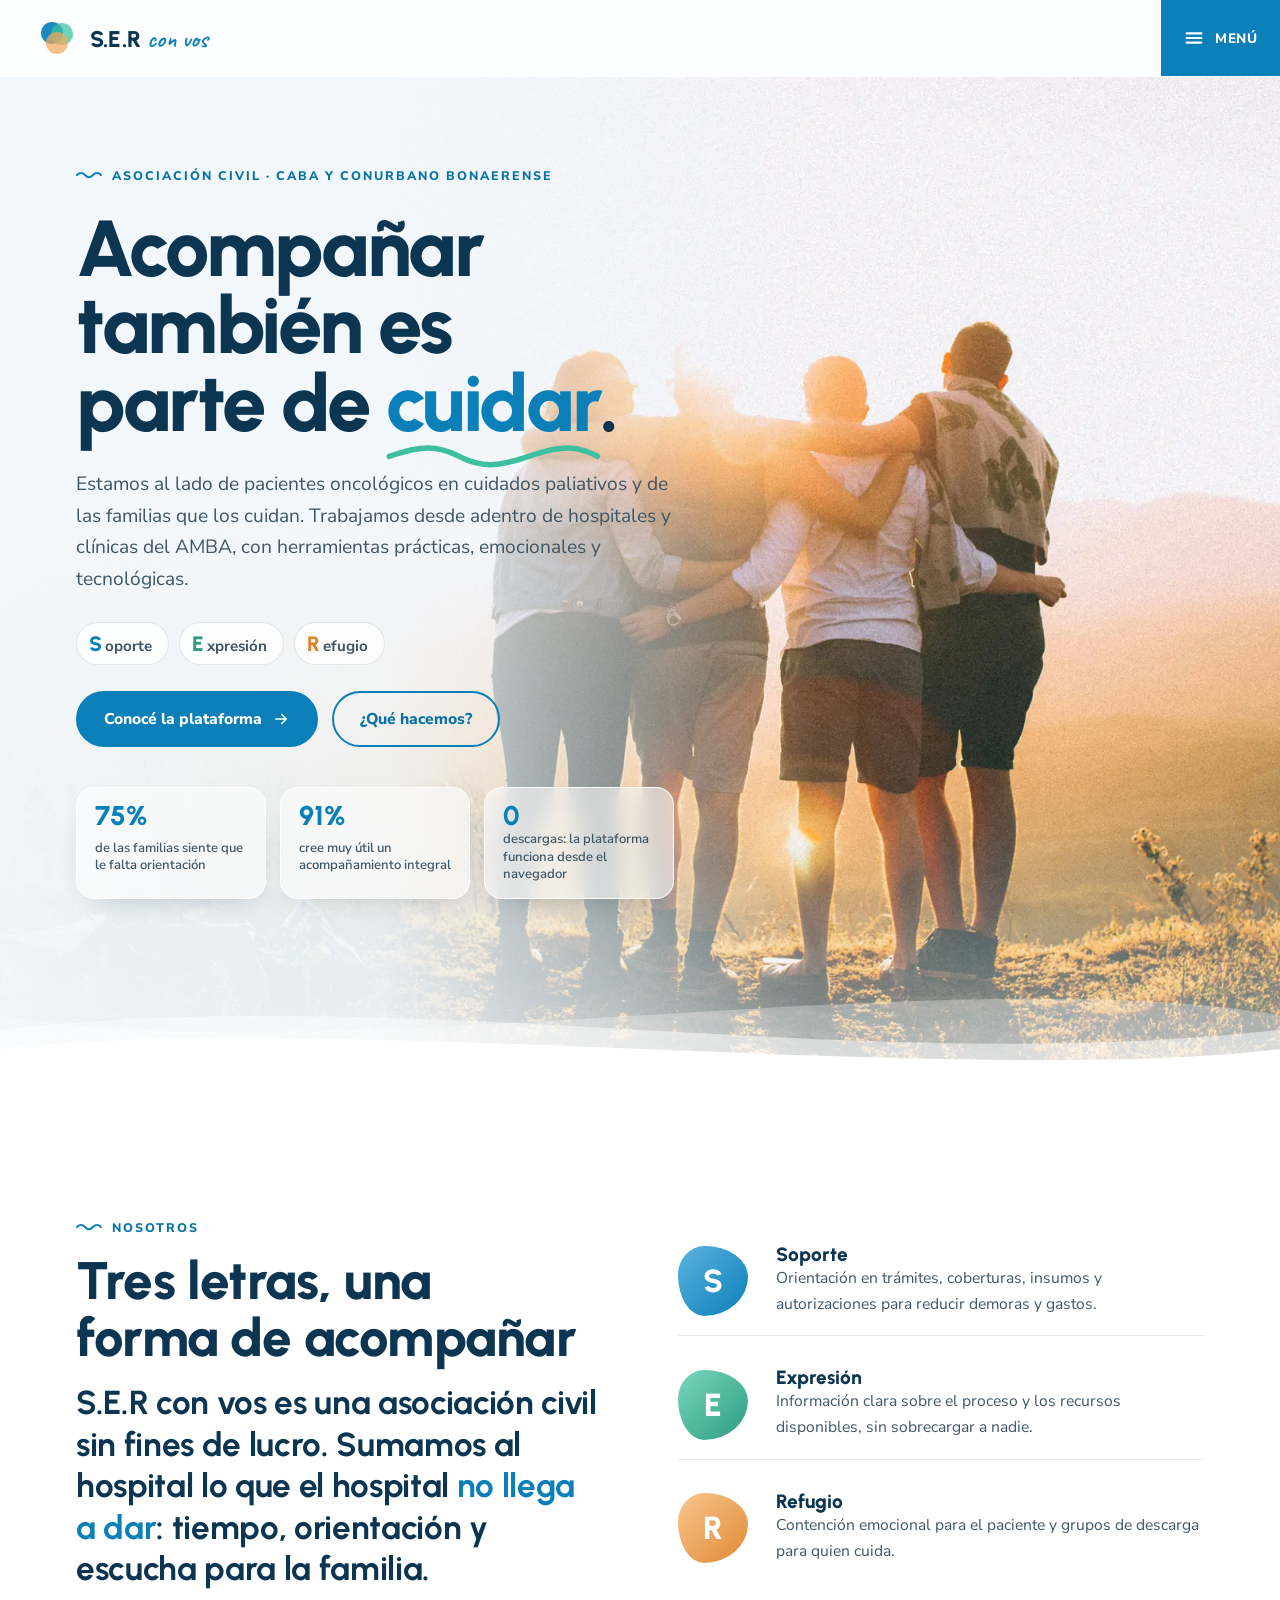
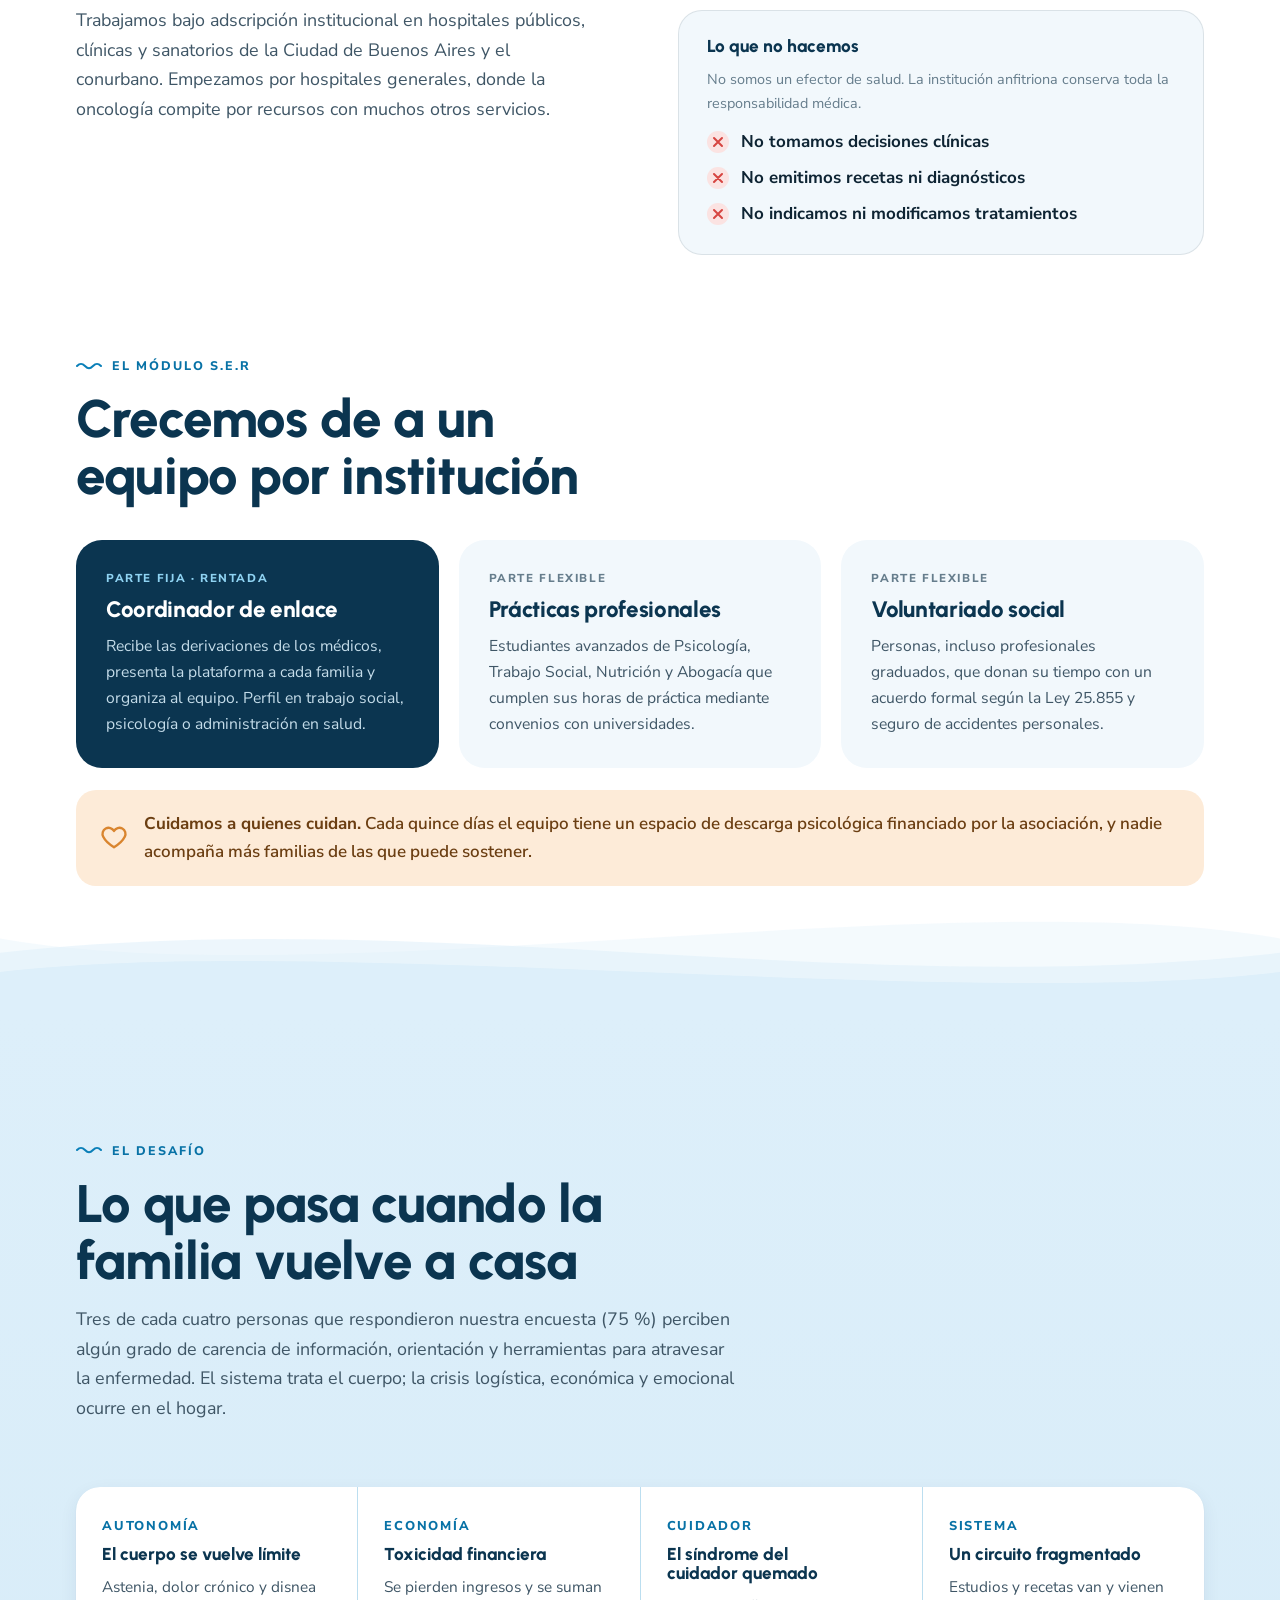
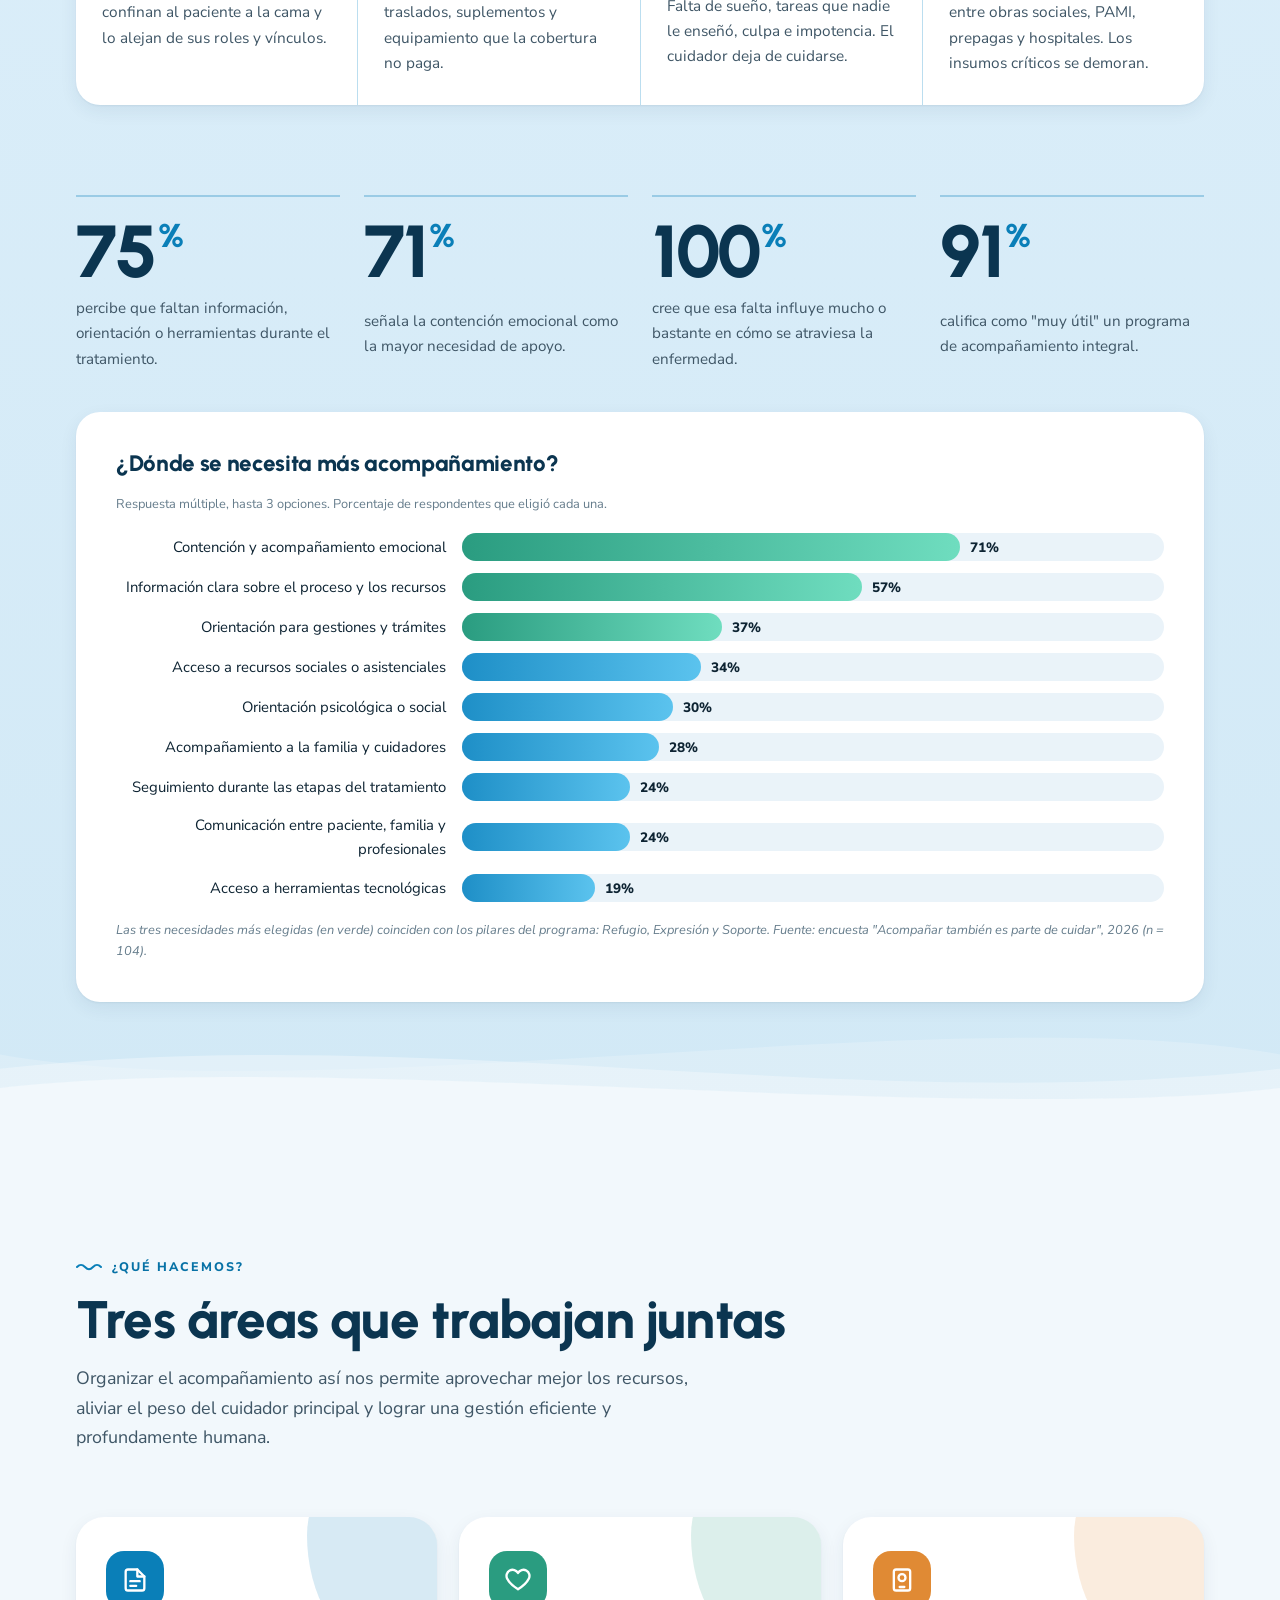
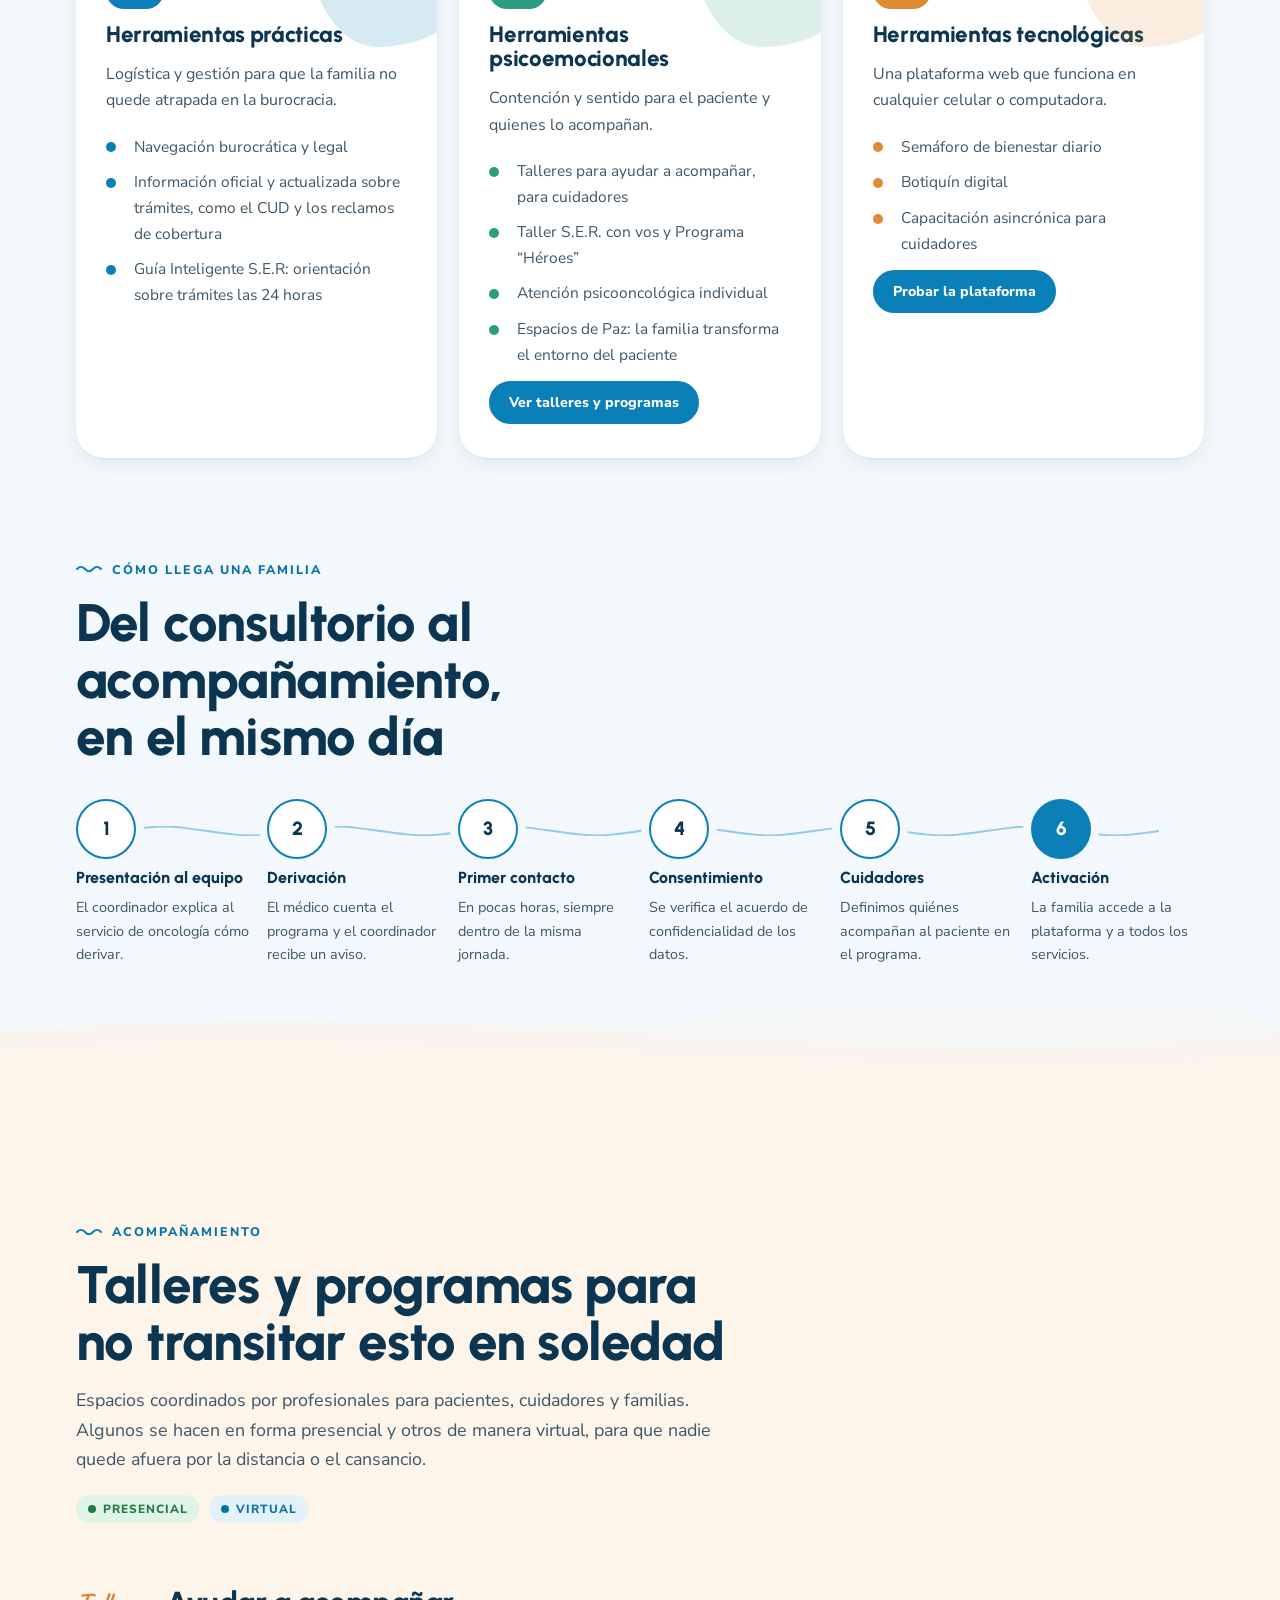
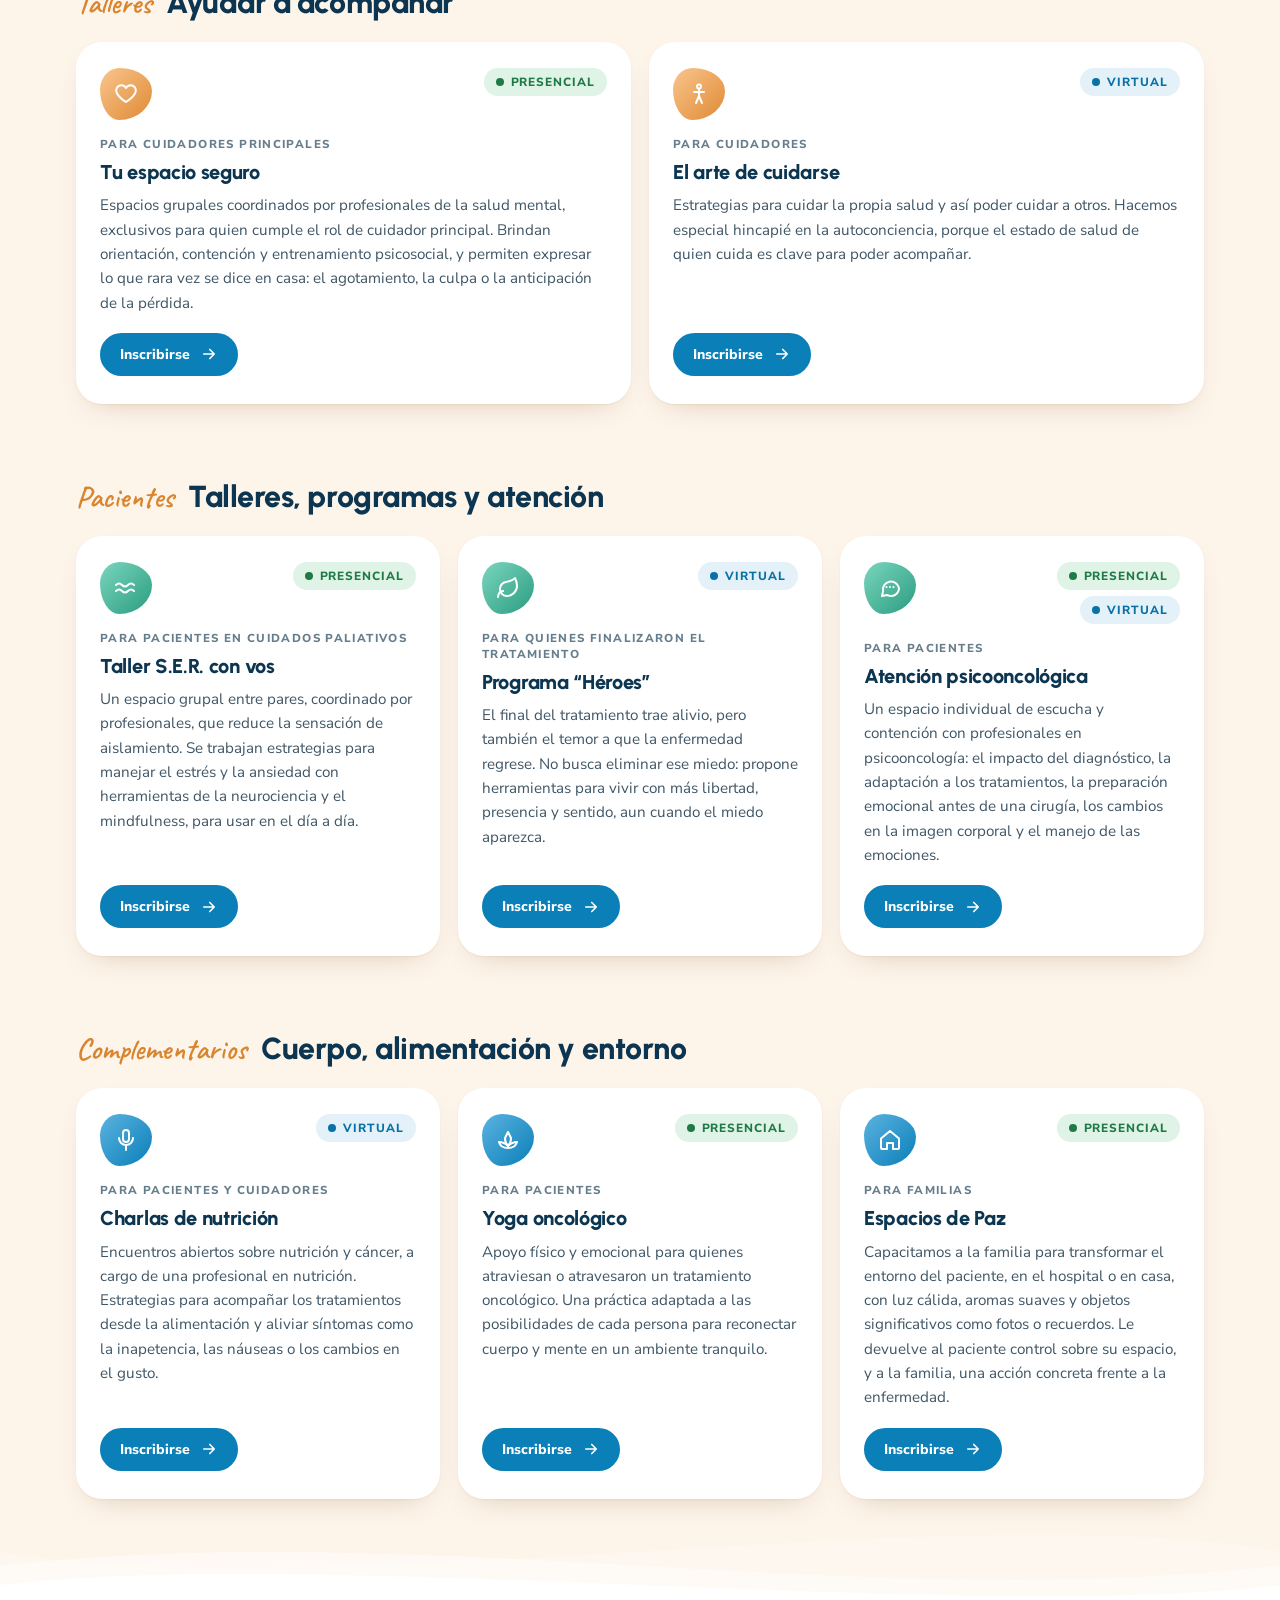
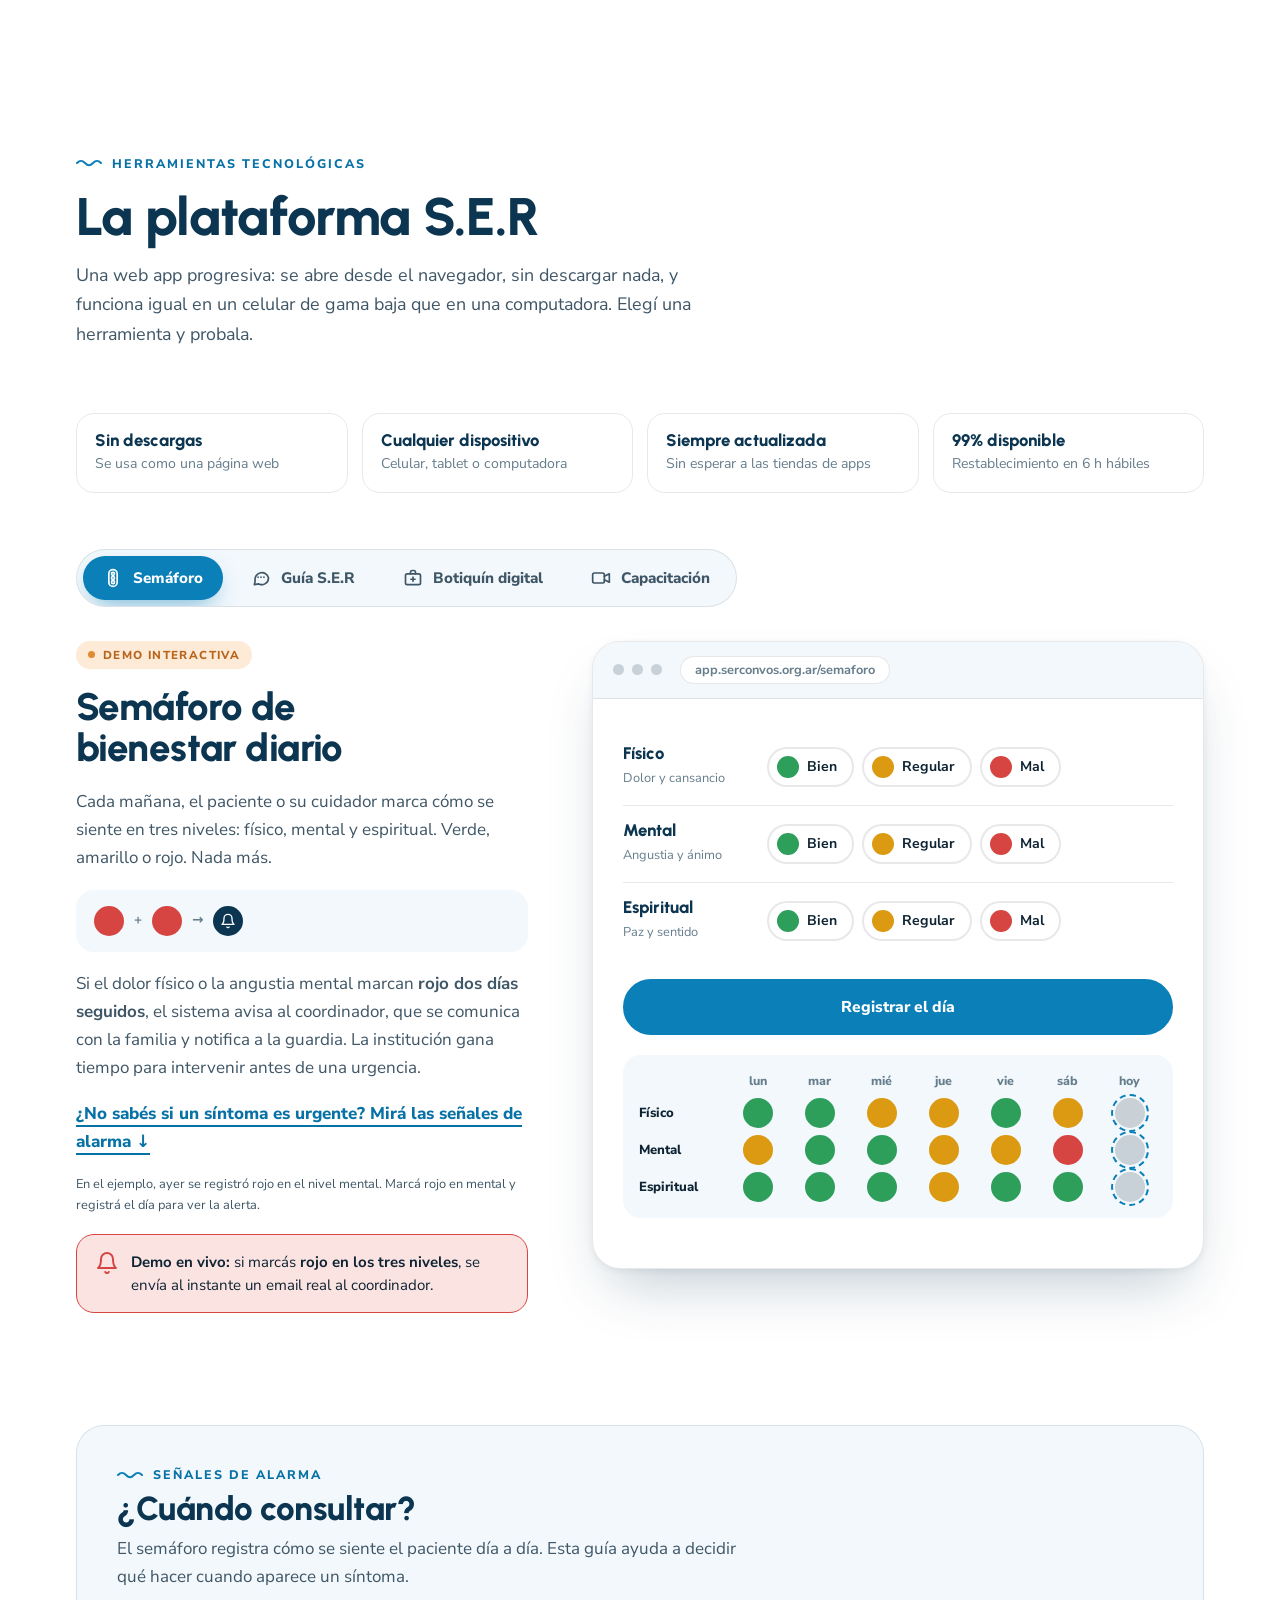
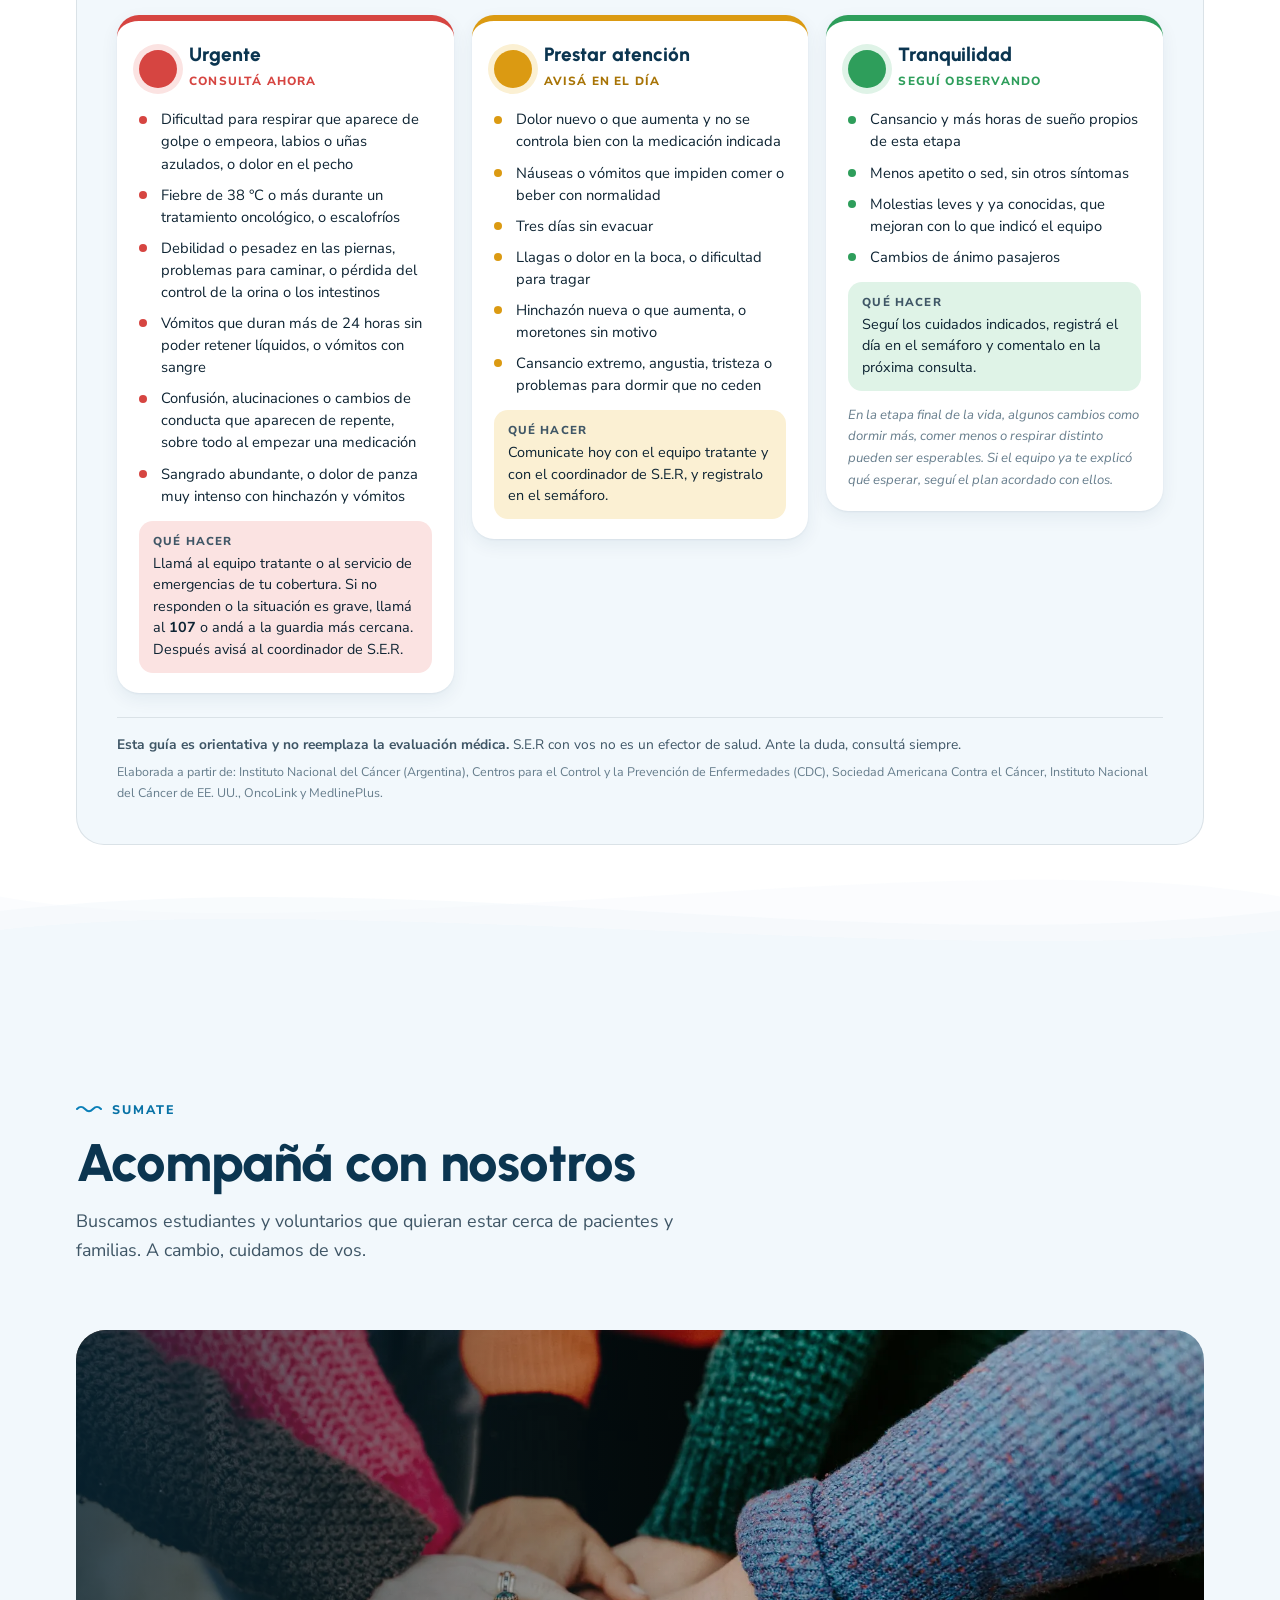
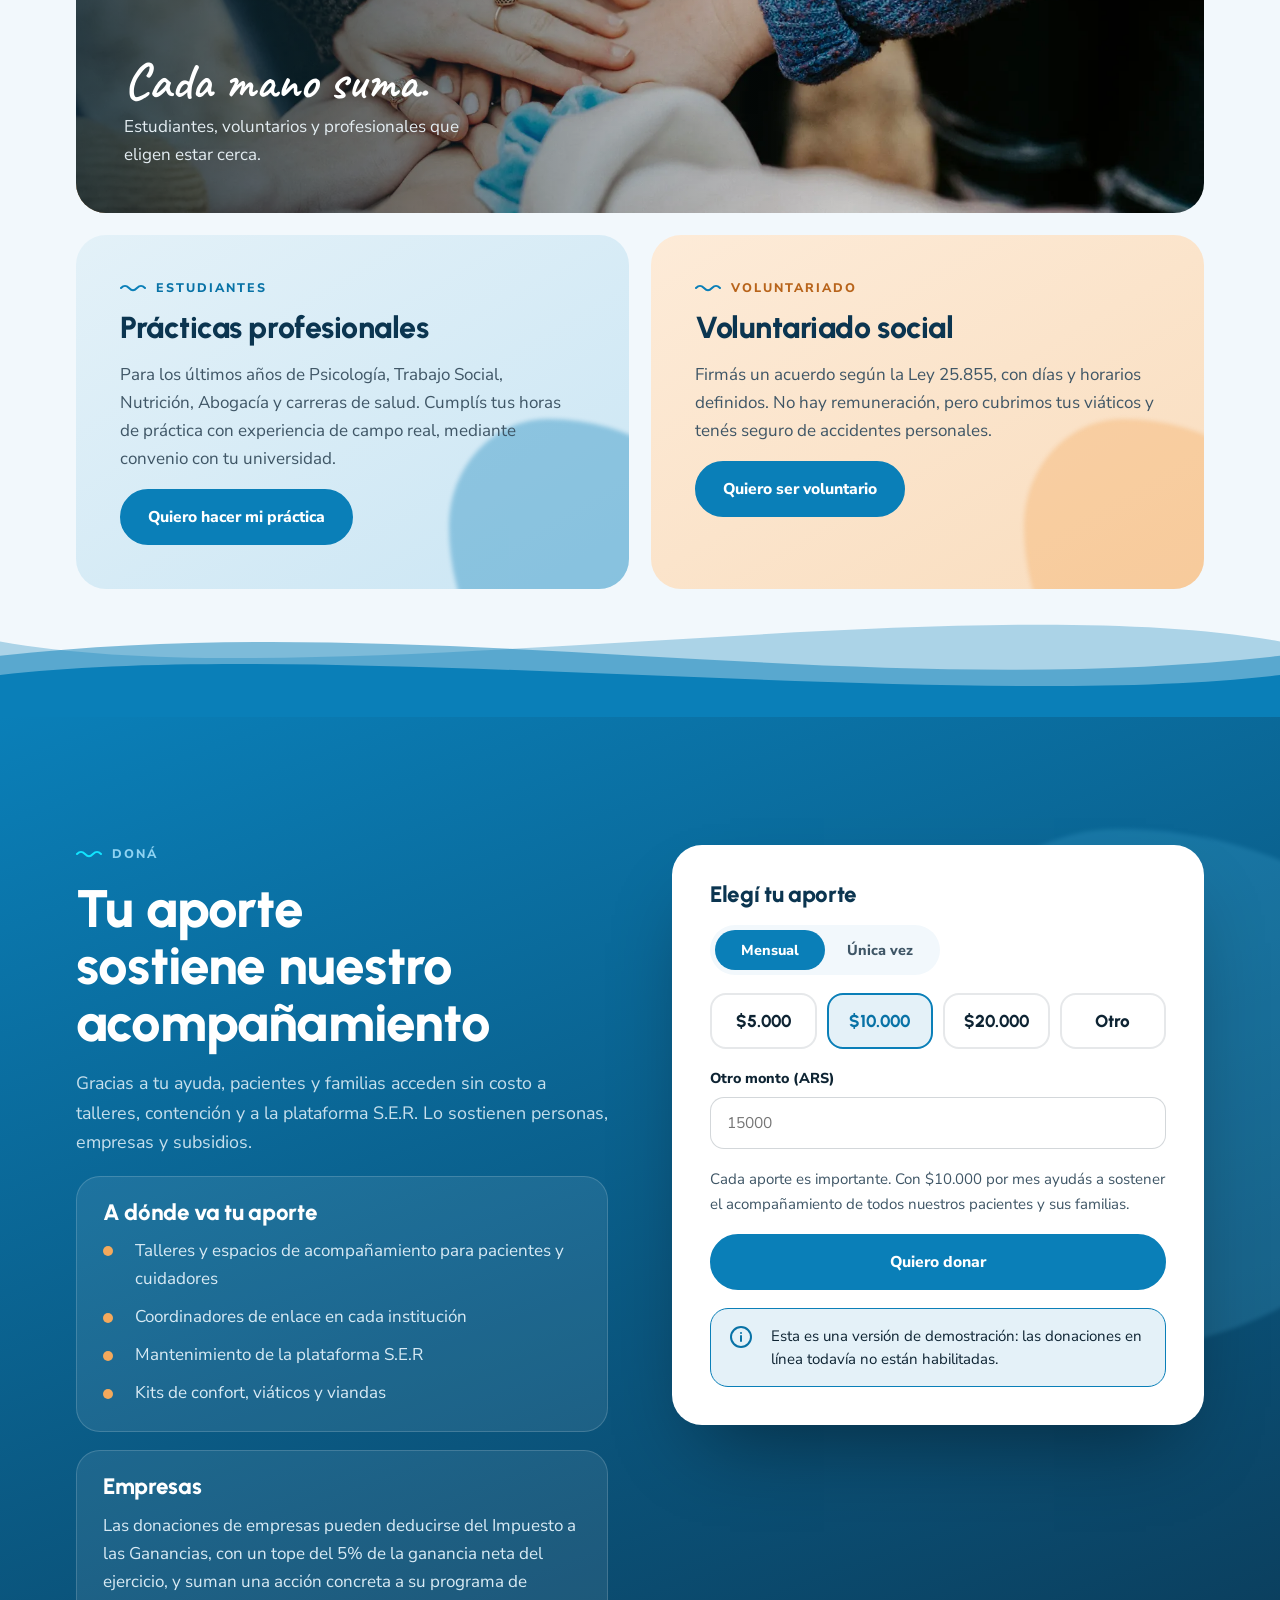
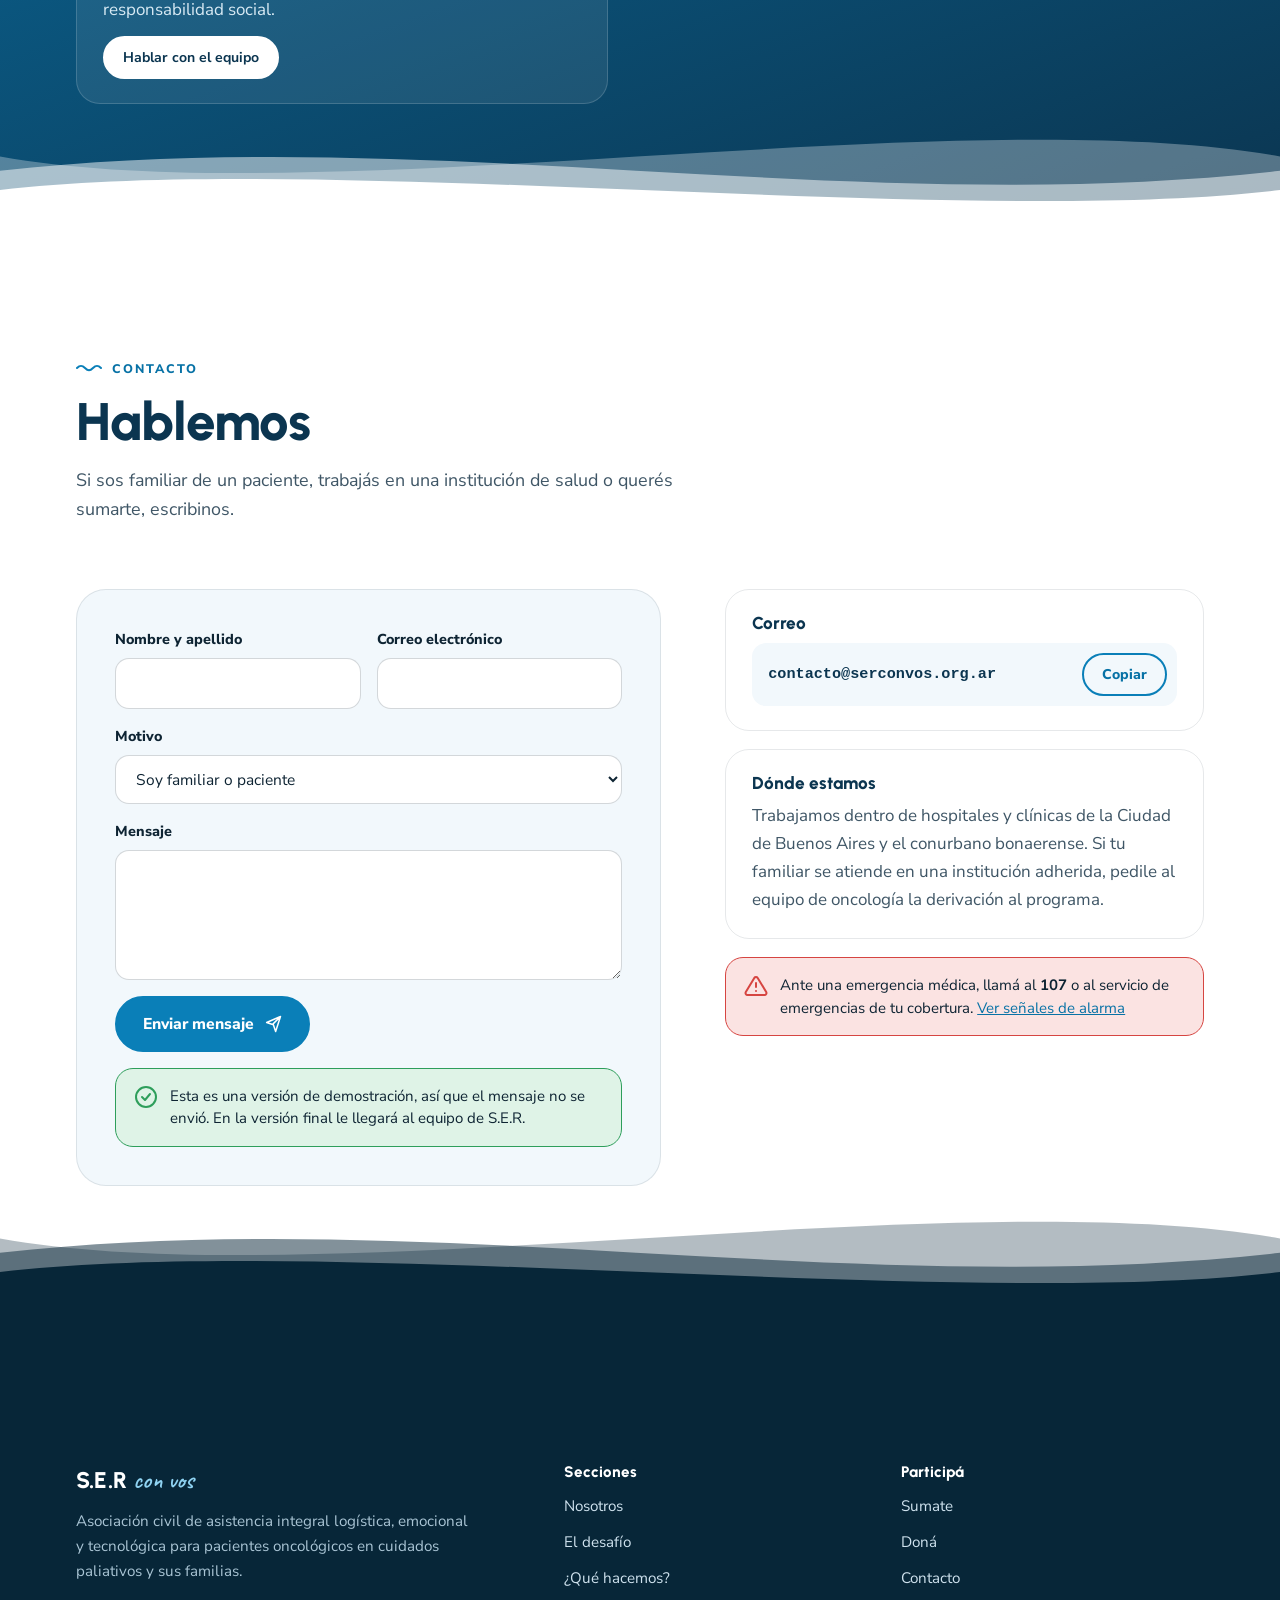
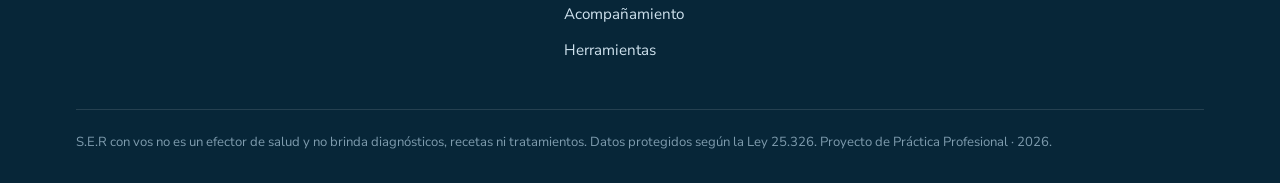
==== commit 032ad96d: "Add files via upload" ====
--- a/index.html
+++ b/index.html
@@ -8,7 +8,7 @@
 <link rel="preconnect" href="https://fonts.googleapis.com">
 <link rel="preconnect" href="https://fonts.gstatic.com" crossorigin>
 <link rel="stylesheet" href="https://fonts.googleapis.com/css2?family=Urbanist:wght@600;700;800&family=Nunito+Sans:ital,opsz,wght@0,6..12,400;0,6..12,600;0,6..12,700;0,6..12,800;1,6..12,400&family=Caveat:wght@600&display=swap">
-<link rel="stylesheet" href="styles.css?v=20261003b">
+<link rel="stylesheet" href="styles.css?v=20261004">
 <script>document.documentElement.classList.add("js");</script>
 </head>
 <body>
@@ -334,6 +334,7 @@
         <p>Cada mañana, el paciente o su cuidador marca cómo se siente en tres niveles: físico, mental y espiritual. Verde, amarillo o rojo. Nada más.</p>
         <div class="rule" aria-label="Dos días seguidos en rojo generan una alerta"><i></i><span class="arrow">+</span><i></i><span class="arrow">→</span><span class="bell"><svg><use href="#i-bell"/></svg></span></div>
         <p>Si el dolor físico o la angustia mental marcan <b>rojo dos días seguidos</b>, el sistema avisa al coordinador, que se comunica con la familia y notifica a la guardia. La institución gana tiempo para intervenir antes de una urgencia.</p>
+        <p><a href="#senales" class="alarm-link">¿No sabés si un síntoma es urgente? Mirá las señales de alarma ↓</a></p>
         <p class="tiny">En el ejemplo, ayer se registró rojo en el nivel mental. Marcá rojo en mental y registrá el día para ver la alerta.</p>
         <div class="alert bad"><svg><use href="#i-bell"/></svg><div><b>Demo en vivo:</b> si marcás <b>rojo en los tres niveles</b>, se envía al instante un email real al coordinador.</div></div>
       </div>
@@ -349,6 +350,51 @@
           <div class="hist" data-hist aria-label="Registro de los últimos 7 días"></div>
           <div data-sem-status aria-live="polite"></div>
         </div>
+      </div>
+      <div class="alarm" id="senales">
+        <div class="alarm-head">
+          <span class="kicker">Señales de alarma</span>
+          <h3>¿Cuándo consultar?</h3>
+          <p>El semáforo registra cómo se siente el paciente día a día. Esta guía ayuda a decidir qué hacer cuando aparece un síntoma.</p>
+        </div>
+        <div class="alarm-grid">
+          <article class="alarm-card lv-r">
+            <div class="alarm-top"><span class="alarm-dot"></span><div><b>Urgente</b><small>Consultá ahora</small></div></div>
+            <ul>
+              <li>Dificultad para respirar que aparece de golpe o empeora, labios o uñas azulados, o dolor en el pecho</li>
+              <li>Fiebre de 38 °C o más durante un tratamiento oncológico, o escalofríos</li>
+              <li>Debilidad o pesadez en las piernas, problemas para caminar, o pérdida del control de la orina o los intestinos</li>
+              <li>Vómitos que duran más de 24 horas sin poder retener líquidos, o vómitos con sangre</li>
+              <li>Confusión, alucinaciones o cambios de conducta que aparecen de repente, sobre todo al empezar una medicación</li>
+              <li>Sangrado abundante, o dolor de panza muy intenso con hinchazón y vómitos</li>
+            </ul>
+            <div class="alarm-do"><b>Qué hacer</b>Llamá al equipo tratante o al servicio de emergencias de tu cobertura. Si no responden o la situación es grave, llamá al <b>107</b> o andá a la guardia más cercana. Después avisá al coordinador de S.E.R.</div>
+          </article>
+          <article class="alarm-card lv-a">
+            <div class="alarm-top"><span class="alarm-dot"></span><div><b>Prestar atención</b><small>Avisá en el día</small></div></div>
+            <ul>
+              <li>Dolor nuevo o que aumenta y no se controla bien con la medicación indicada</li>
+              <li>Náuseas o vómitos que impiden comer o beber con normalidad</li>
+              <li>Tres días sin evacuar</li>
+              <li>Llagas o dolor en la boca, o dificultad para tragar</li>
+              <li>Hinchazón nueva o que aumenta, o moretones sin motivo</li>
+              <li>Cansancio extremo, angustia, tristeza o problemas para dormir que no ceden</li>
+            </ul>
+            <div class="alarm-do"><b>Qué hacer</b>Comunicate hoy con el equipo tratante y con el coordinador de S.E.R, y registralo en el semáforo.</div>
+          </article>
+          <article class="alarm-card lv-v">
+            <div class="alarm-top"><span class="alarm-dot"></span><div><b>Tranquilidad</b><small>Seguí observando</small></div></div>
+            <ul>
+              <li>Cansancio y más horas de sueño propios de esta etapa</li>
+              <li>Menos apetito o sed, sin otros síntomas</li>
+              <li>Molestias leves y ya conocidas, que mejoran con lo que indicó el equipo</li>
+              <li>Cambios de ánimo pasajeros</li>
+            </ul>
+            <div class="alarm-do"><b>Qué hacer</b>Seguí los cuidados indicados, registrá el día en el semáforo y comentalo en la próxima consulta.</div>
+            <p class="alarm-note">En la etapa final de la vida, algunos cambios como dormir más, comer menos o respirar distinto pueden ser esperables. Si el equipo ya te explicó qué esperar, seguí el plan acordado con ellos.</p>
+          </article>
+        </div>
+        <p class="alarm-foot"><b>Esta guía es orientativa y no reemplaza la evaluación médica.</b> S.E.R con vos no es un efector de salud. Ante la duda, consultá siempre.<br><span>Elaborada a partir de: Instituto Nacional del Cáncer (Argentina), Centros para el Control y la Prevención de Enfermedades (CDC), Sociedad Americana Contra el Cáncer, Instituto Nacional del Cáncer de EE. UU., OncoLink y MedlinePlus.</span></p>
       </div>
     </div>
 
@@ -511,7 +557,7 @@
       <div class="info" data-reveal>
         <div class="box"><h4>Correo</h4><div class="copy-line"><code data-mail>contacto@serconvos.org.ar</code><button class="btn ghost sm" type="button" data-copy>Copiar</button></div></div>
         <div class="box"><h4>Dónde estamos</h4><p style="color:var(--ink-soft)">Trabajamos dentro de hospitales y clínicas de la Ciudad de Buenos Aires y el conurbano bonaerense. Si tu familiar se atiende en una institución adherida, pedile al equipo de oncología la derivación al programa.</p></div>
-        <div class="alert bad"><svg><use href="#i-alert"/></svg><div>Ante una emergencia médica, llamá al <b>107</b> o al servicio de emergencias de tu cobertura.</div></div>
+        <div class="alert bad"><svg><use href="#i-alert"/></svg><div>Ante una emergencia médica, llamá al <b>107</b> o al servicio de emergencias de tu cobertura. <a href="#senales">Ver señales de alarma</a></div></div>
       </div>
     </div>
   </div>
@@ -561,6 +607,6 @@
 </footer>
 
 <script defer src="config.js?v=20260927"></script>
-<script defer src="main.js?v=20261003b"></script>
+<script defer src="main.js?v=20261004"></script>
 </body>
 </html>
--- a/styles.css
+++ b/styles.css
@@ -604,3 +604,28 @@
 .ac-group.g-comp .ac-ic{background:linear-gradient(135deg,#5BB3E0,var(--blue))}
 @media (max-width:1100px){.g-pac .ac-grid,.g-comp .ac-grid{grid-template-columns:repeat(2,1fr)}}
 @media (max-width:600px){.g-care .ac-grid,.g-pac .ac-grid,.g-comp .ac-grid{grid-template-columns:1fr}}
+
+/* ---------- Señales de alarma (junto al semáforo) ---------- */
+.alarm{grid-column:1/-1;margin-top:clamp(30px,4vw,48px);padding:clamp(24px,3.5vw,40px);border-radius:28px;background:var(--sky);border:1px solid var(--line);display:grid;gap:24px;scroll-margin-top:calc(var(--nav-h) + 16px)}
+.alarm-head{display:grid;gap:8px;max-width:640px}
+.alarm-head h3{font-size:clamp(1.6rem,2.6vw,2.1rem)}
+.alarm-head p{color:var(--ink-soft)}
+.alarm-grid{display:grid;grid-template-columns:repeat(3,1fr);gap:18px;align-items:start}
+@media (max-width:1000px){.alarm-grid{grid-template-columns:1fr}}
+.alarm-card{background:var(--paper);border-radius:22px;padding:22px 22px 20px;display:grid;gap:14px;border-top:6px solid var(--c);box-shadow:var(--shadow-s)}
+.lv-r{--c:var(--bad);--cs:var(--bad-soft)}.lv-a{--c:var(--warn);--cs:var(--warn-soft)}.lv-v{--c:var(--ok);--cs:var(--ok-soft)}
+.alarm-top{display:flex;align-items:center;gap:12px}
+.alarm-dot{width:38px;height:38px;border-radius:50%;background:var(--c);box-shadow:0 0 0 6px var(--cs);flex-shrink:0}
+.alarm-top b{display:block;font:800 1.2rem var(--display);color:var(--blue-deep)}
+.alarm-top small{font:800 .74rem var(--body);letter-spacing:.1em;text-transform:uppercase;color:var(--c)}
+.lv-a .alarm-top small{color:#A87406}
+.alarm-card ul{list-style:none;margin:0;padding:0;display:grid;gap:9px}
+.alarm-card li{display:grid;grid-template-columns:14px 1fr;gap:8px;font-size:.92rem;line-height:1.5;color:var(--ink)}
+.alarm-card li::before{content:"";width:8px;height:8px;border-radius:50%;background:var(--c);margin-top:.5em}
+.alarm-do{background:var(--cs);border-radius:14px;padding:12px 14px;font-size:.9rem;line-height:1.5;color:var(--ink)}
+.alarm-do>b:first-child{display:block;font:800 .72rem var(--body);letter-spacing:.1em;text-transform:uppercase;margin-bottom:4px;color:var(--ink-soft)}
+.alarm-note{font-size:.82rem;color:var(--mute);font-style:italic}
+.alarm-foot{font-size:.86rem;color:var(--ink-soft);border-top:1px solid var(--line);padding-top:16px}
+.alarm-foot span{display:block;margin-top:6px;font-size:.78rem;color:var(--mute)}
+.alarm-link{font-weight:800;text-decoration:none;border-bottom:2px solid currentColor}
+#panel-semaforo .panel-copy{position:static}
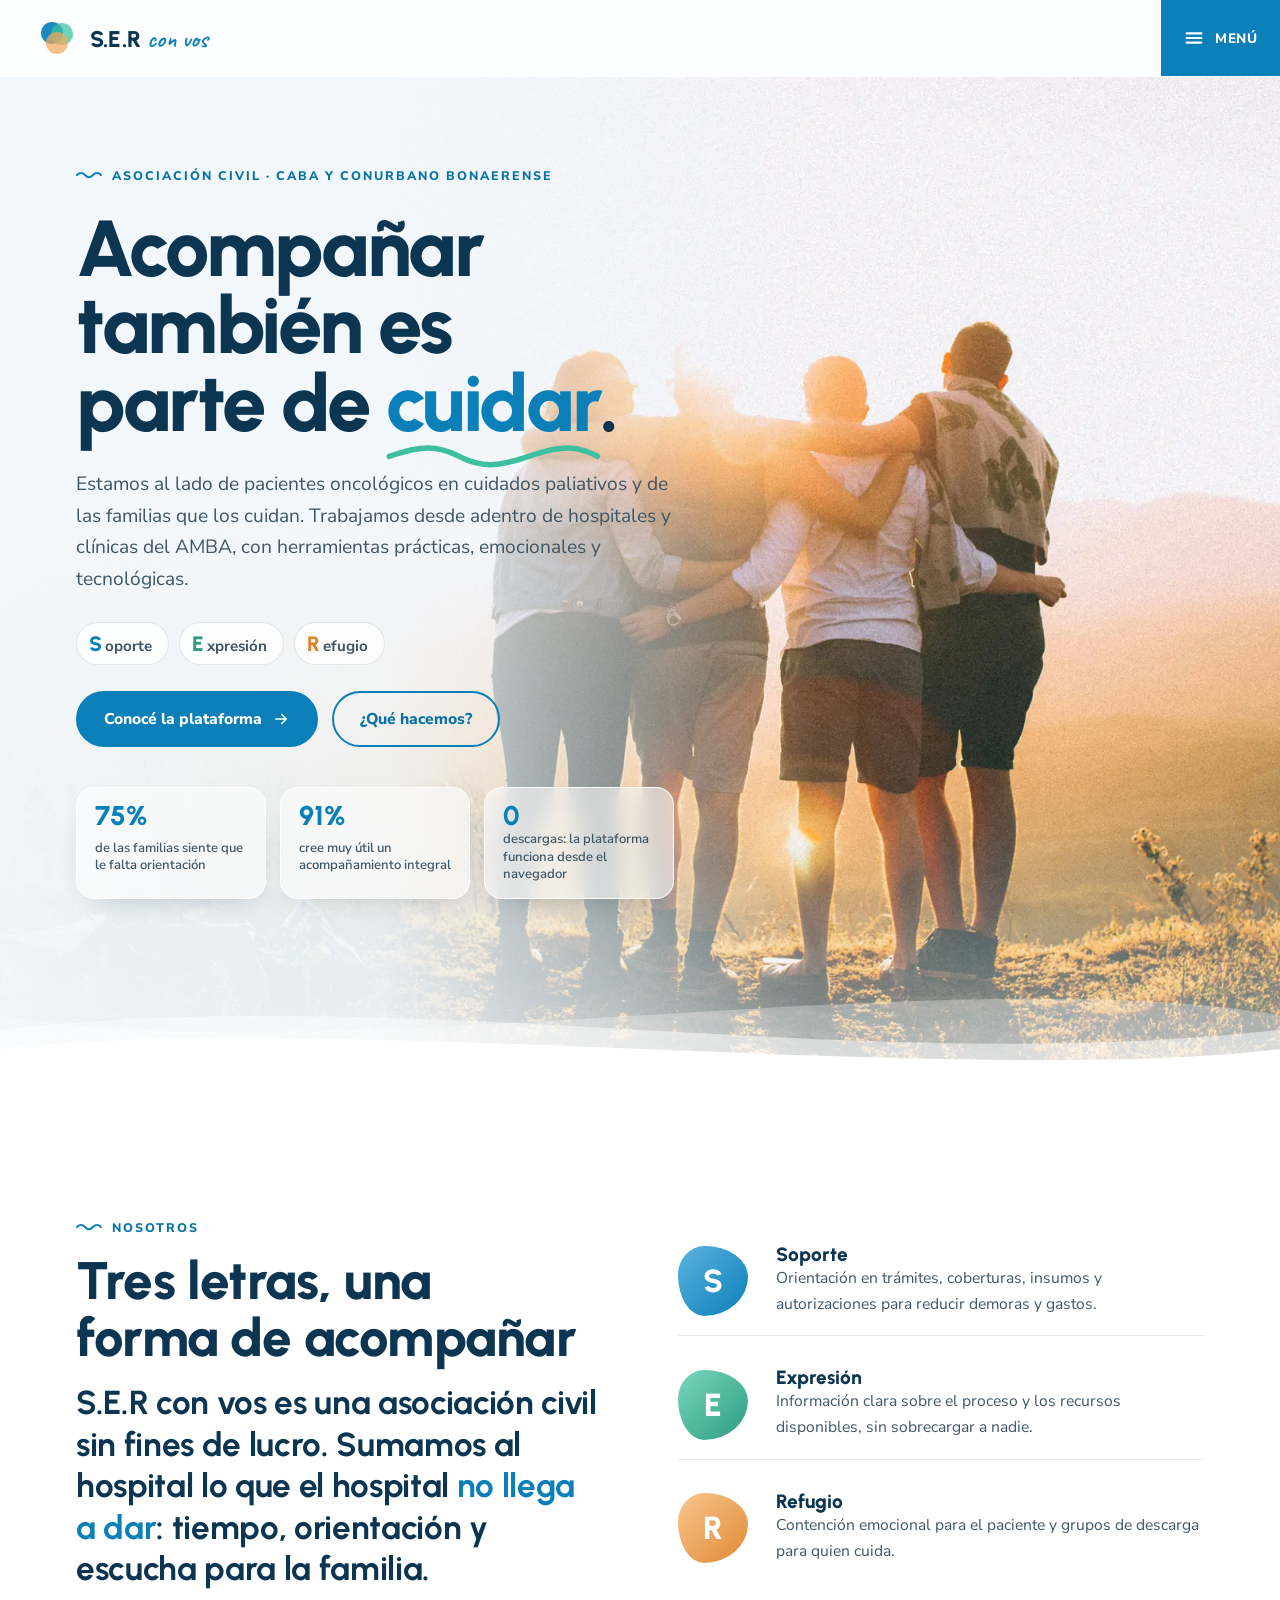
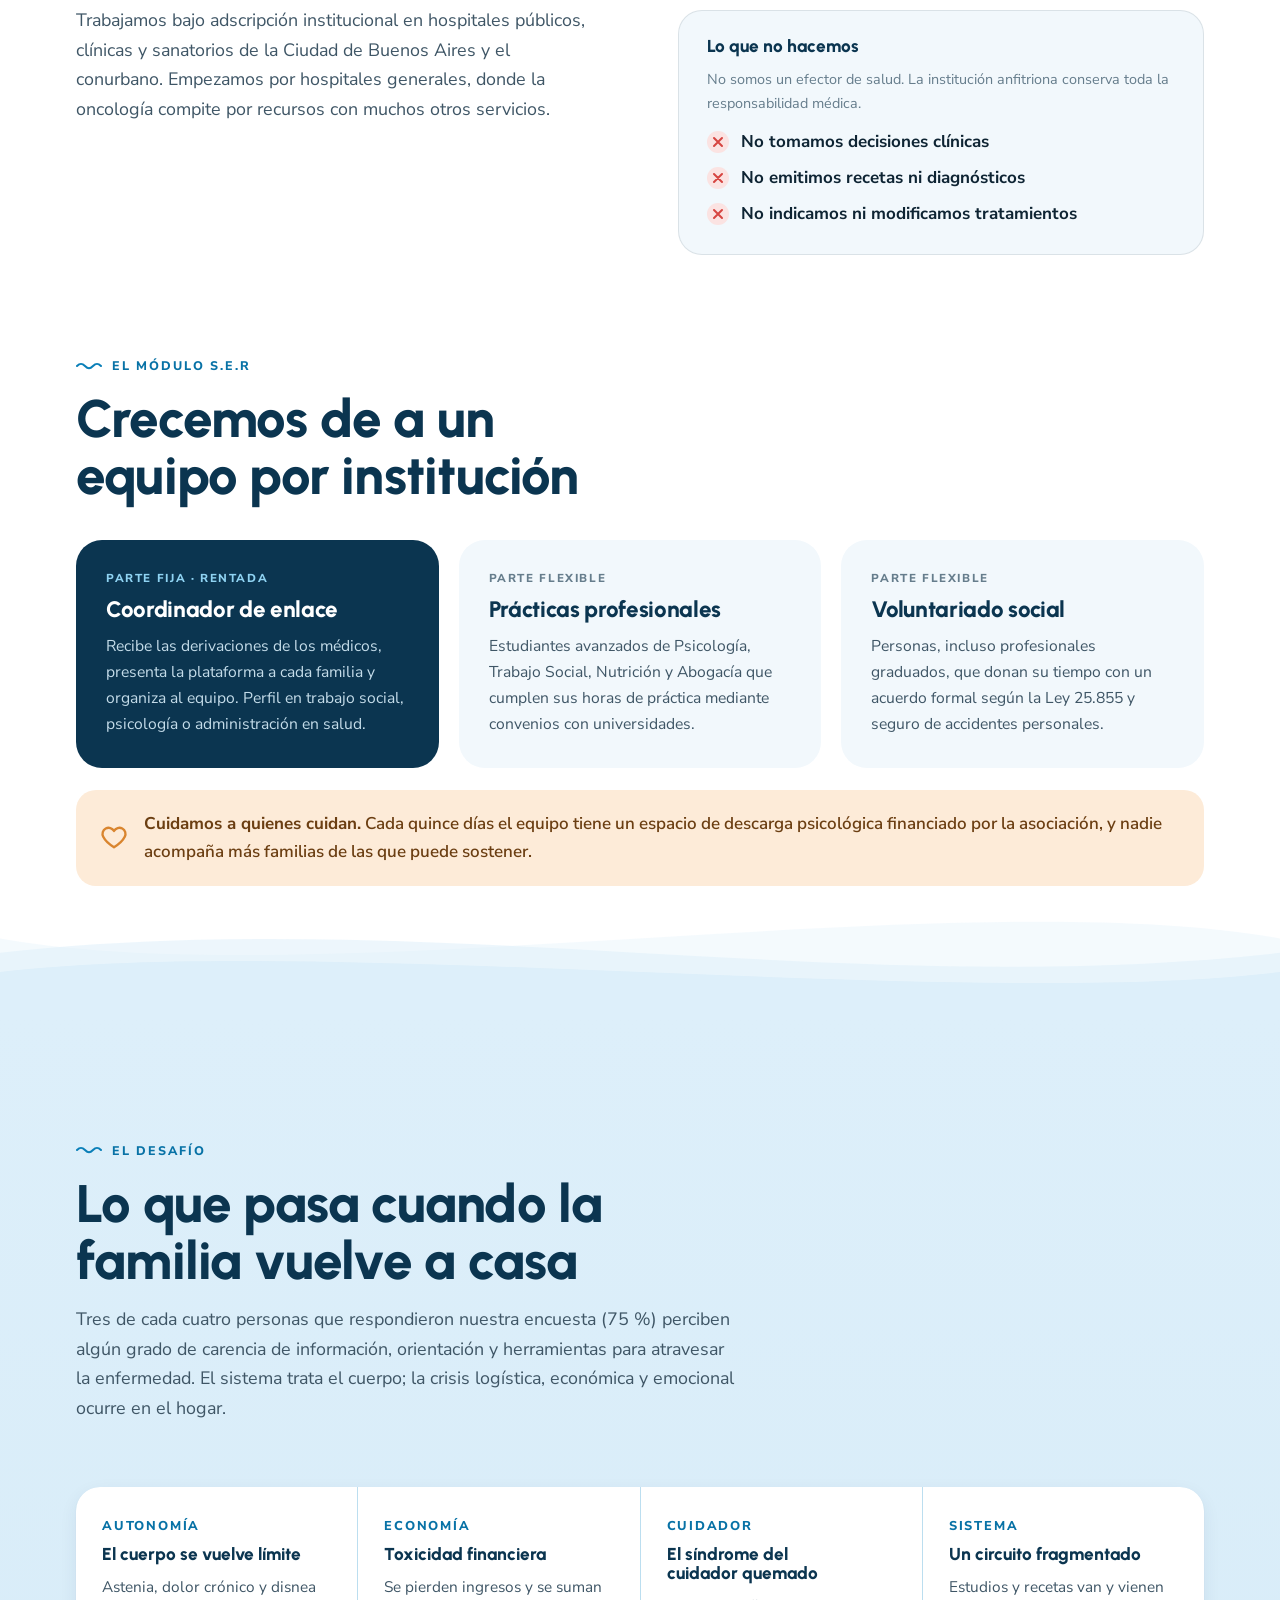
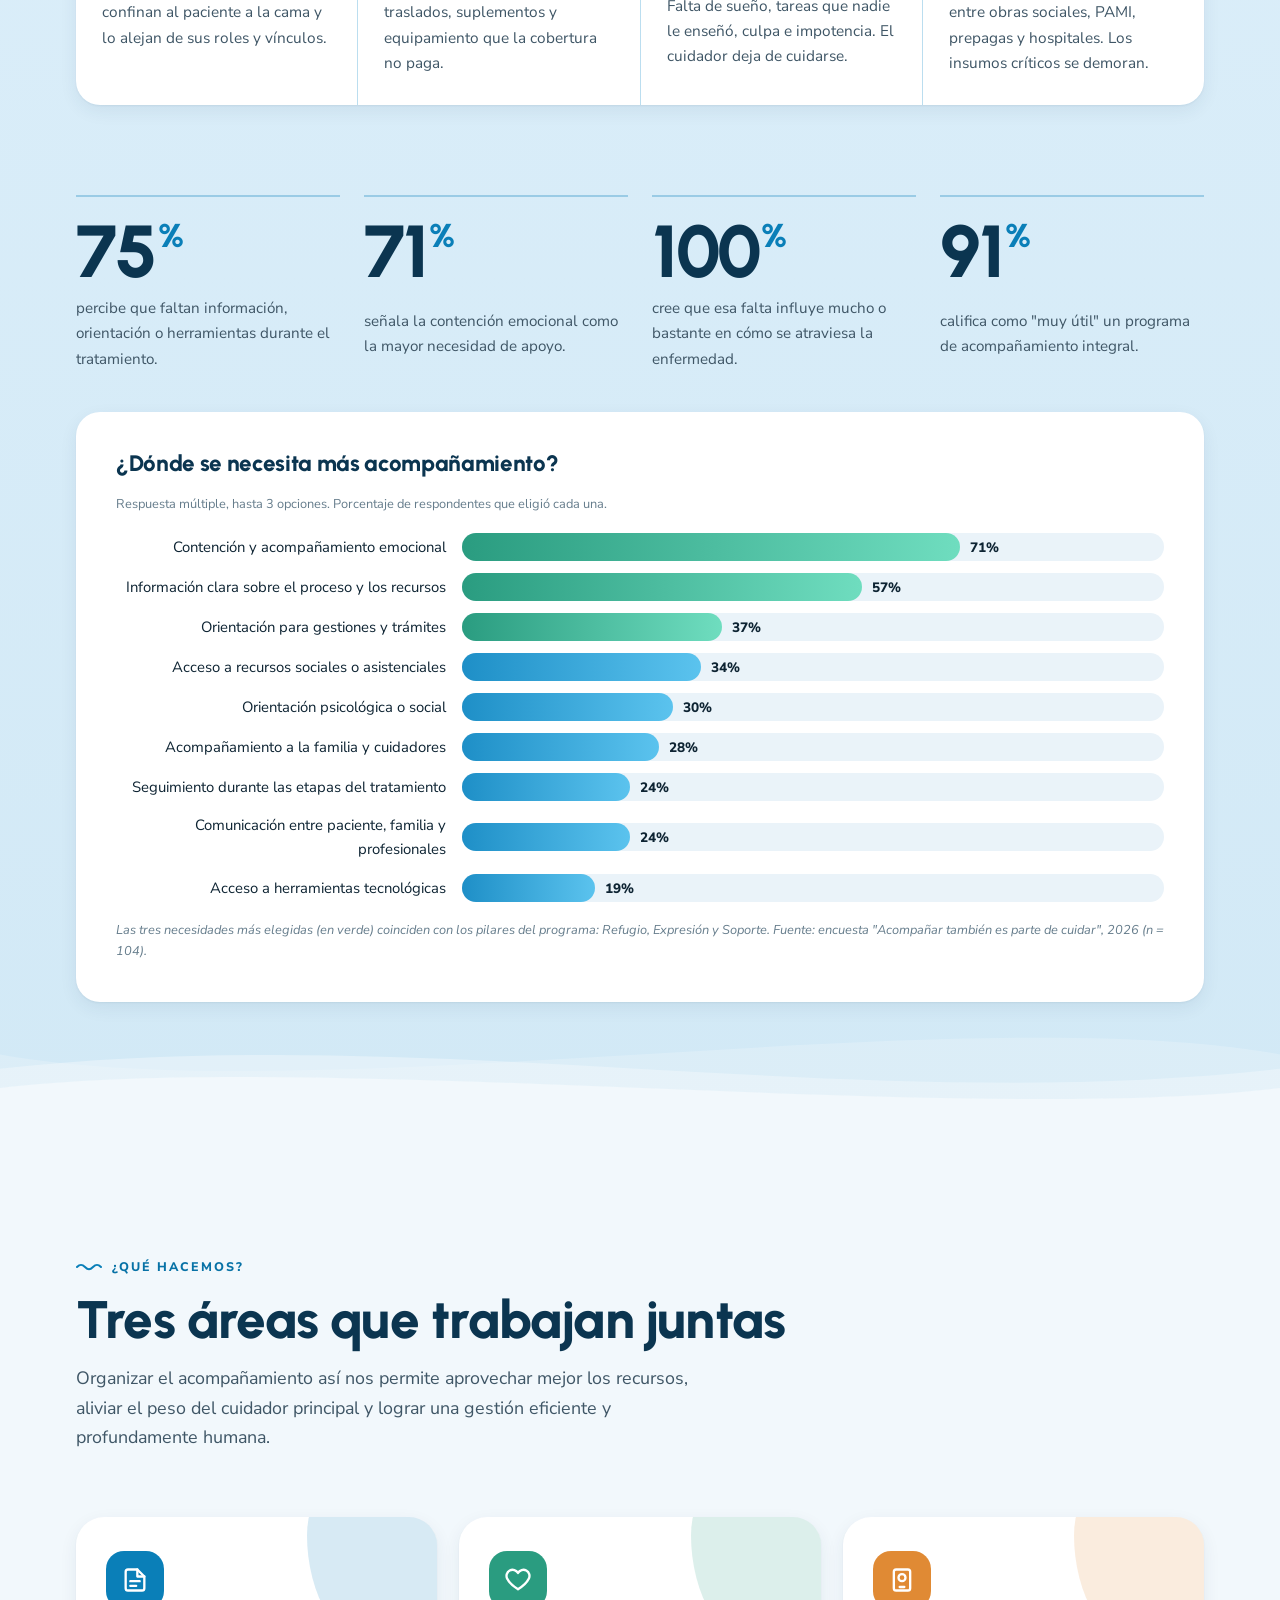
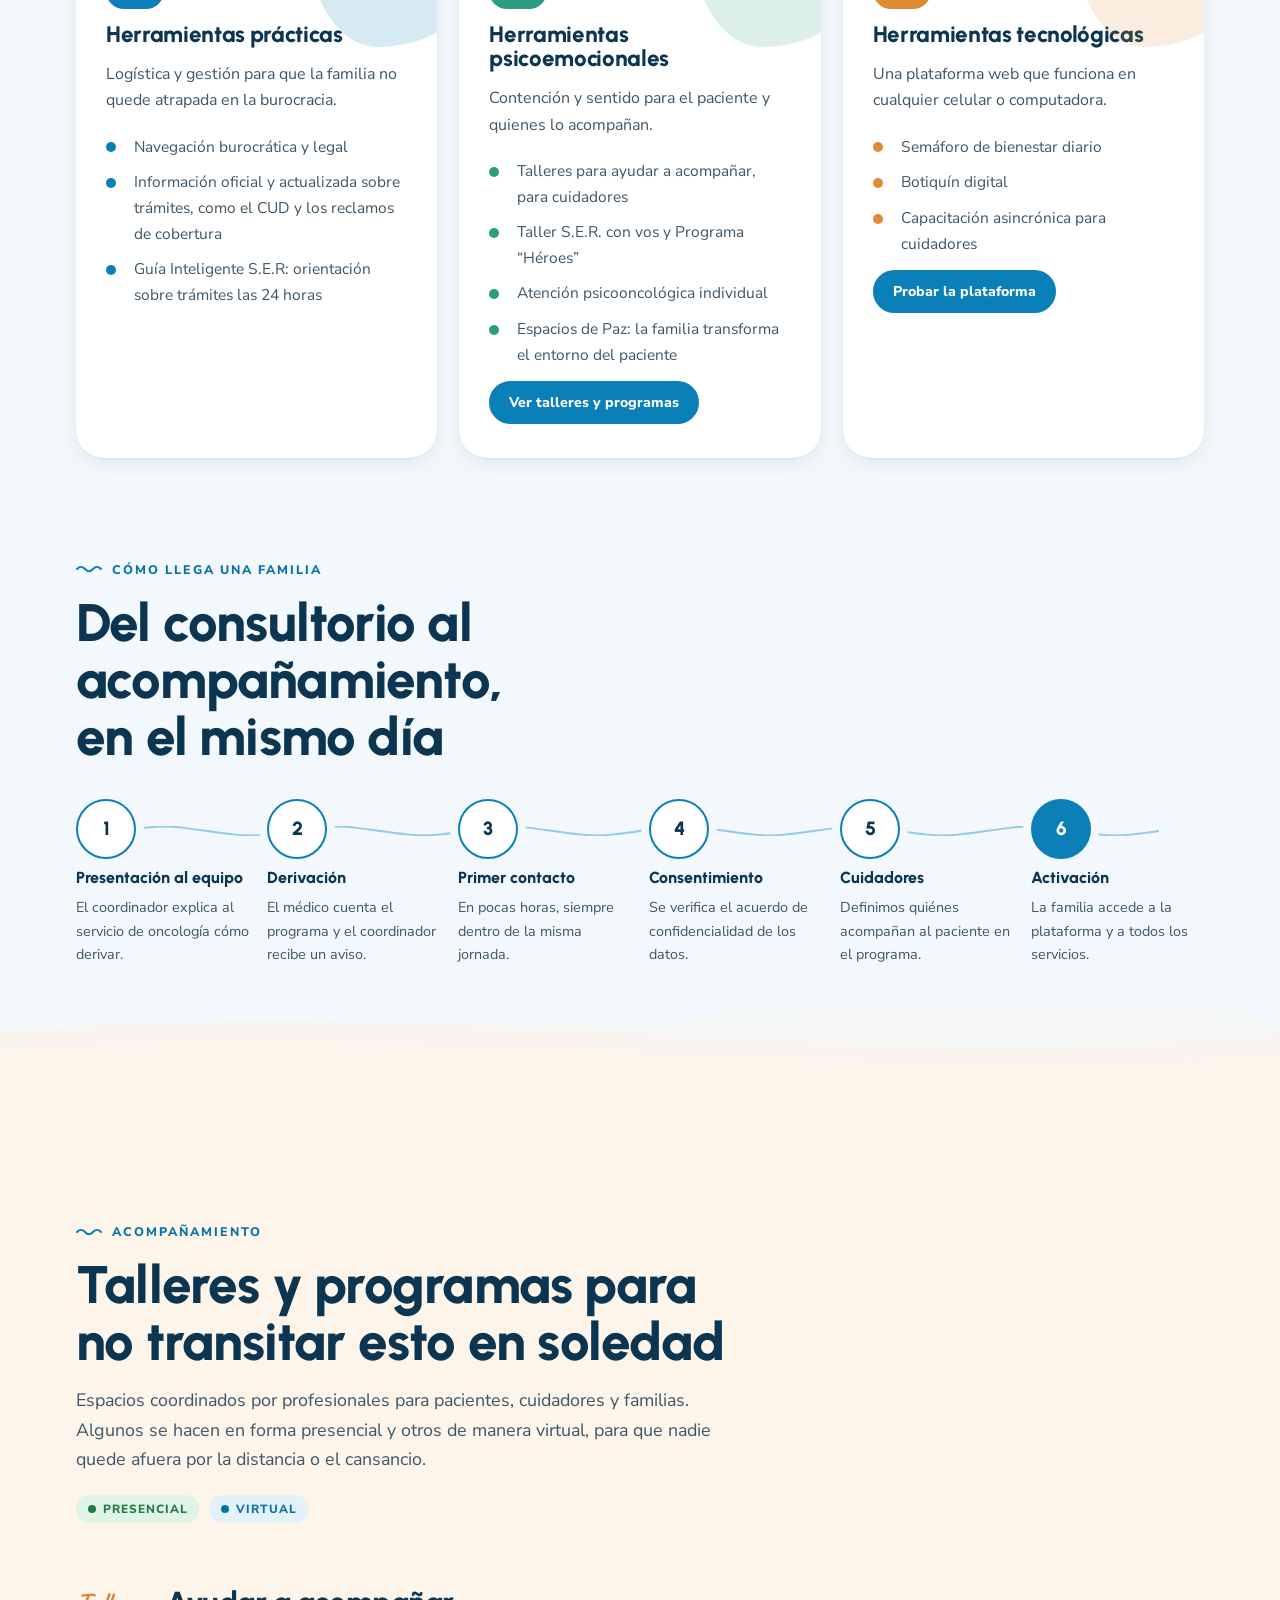
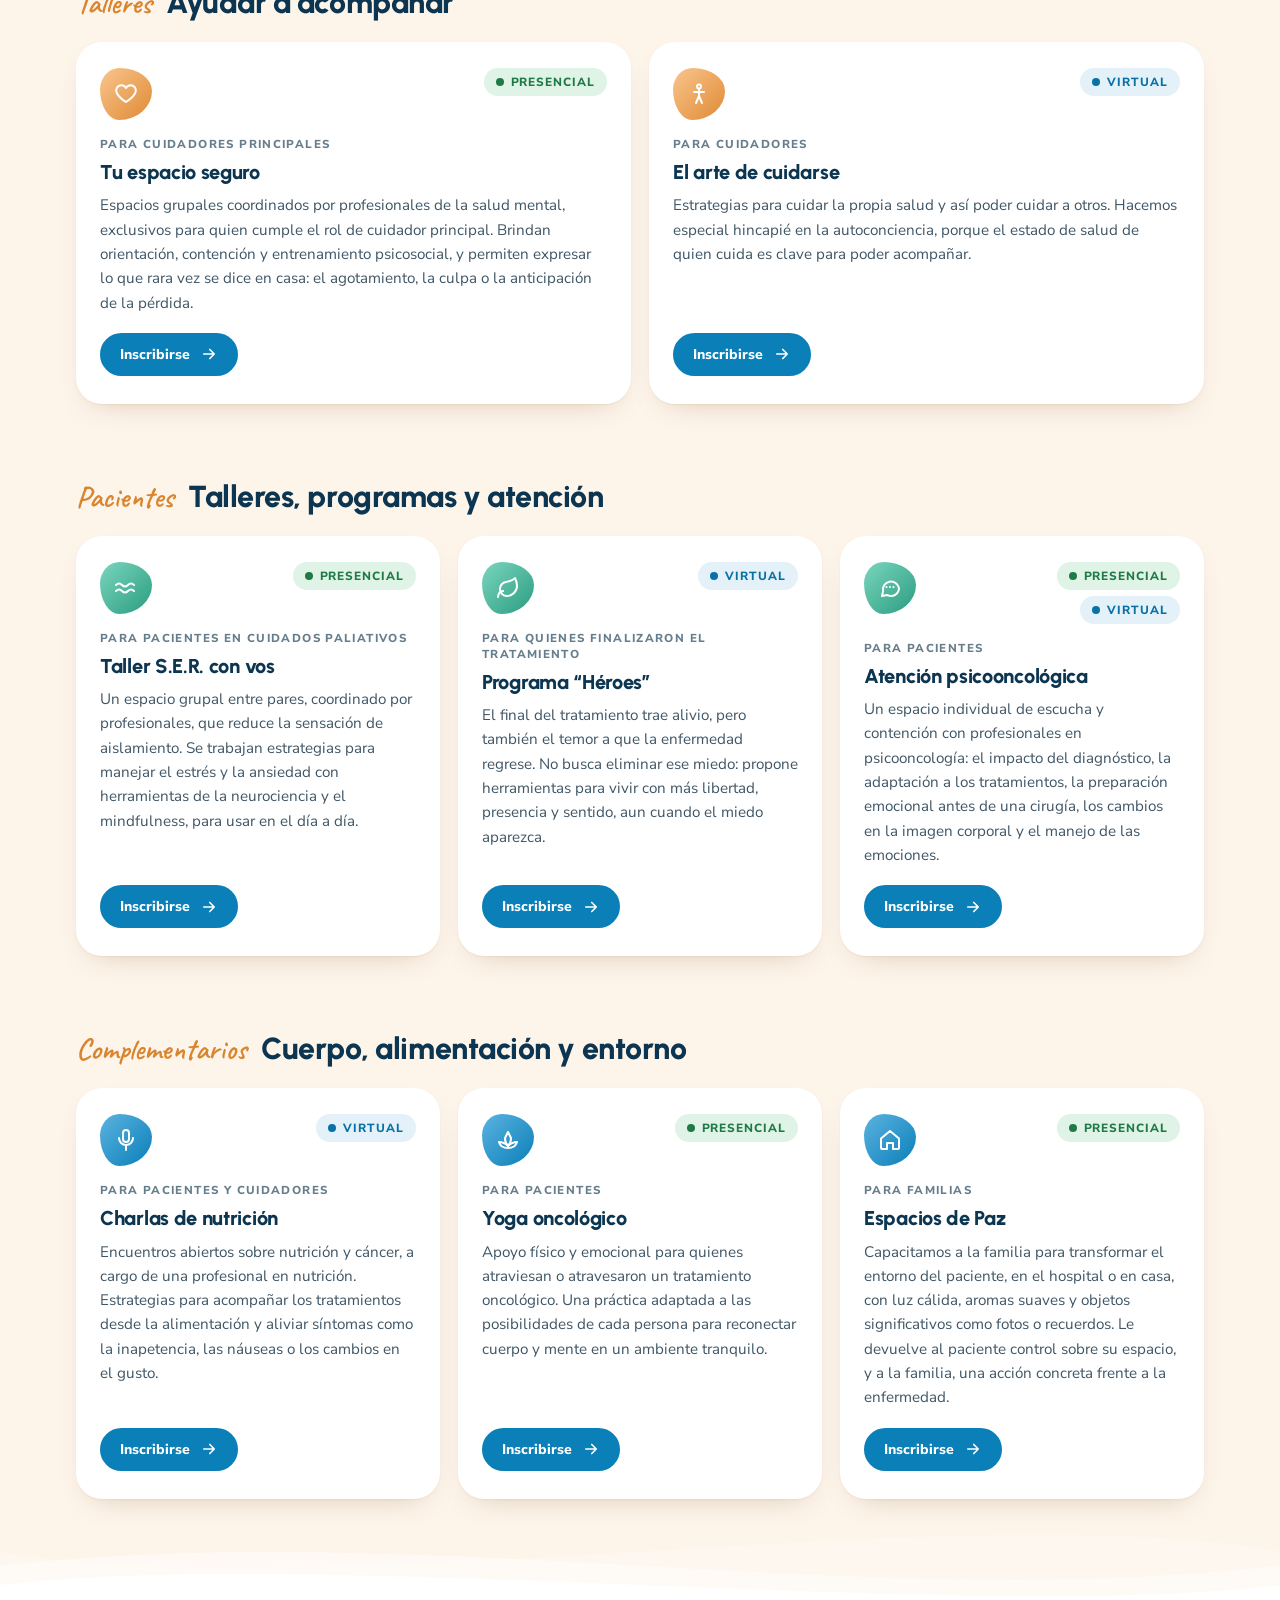
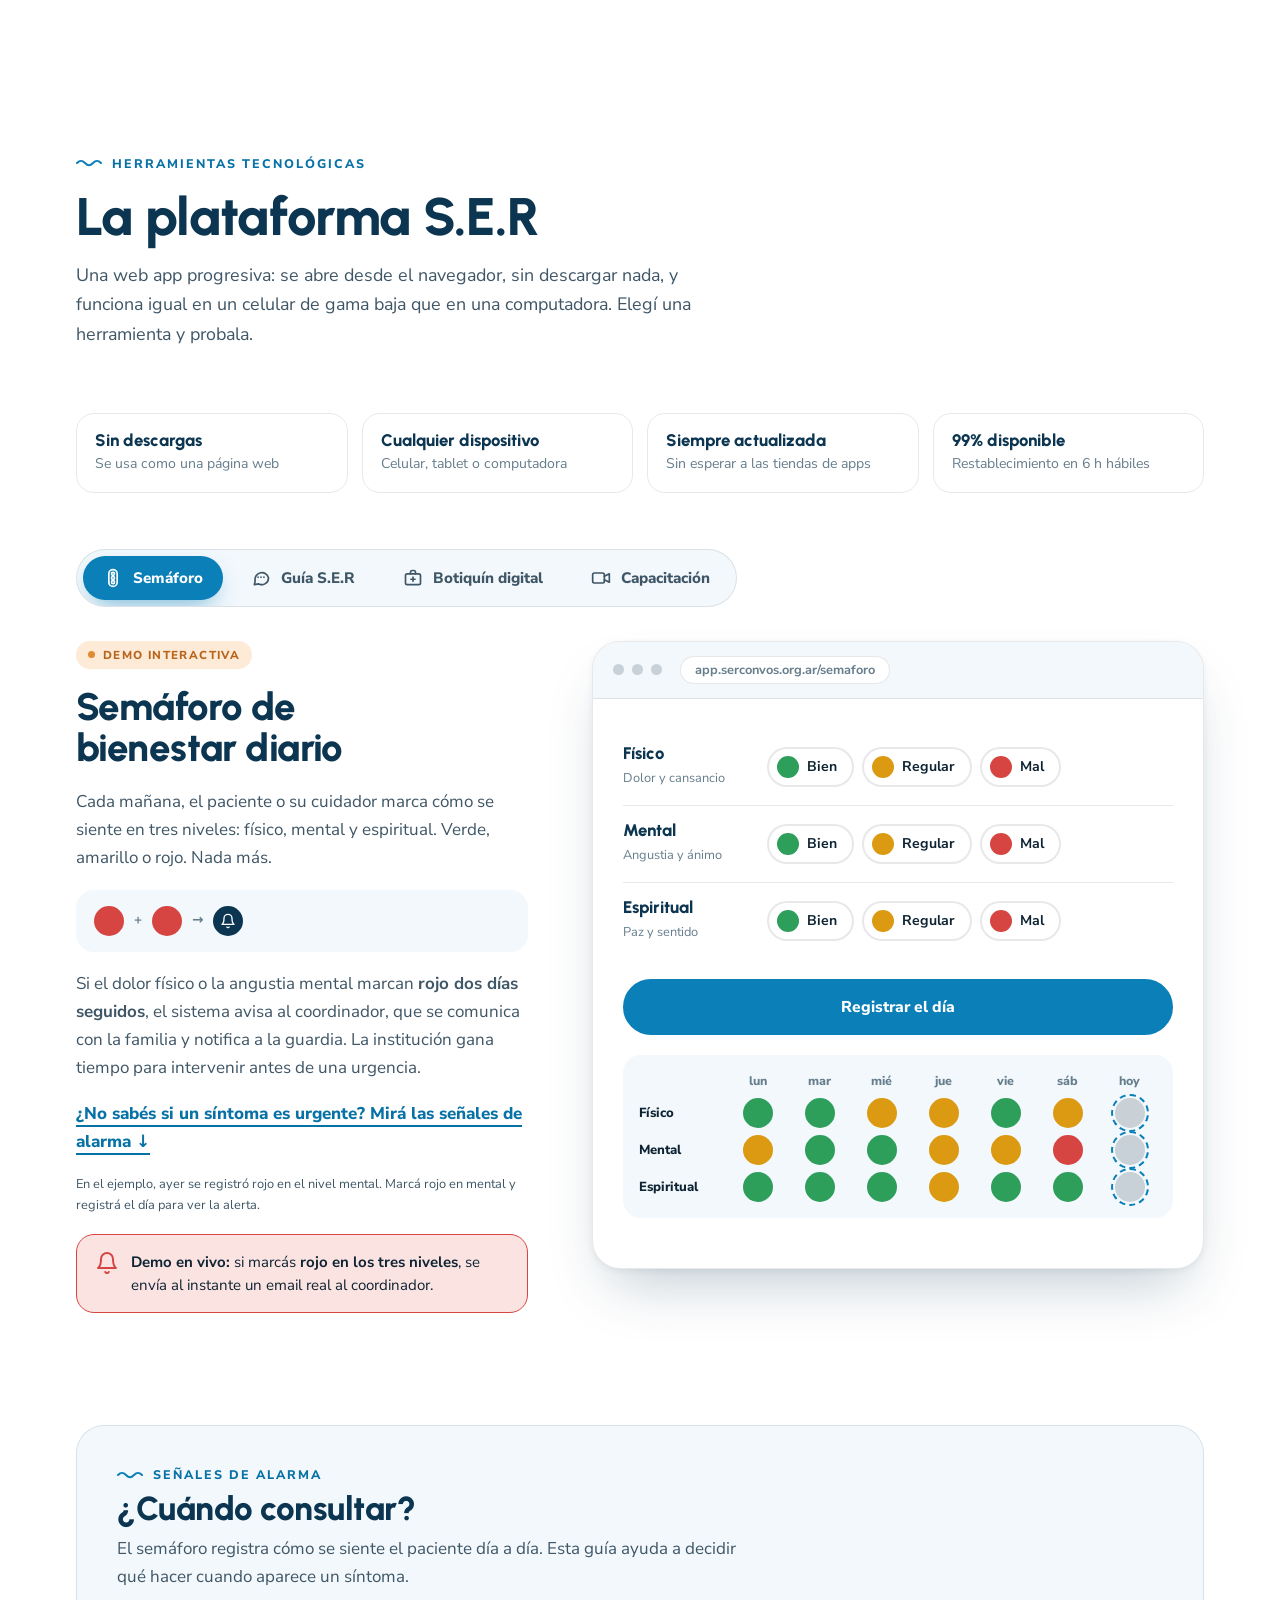
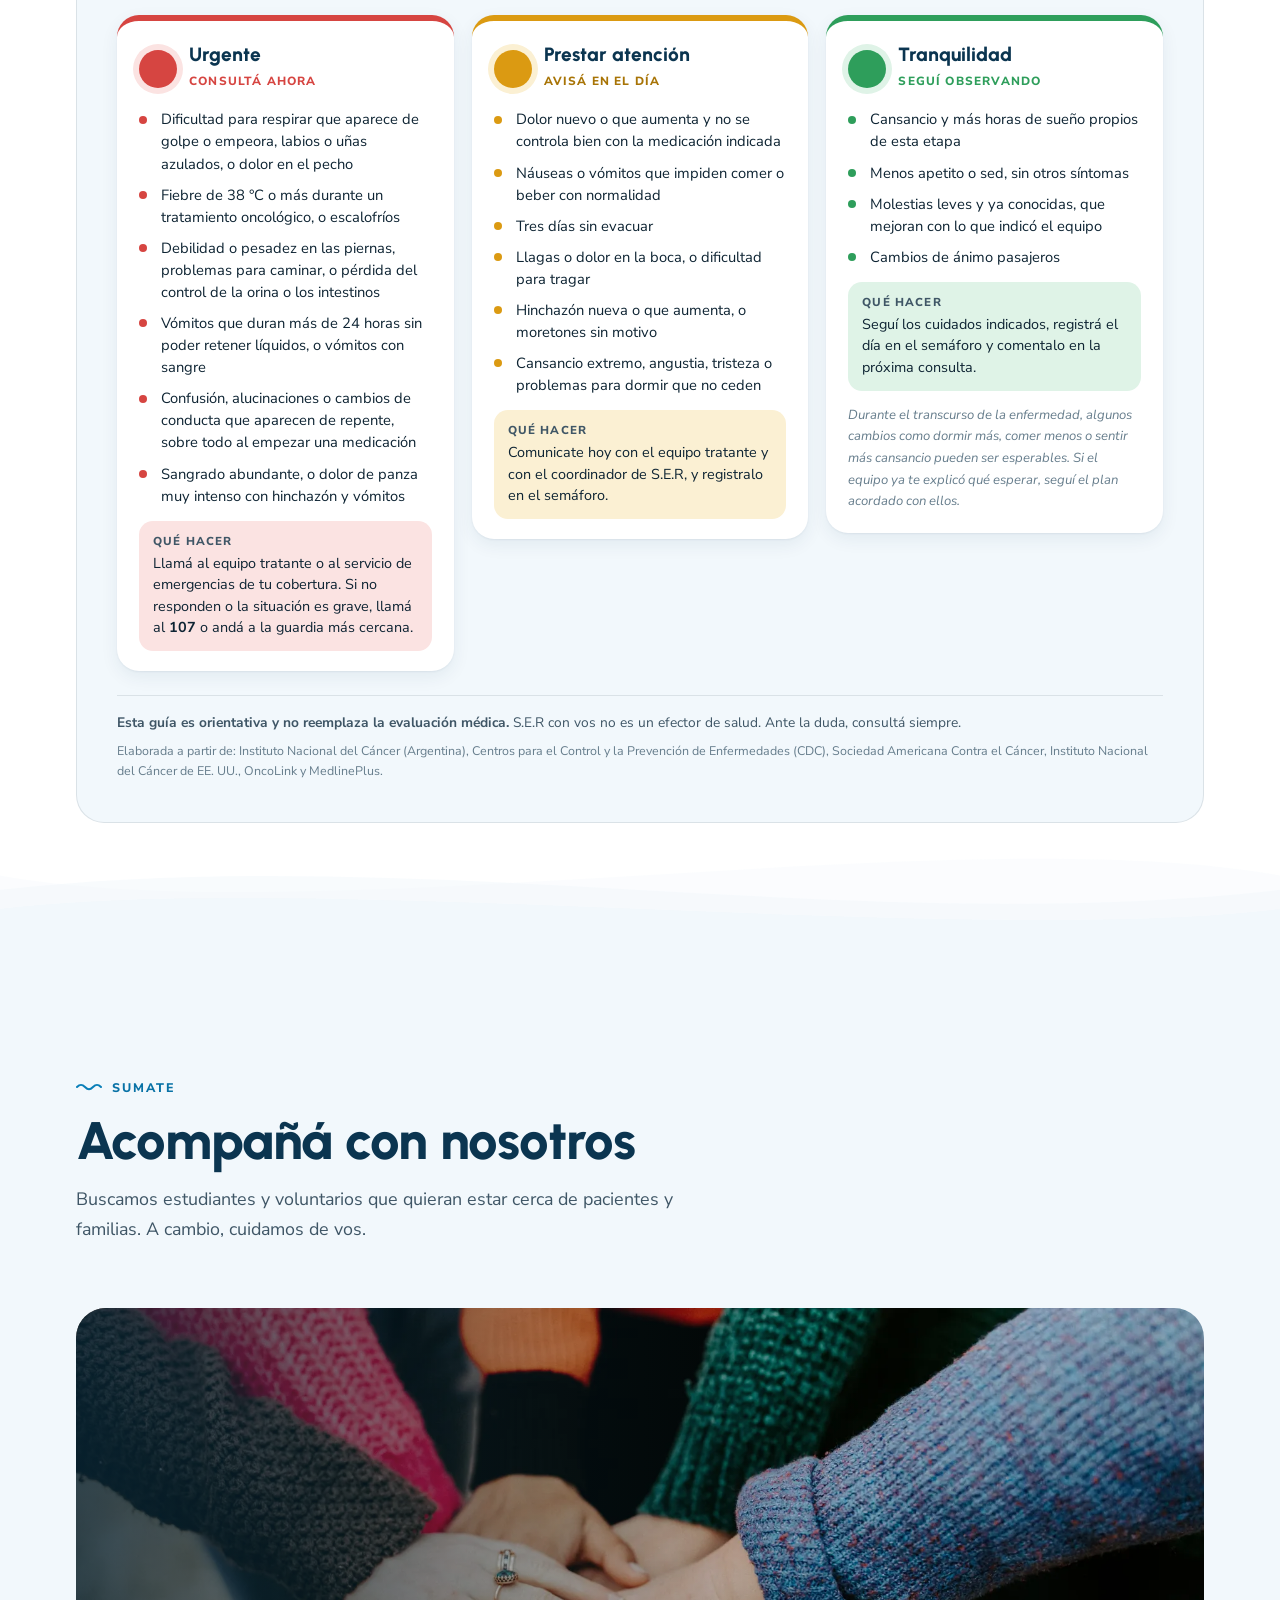
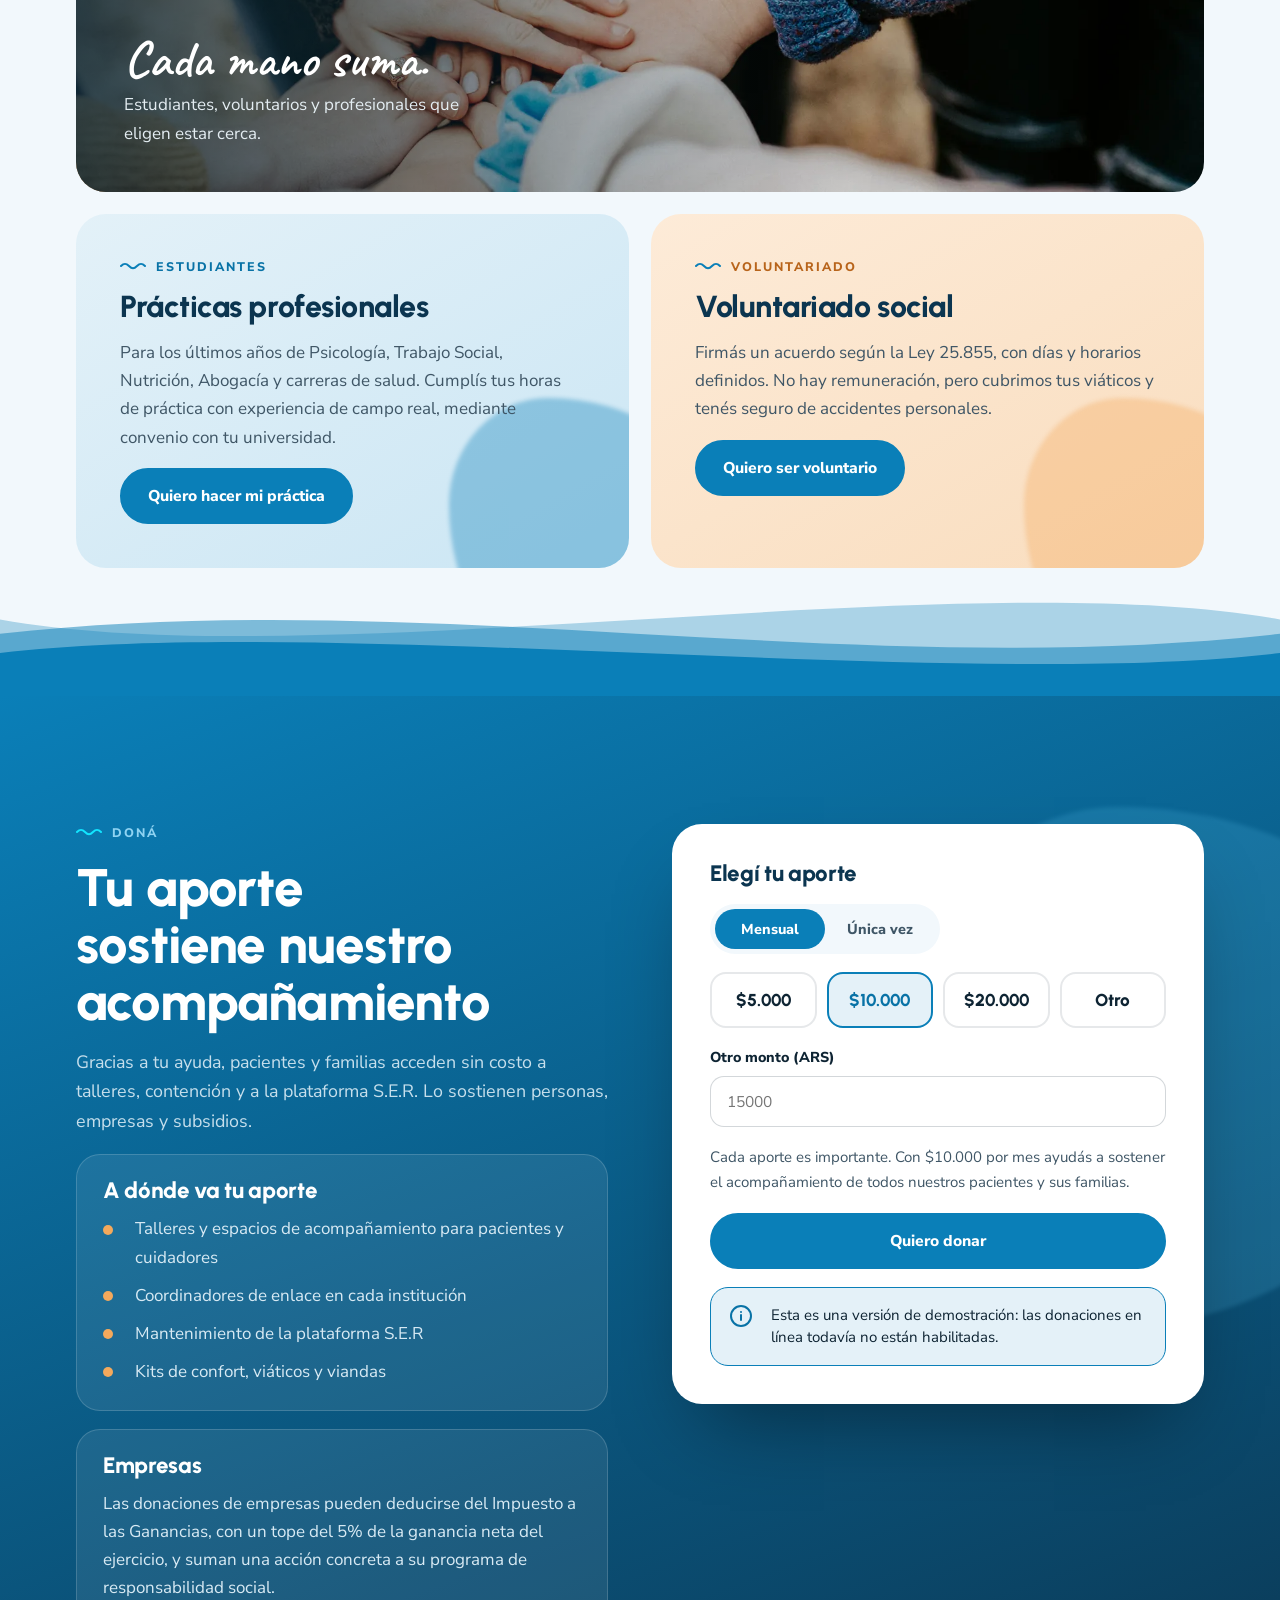
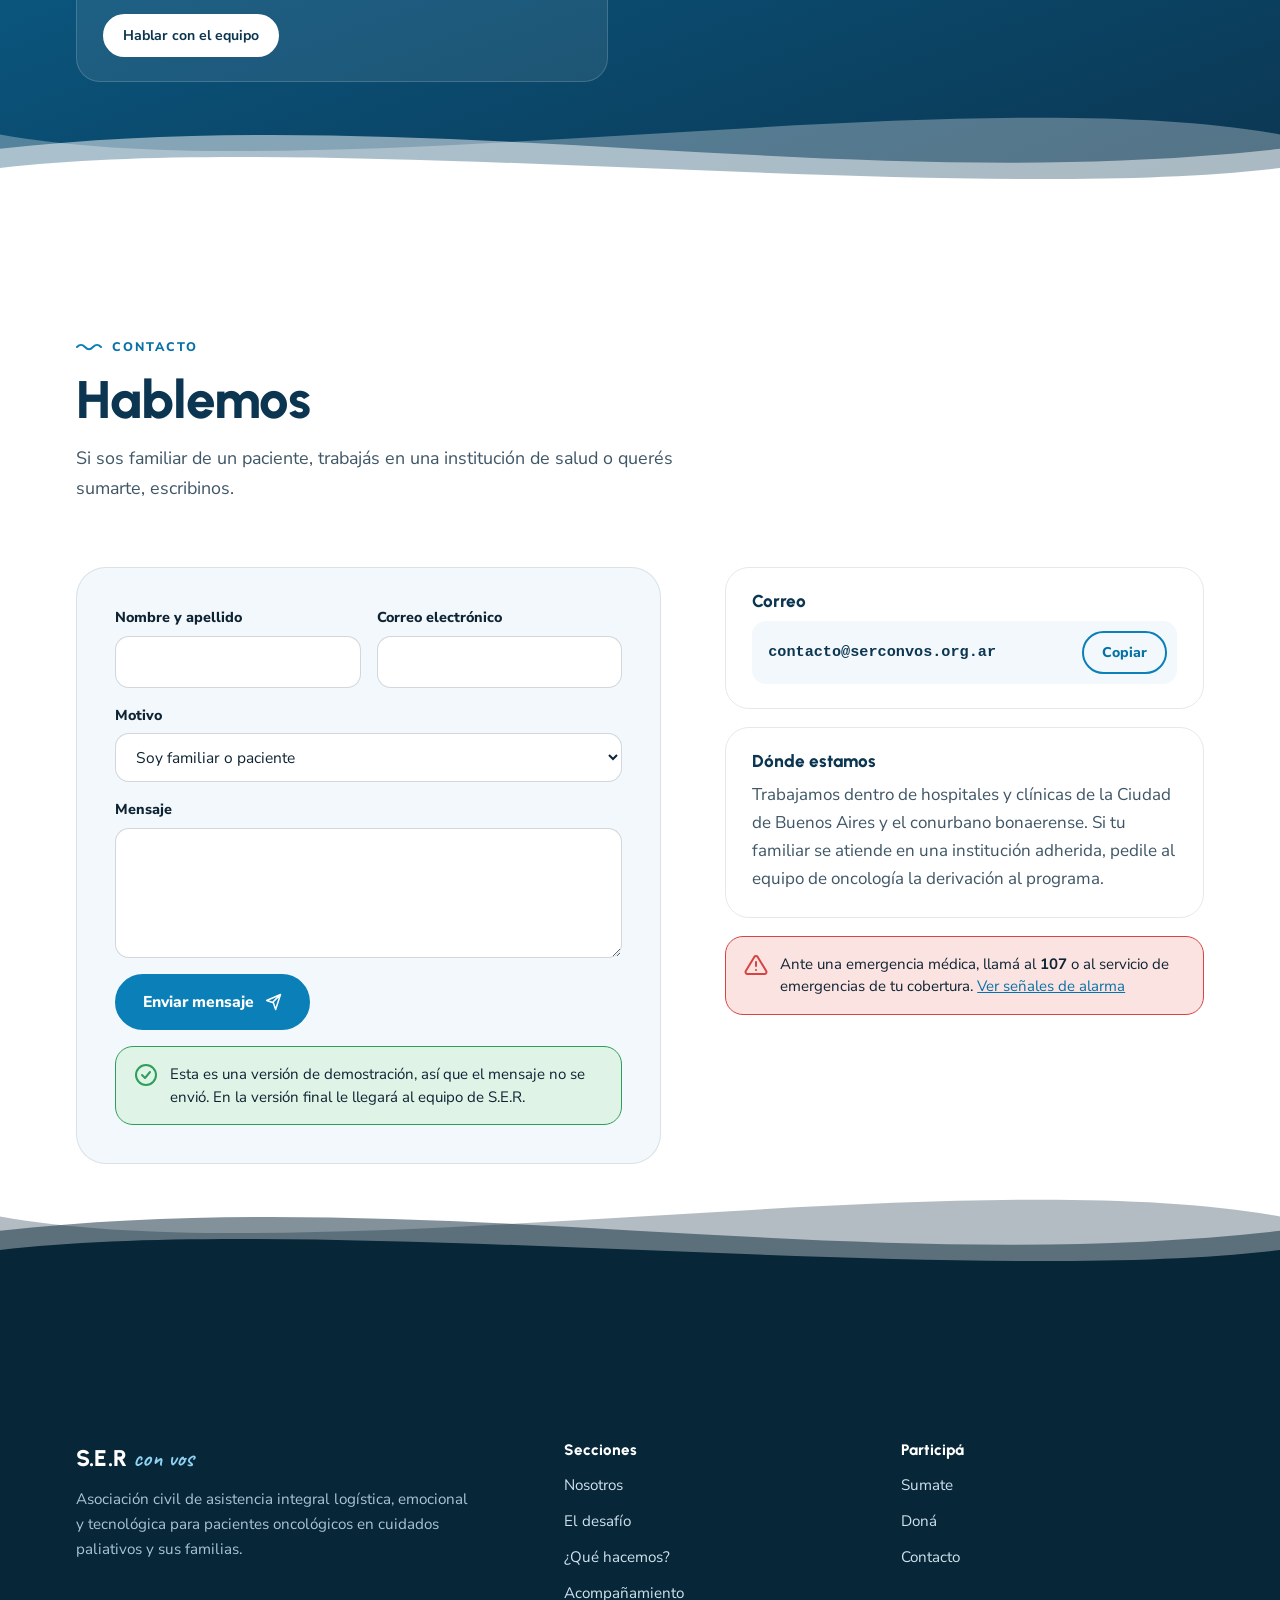
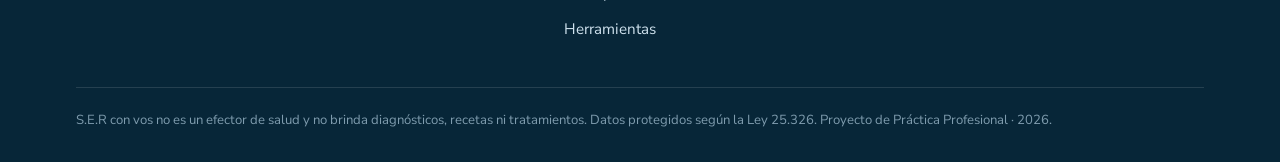
==== commit 9423e118: "Add files via upload" ====
--- a/index.html
+++ b/index.html
@@ -368,7 +368,7 @@
               <li>Confusión, alucinaciones o cambios de conducta que aparecen de repente, sobre todo al empezar una medicación</li>
               <li>Sangrado abundante, o dolor de panza muy intenso con hinchazón y vómitos</li>
             </ul>
-            <div class="alarm-do"><b>Qué hacer</b>Llamá al equipo tratante o al servicio de emergencias de tu cobertura. Si no responden o la situación es grave, llamá al <b>107</b> o andá a la guardia más cercana. Después avisá al coordinador de S.E.R.</div>
+            <div class="alarm-do"><b>Qué hacer</b>Llamá al equipo tratante o al servicio de emergencias de tu cobertura. Si no responden o la situación es grave, llamá al <b>107</b> o andá a la guardia más cercana.</div>
           </article>
           <article class="alarm-card lv-a">
             <div class="alarm-top"><span class="alarm-dot"></span><div><b>Prestar atención</b><small>Avisá en el día</small></div></div>
@@ -391,7 +391,7 @@
               <li>Cambios de ánimo pasajeros</li>
             </ul>
             <div class="alarm-do"><b>Qué hacer</b>Seguí los cuidados indicados, registrá el día en el semáforo y comentalo en la próxima consulta.</div>
-            <p class="alarm-note">En la etapa final de la vida, algunos cambios como dormir más, comer menos o respirar distinto pueden ser esperables. Si el equipo ya te explicó qué esperar, seguí el plan acordado con ellos.</p>
+            <p class="alarm-note">Durante el transcurso de la enfermedad, algunos cambios como dormir más, comer menos o sentir más cansancio pueden ser esperables. Si el equipo ya te explicó qué esperar, seguí el plan acordado con ellos.</p>
           </article>
         </div>
         <p class="alarm-foot"><b>Esta guía es orientativa y no reemplaza la evaluación médica.</b> S.E.R con vos no es un efector de salud. Ante la duda, consultá siempre.<br><span>Elaborada a partir de: Instituto Nacional del Cáncer (Argentina), Centros para el Control y la Prevención de Enfermedades (CDC), Sociedad Americana Contra el Cáncer, Instituto Nacional del Cáncer de EE. UU., OncoLink y MedlinePlus.</span></p>
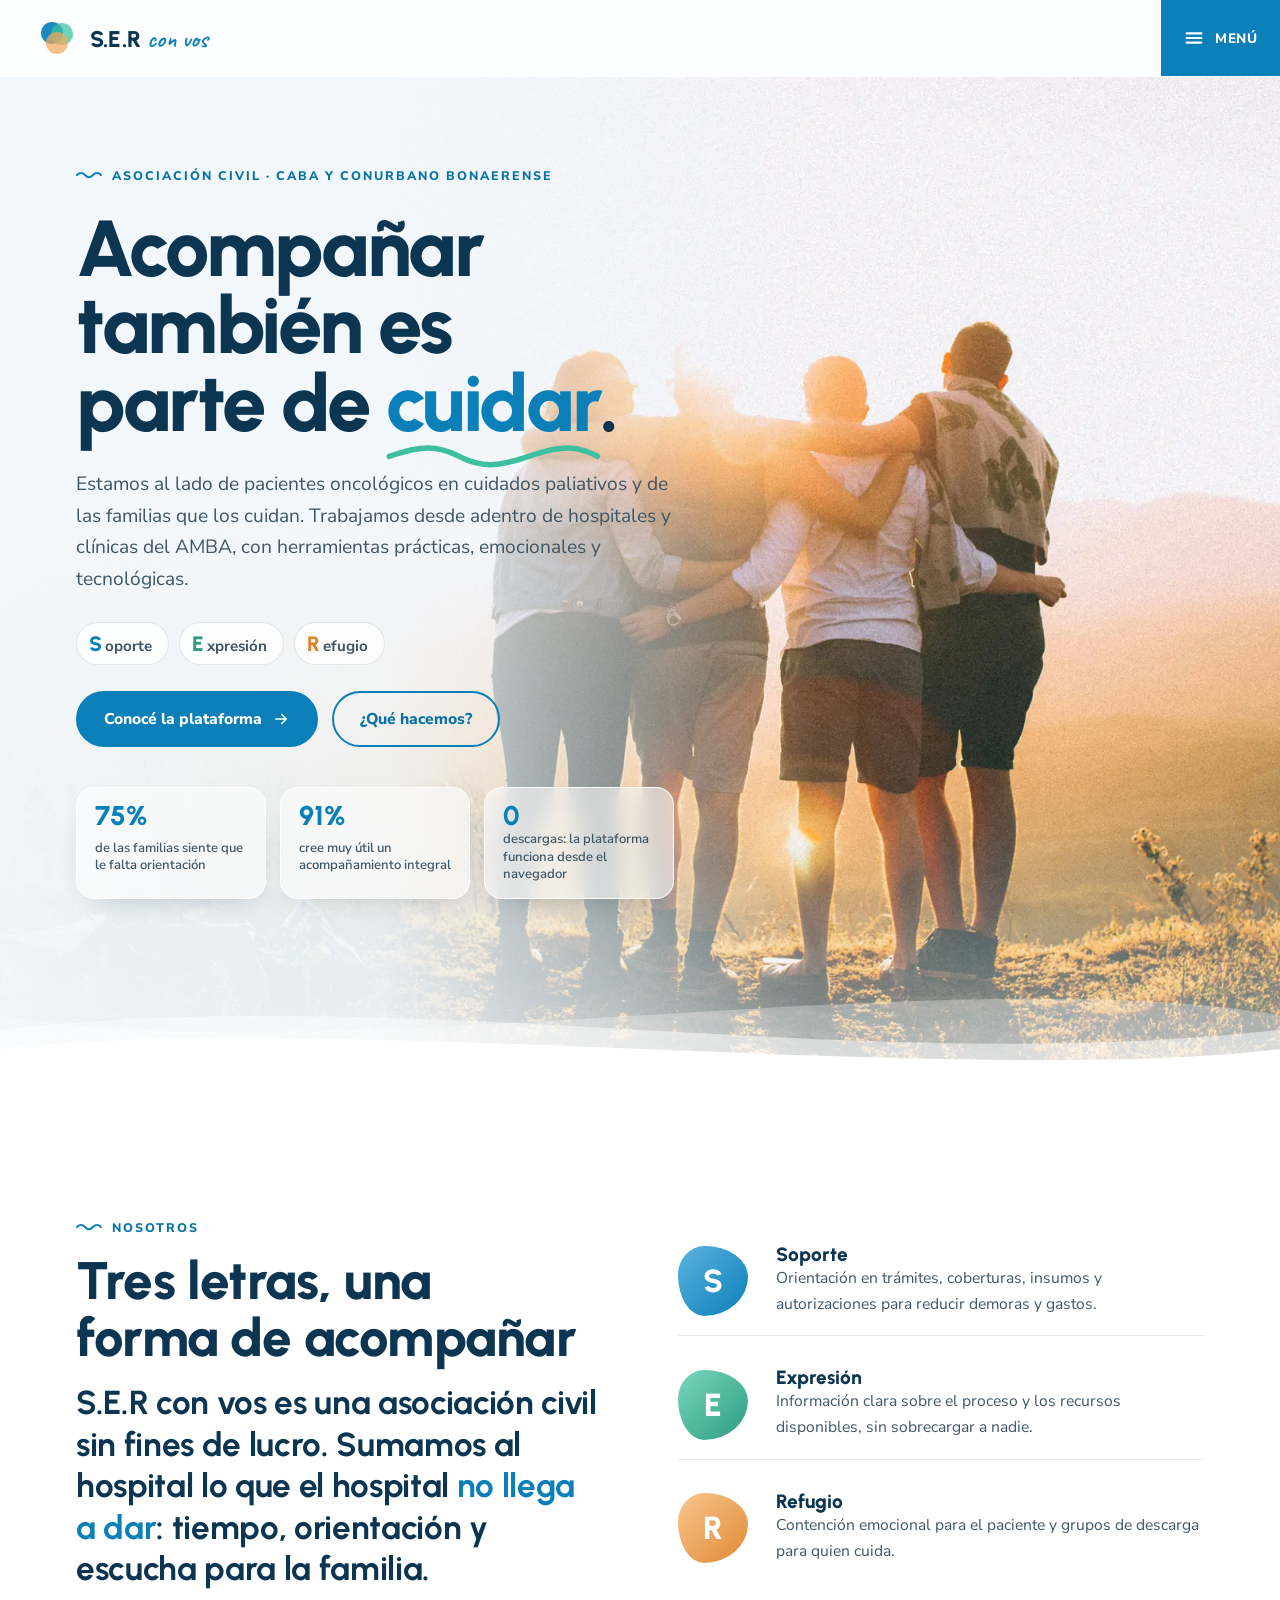
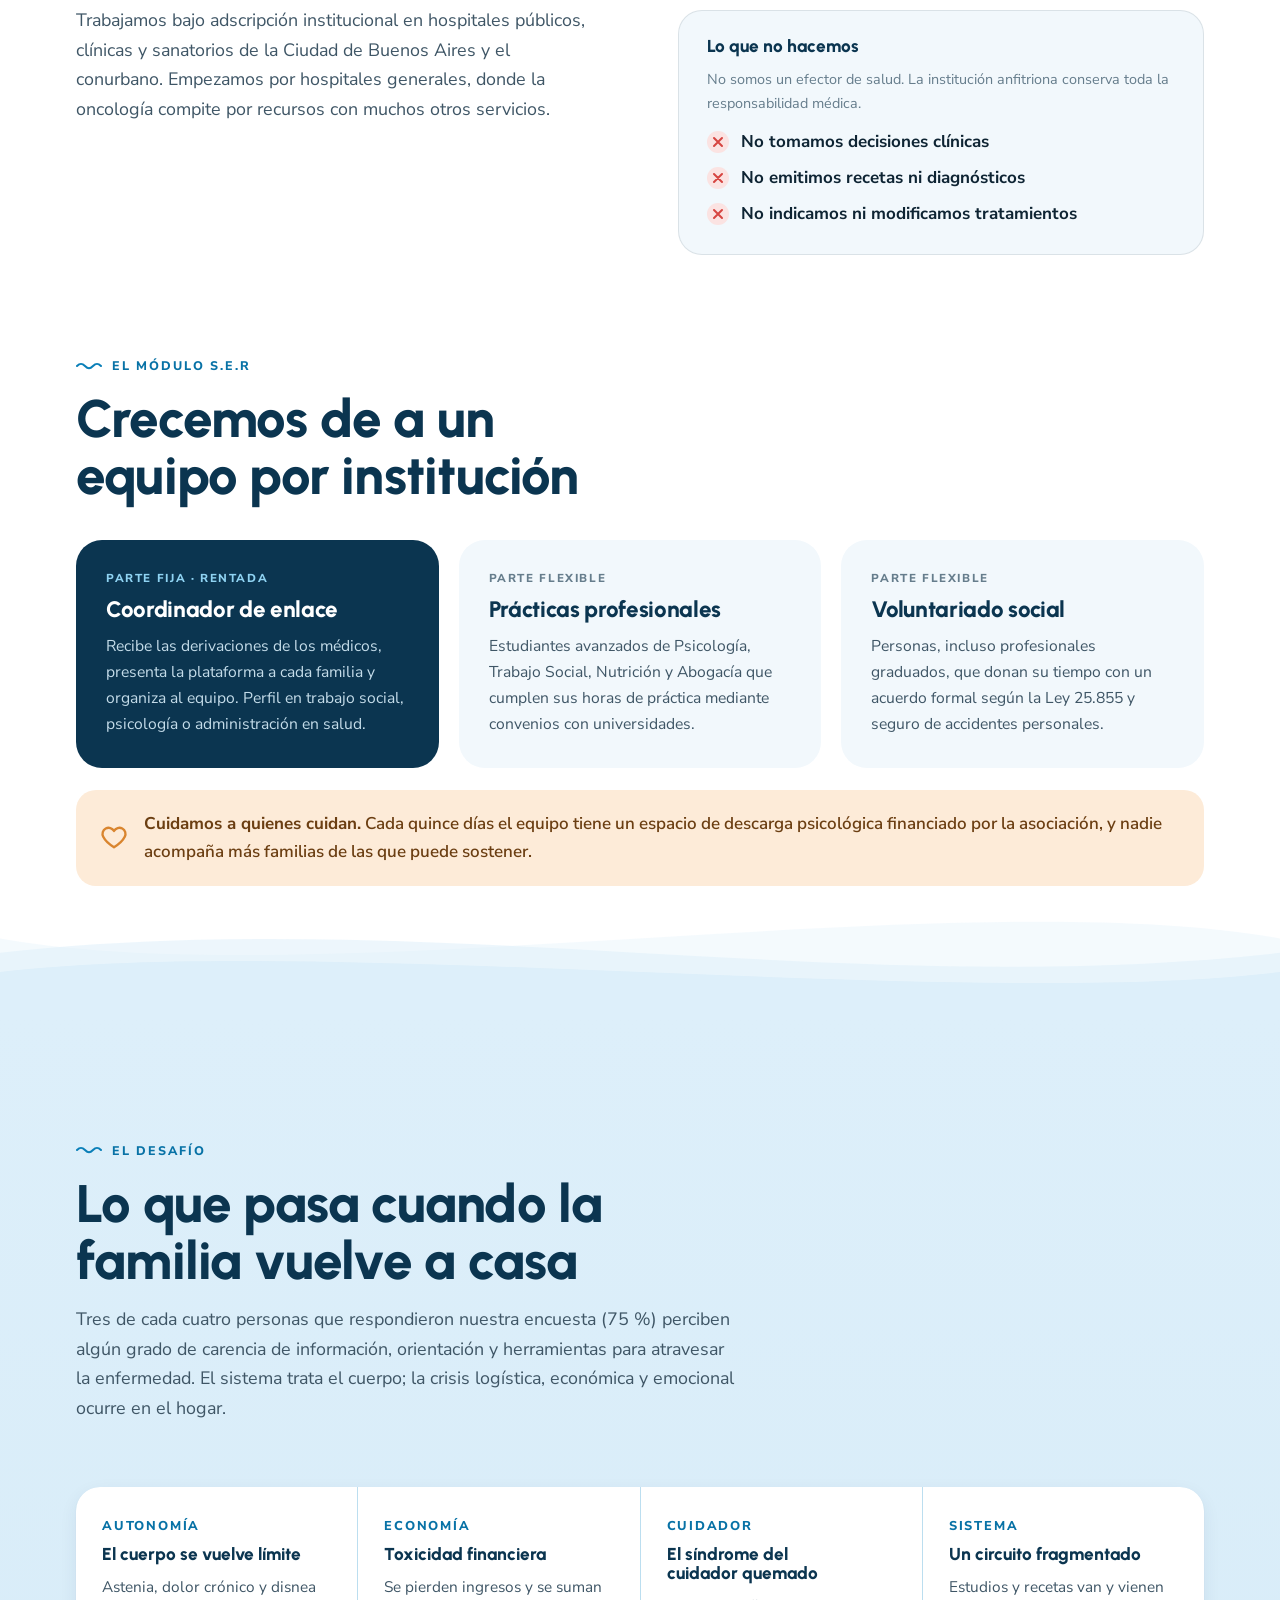
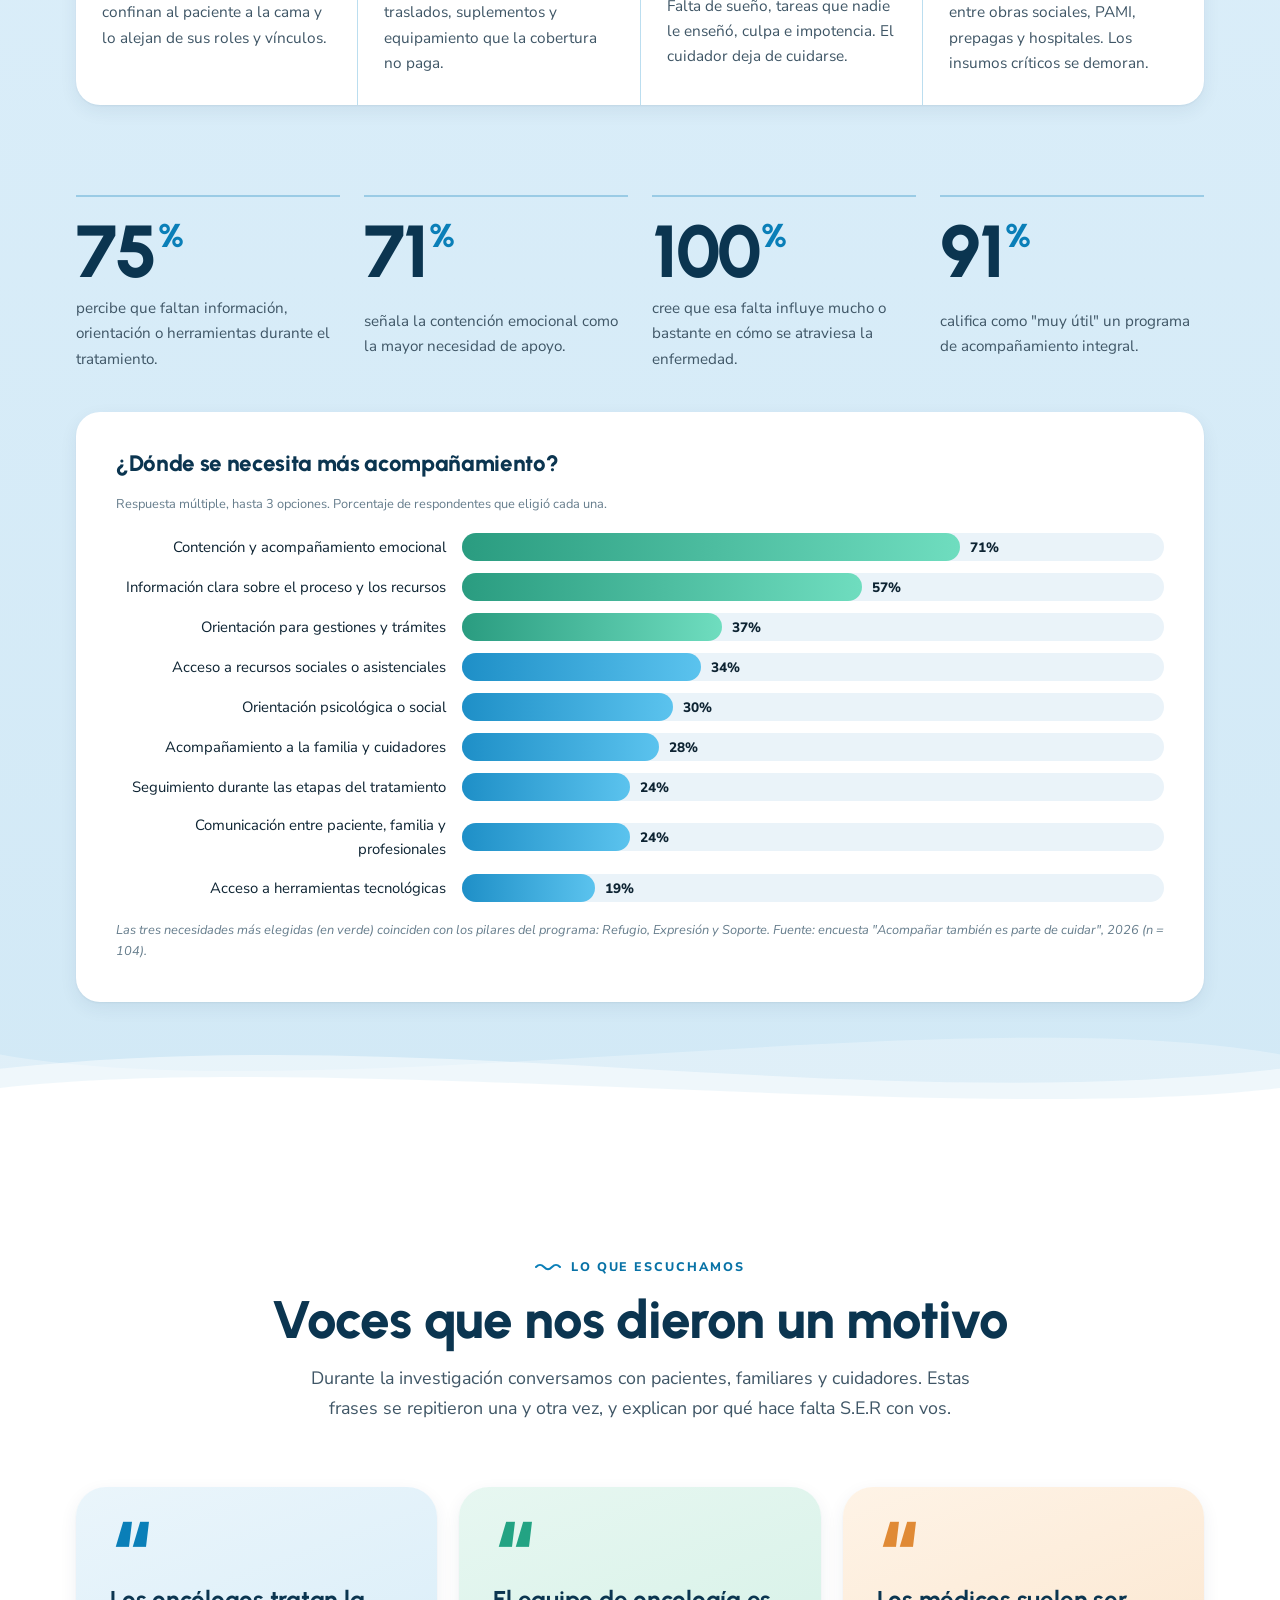
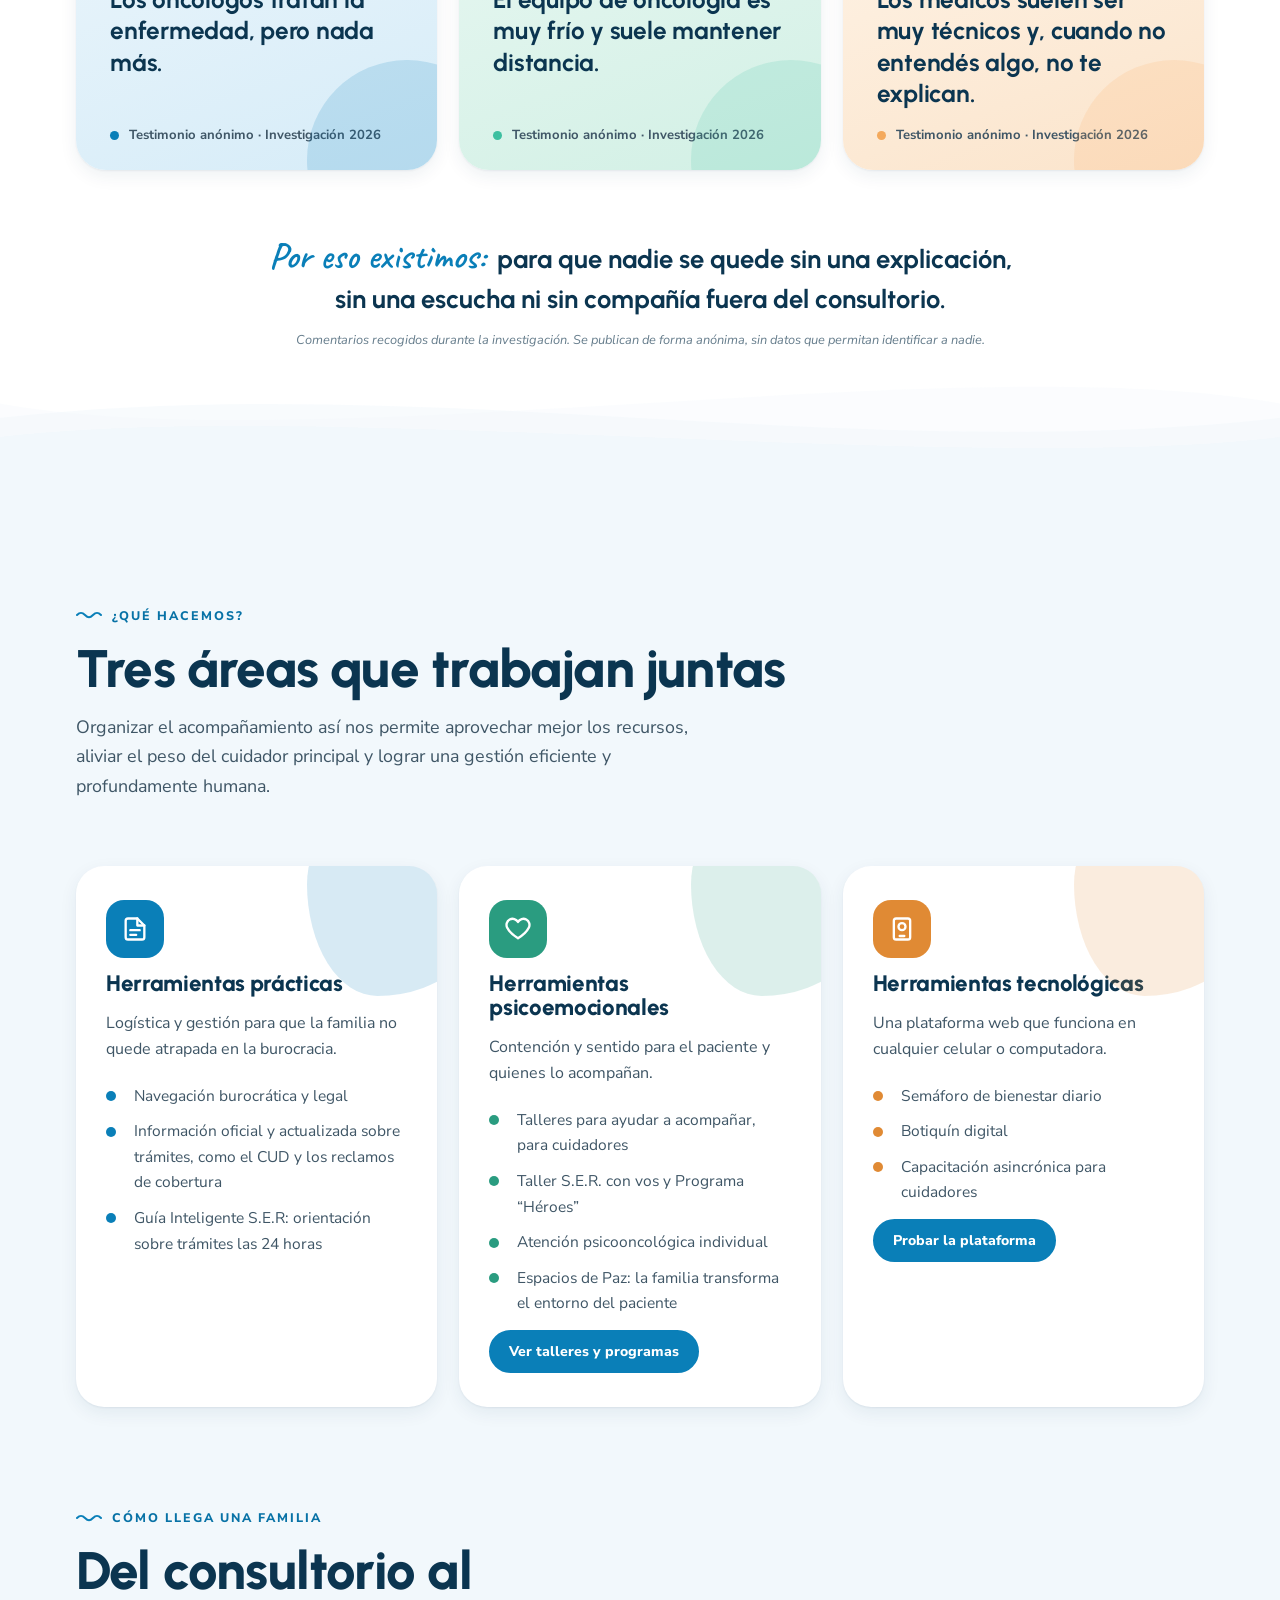
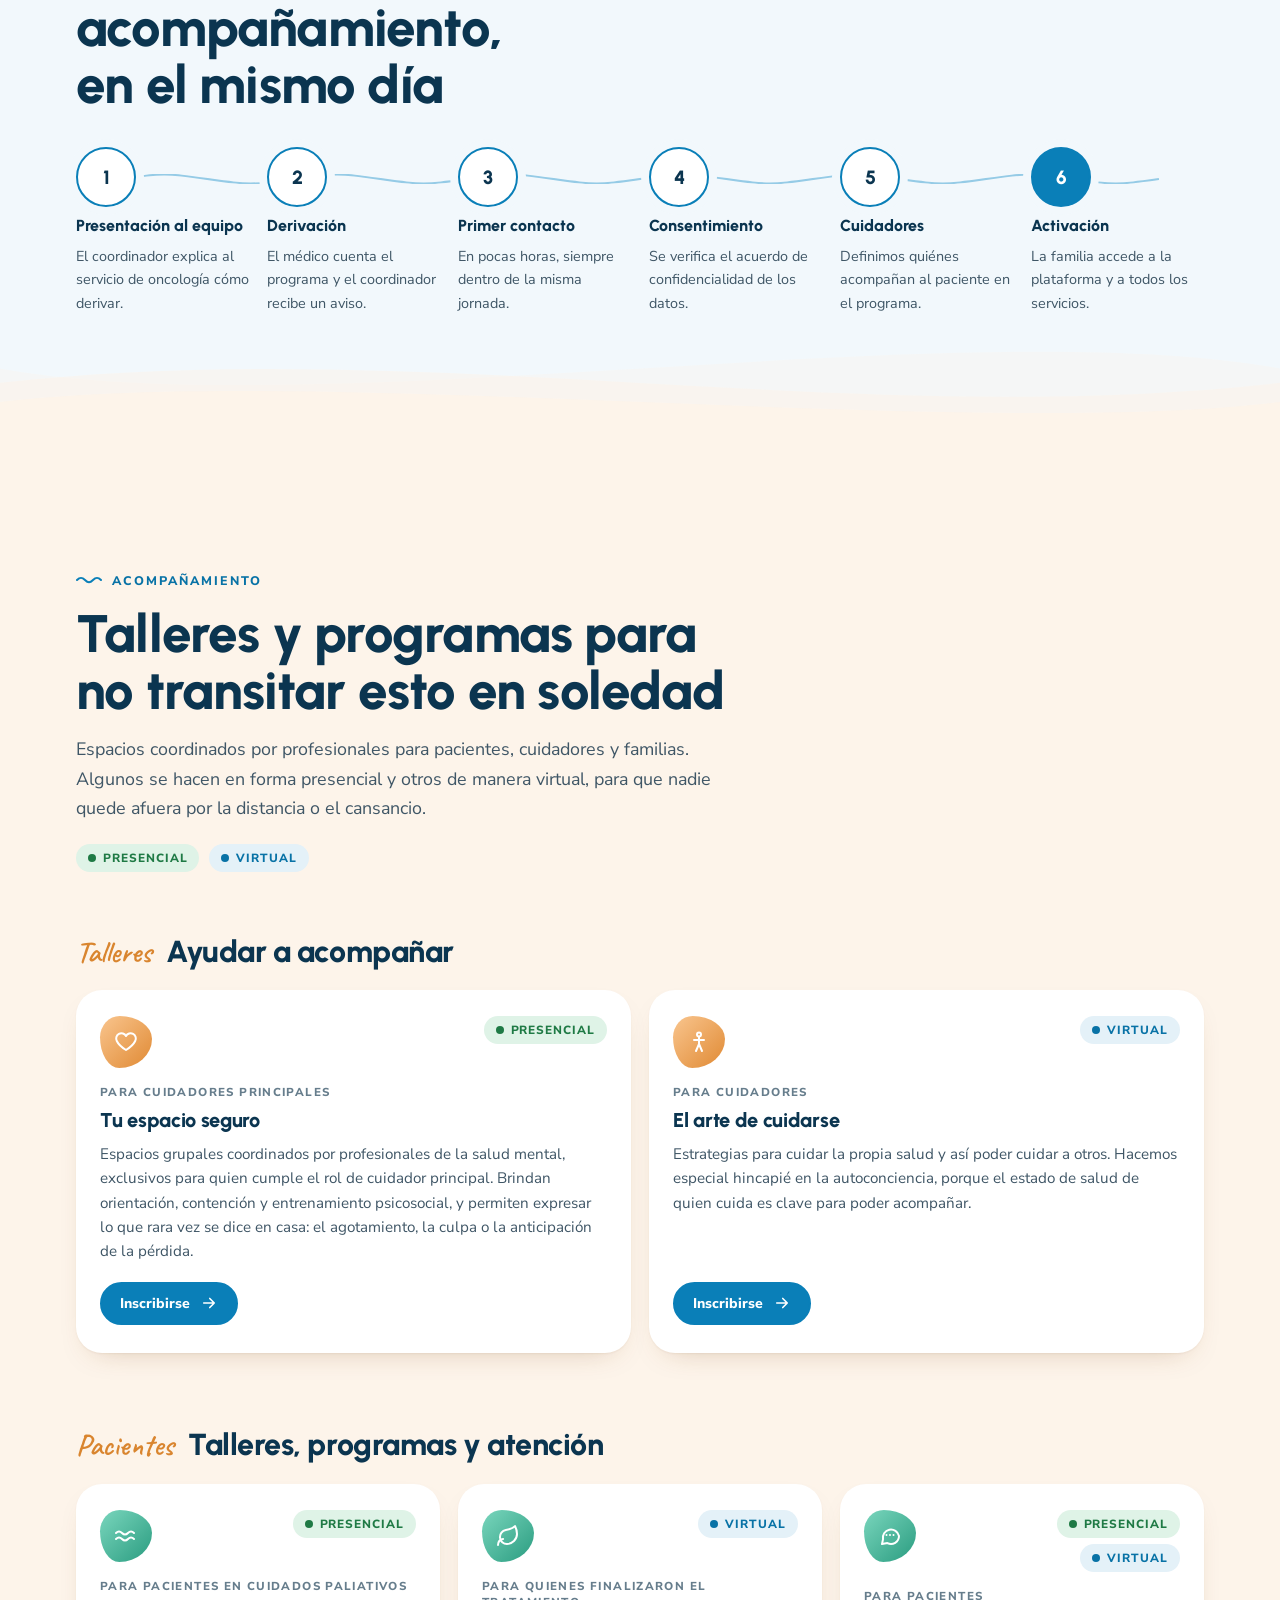
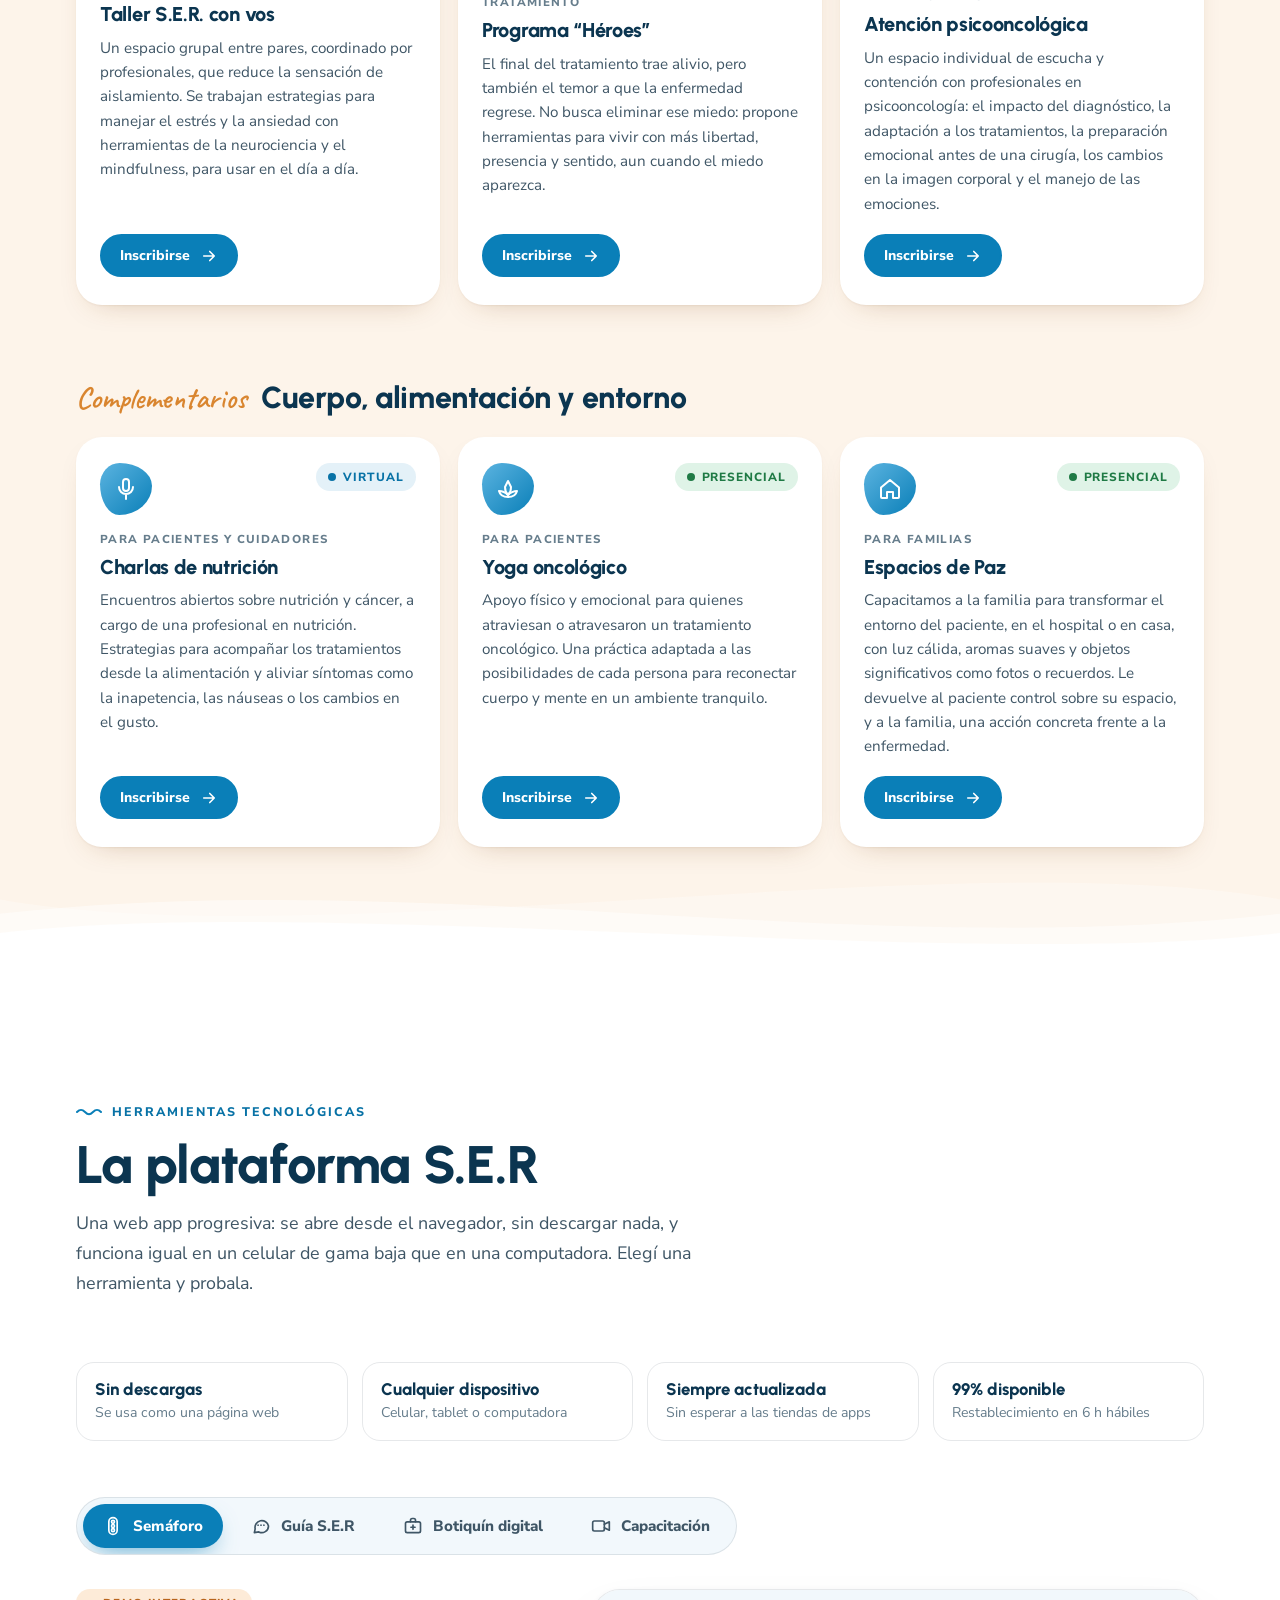
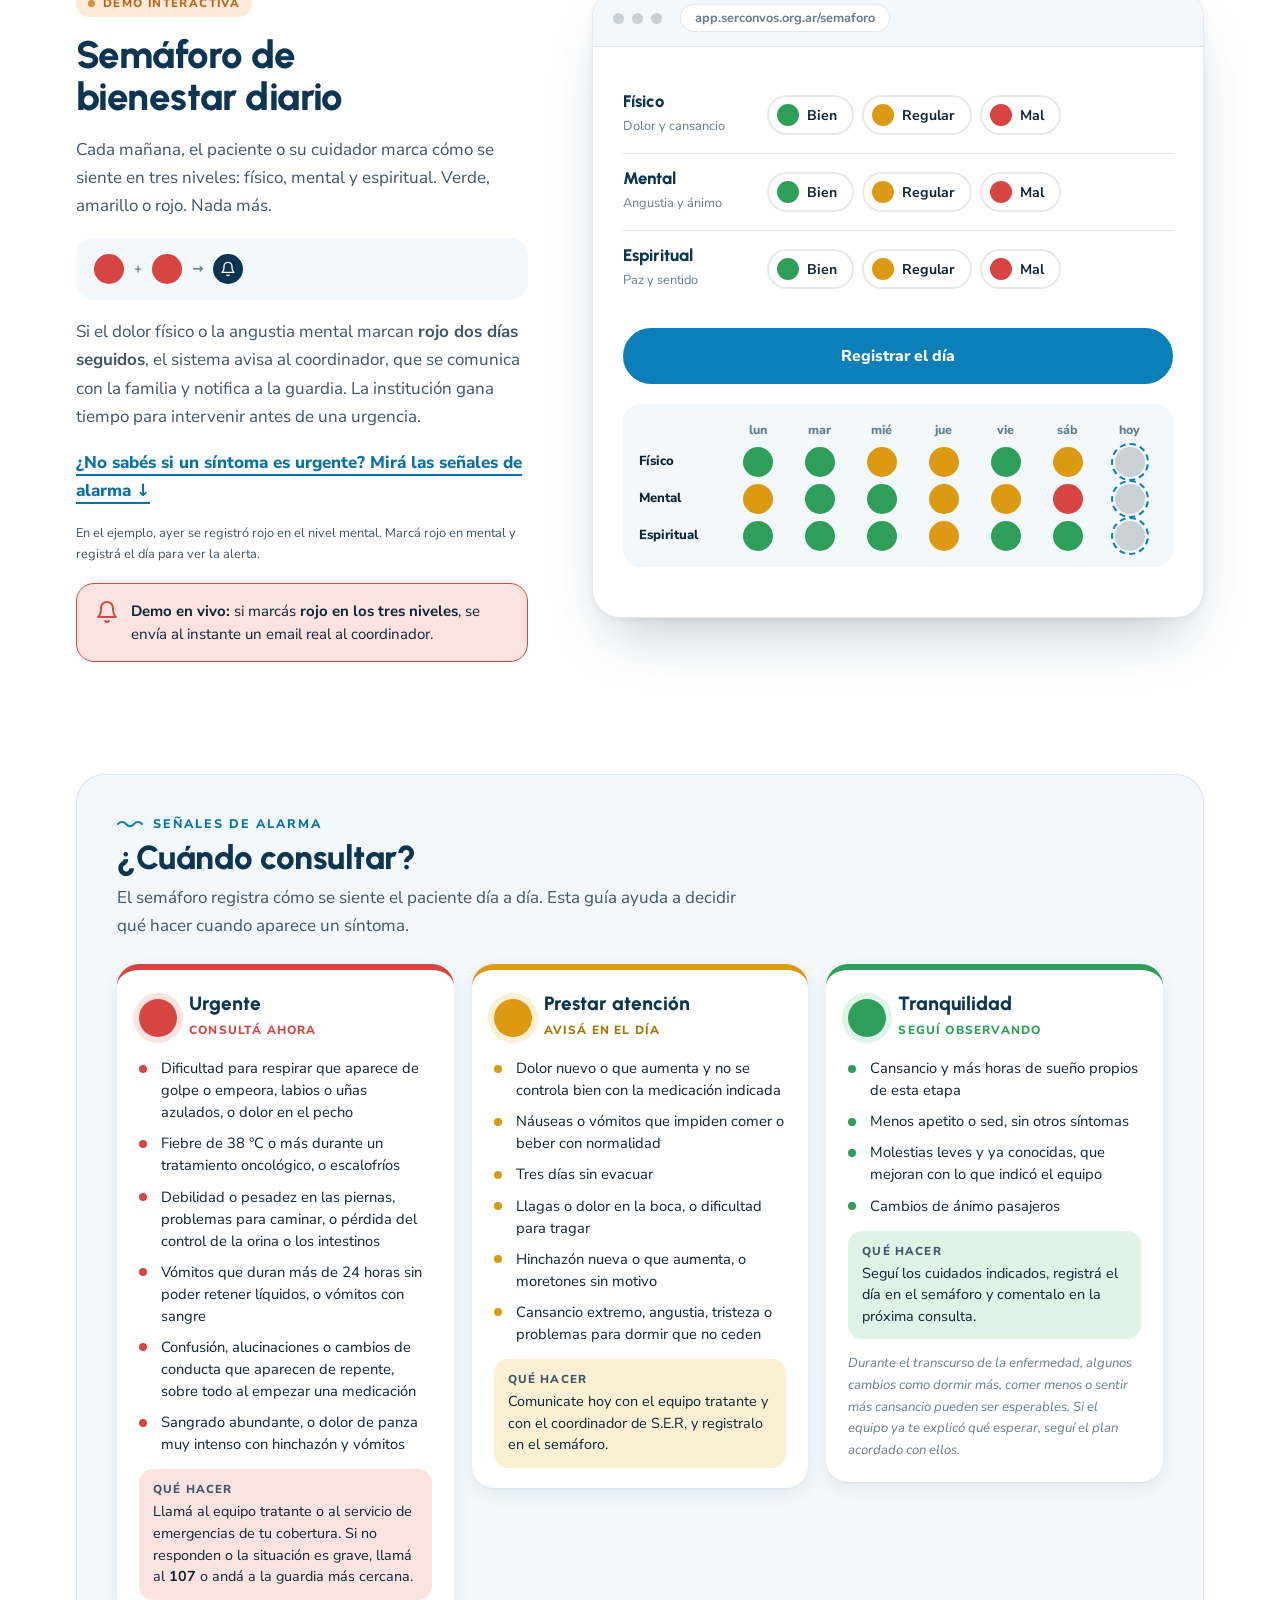
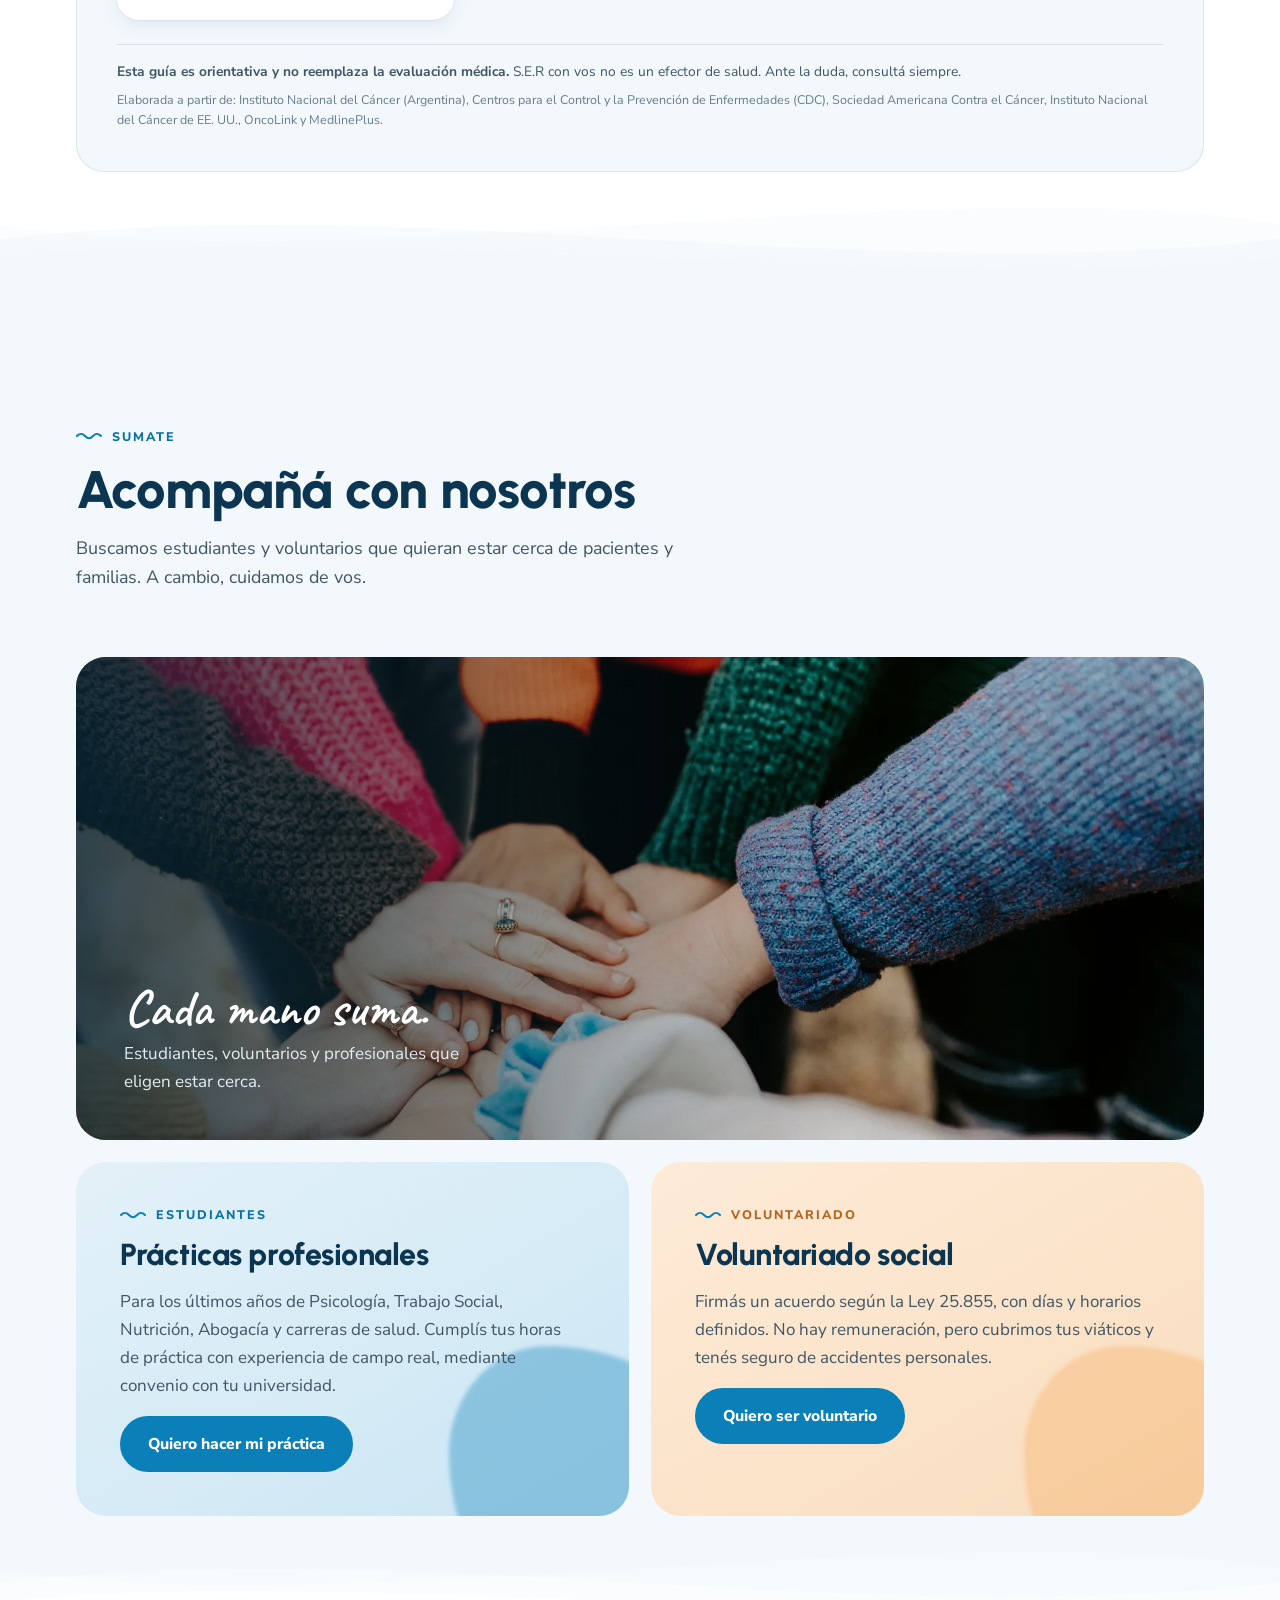
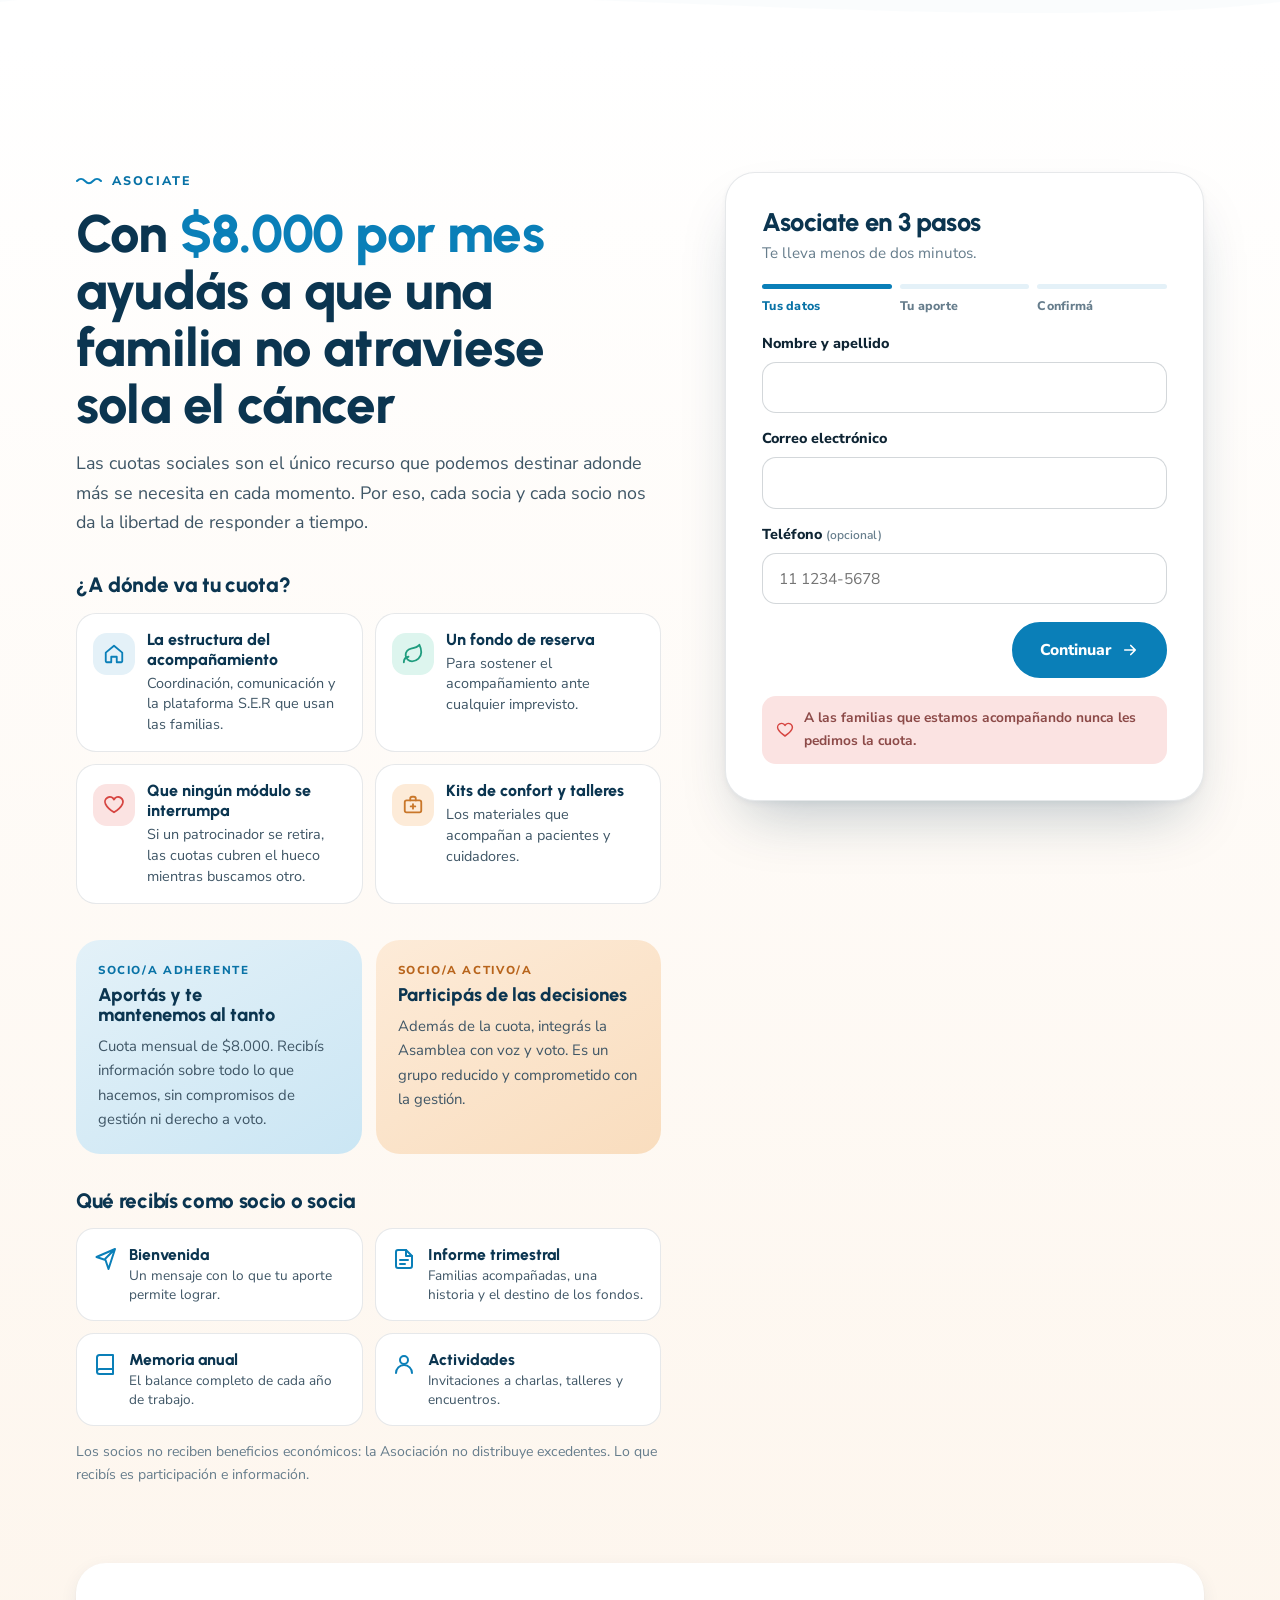
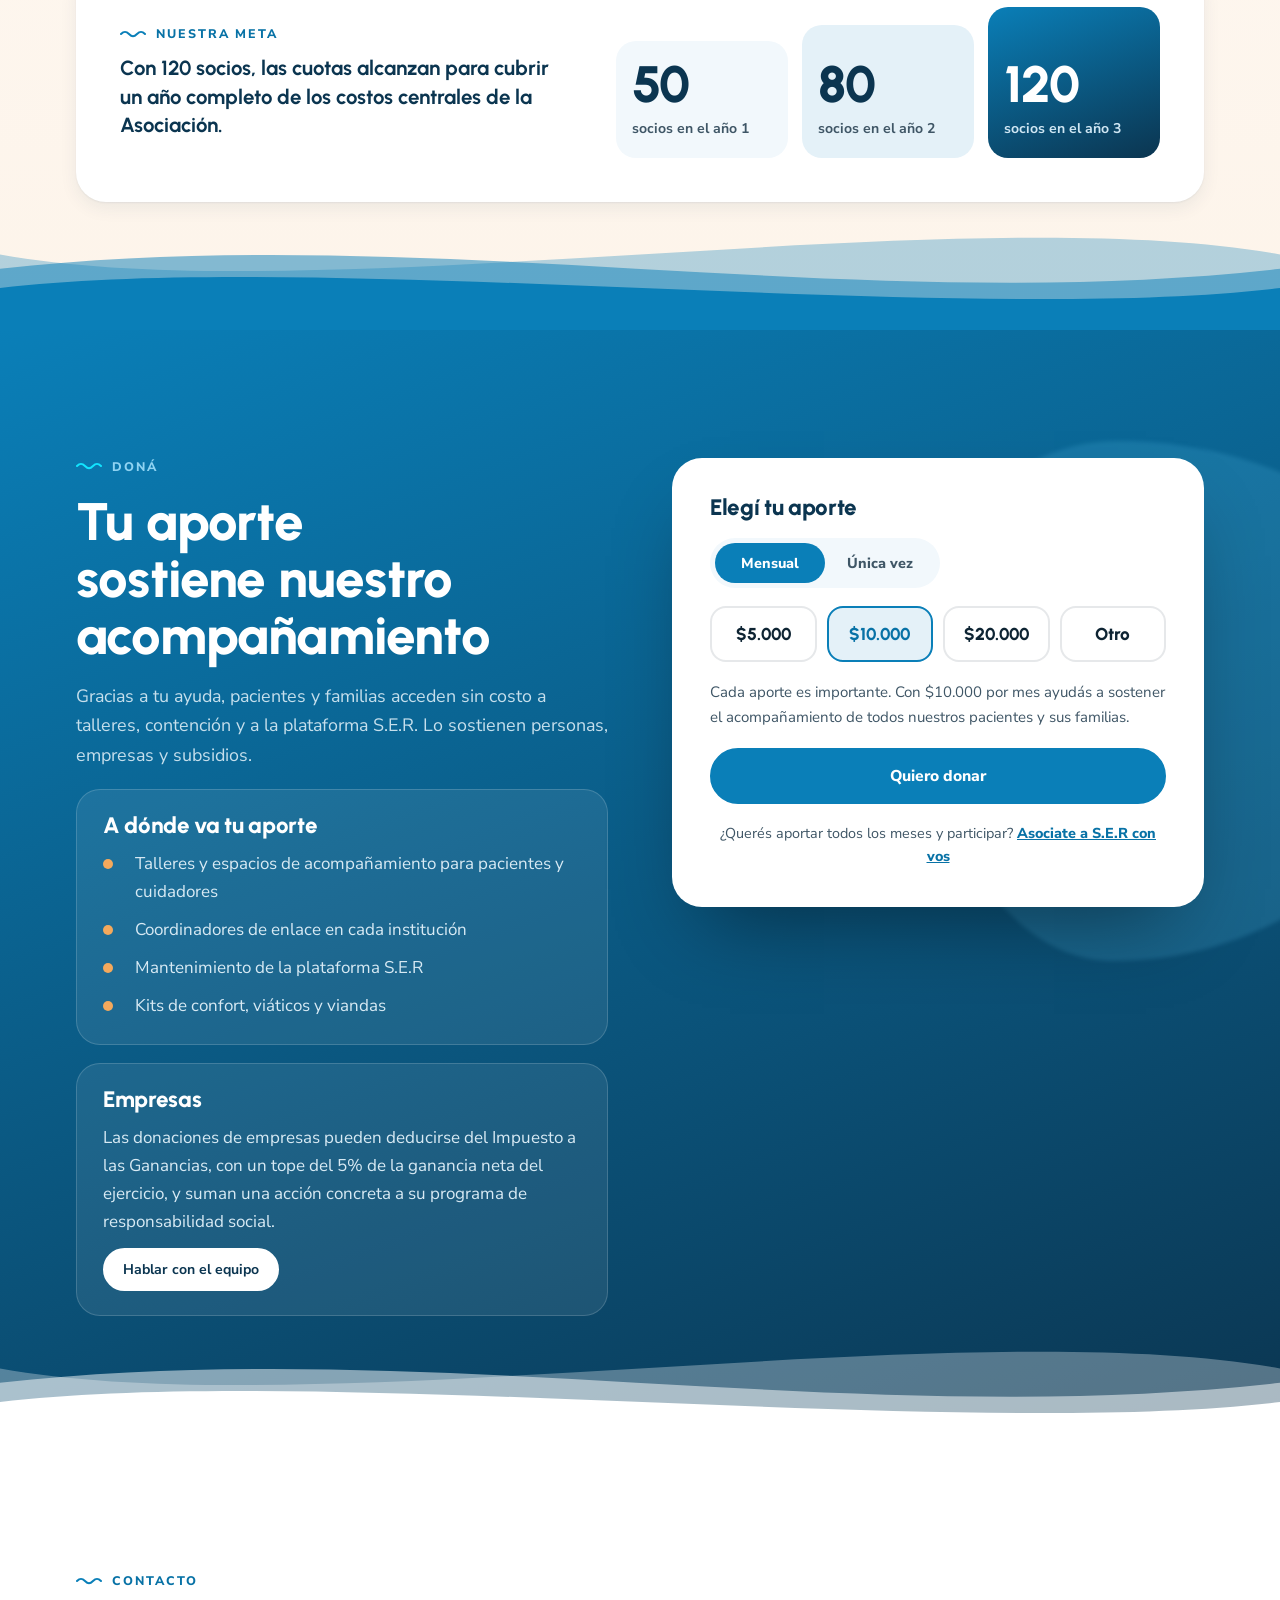
==== commit 856aa692: "Add files via upload" ====
--- a/index.html
+++ b/index.html
@@ -8,7 +8,7 @@
 <link rel="preconnect" href="https://fonts.googleapis.com">
 <link rel="preconnect" href="https://fonts.gstatic.com" crossorigin>
 <link rel="stylesheet" href="https://fonts.googleapis.com/css2?family=Urbanist:wght@600;700;800&family=Nunito+Sans:ital,opsz,wght@0,6..12,400;0,6..12,600;0,6..12,700;0,6..12,800;1,6..12,400&family=Caveat:wght@600&display=swap">
-<link rel="stylesheet" href="styles.css?v=20261004">
+<link rel="stylesheet" href="styles.css?v=20261026">
 <script>document.documentElement.classList.add("js");</script>
 </head>
 <body>
@@ -70,6 +70,7 @@
       <li><a href="#acompanamiento">Acompañamiento</a></li>
       <li><a href="#herramientas">Herramientas</a></li>
       <li><a href="#sumate">Sumate</a></li>
+      <li><a href="#socios">Asociate</a></li>
       <li><a href="#contacto">Contacto</a></li>
       <li class="dona"><a href="#dona">Doná</a></li>
       <li class="login-li"><button type="button" class="login-btn" data-login-open title="Ingresar a la plataforma" aria-label="Ingresar a la plataforma"><svg><use href="#i-user"/></svg><span data-login-label>Ingresar</span></button></li>
@@ -180,6 +181,39 @@
         <div class="bar" style="--w:19%"><span class="l">Acceso a herramientas tecnológicas</span><div class="t"><div class="f"></div><span class="v">19%</span></div></div>
       </div>
       <p class="src">Las tres necesidades más elegidas (en verde) coinciden con los pilares del programa: Refugio, Expresión y Soporte. Fuente: encuesta "Acompañar también es parte de cuidar", 2026 (n = 104).</p>
+    </div>
+  </div>
+  <div class="wave bottom to-paper" aria-hidden="true"><svg class="w3"><use href="#w-a"/></svg><svg class="w2"><use href="#w-b"/></svg><svg class="w1"><use href="#w-c"/></svg></div>
+</section>
+
+<!-- ============ VOCES ============ -->
+<section class="sec voces" id="voces">
+  <div class="wrap">
+    <div class="sec-head center" data-reveal>
+      <span class="kicker">Lo que escuchamos</span>
+      <h2>Voces que nos dieron un motivo</h2>
+      <p class="lead">Durante la investigación conversamos con pacientes, familiares y cuidadores. Estas frases se repitieron una y otra vez, y explican por qué hace falta S.E.R con vos.</p>
+    </div>
+    <div class="quotes">
+      <figure class="q q1" data-reveal>
+        <span class="q-mark" aria-hidden="true">“</span>
+        <blockquote>Los oncólogos tratan la enfermedad, pero nada más.</blockquote>
+        <figcaption><span class="q-dot" aria-hidden="true"></span>Testimonio anónimo · Investigación 2026</figcaption>
+      </figure>
+      <figure class="q q2" data-reveal>
+        <span class="q-mark" aria-hidden="true">“</span>
+        <blockquote>El equipo de oncología es muy frío y suele mantener distancia.</blockquote>
+        <figcaption><span class="q-dot" aria-hidden="true"></span>Testimonio anónimo · Investigación 2026</figcaption>
+      </figure>
+      <figure class="q q3" data-reveal>
+        <span class="q-mark" aria-hidden="true">“</span>
+        <blockquote>Los médicos suelen ser muy técnicos y, cuando no entendés algo, no te explican.</blockquote>
+        <figcaption><span class="q-dot" aria-hidden="true"></span>Testimonio anónimo · Investigación 2026</figcaption>
+      </figure>
+    </div>
+    <div class="voces-close" data-reveal>
+      <p><span class="hand">Por eso existimos:</span> para que nadie se quede sin una explicación, sin una escucha ni sin compañía fuera del consultorio.</p>
+      <p class="src">Comentarios recogidos durante la investigación. Se publican de forma anónima, sin datos que permitan identificar a nadie.</p>
     </div>
   </div>
   <div class="wave bottom to-sky" aria-hidden="true"><svg class="w3"><use href="#w-a"/></svg><svg class="w2"><use href="#w-b"/></svg><svg class="w1"><use href="#w-c"/></svg></div>
@@ -404,7 +438,7 @@
         <span class="demo-tag">Demo interactiva</span>
         <h3>Guía inteligente S.E.R</h3>
         <p>Una herramienta conversacional que responde solo con información propia y validada por la asociación sobre trámites, autorizaciones y recursos. No busca en internet ni inventa: cada respuesta indica de qué ficha sale.</p>
-        <ul class="check-list"><li>Certificado Único de Discapacidad</li><li>Talleres y programas de acompañamiento</li><li>Uso del semáforo de bienestar</li><li>Apoyo para el cuidador agotado</li><li>Derechos en cuidados paliativos y licencias</li></ul>
+        <ul class="check-list"><li>CUD, pensiones y retiro por invalidez</li><li>Reclamos de cobertura, amparos y abogado gratuito</li><li>Historia clínica, segunda opinión y directivas anticipadas</li><li>Licencias por enfermedad y para el cuidador</li><li>Prepagas y enfermedades preexistentes</li><li>Derechos en cuidados paliativos</li></ul>
         <div class="alert bad"><svg><use href="#i-alert"/></svg><div><b>No reemplaza la atención médica.</b> Ante una urgencia, llamá al 107 o al servicio de emergencias de tu cobertura.</div></div>
       </div>
       <div class="appwin chat" aria-label="Chat con la Guía S.E.R">
@@ -495,6 +529,99 @@
       <article class="j-card b" data-reveal><div class="blob" aria-hidden="true"></div><span class="kicker" style="color:#B8641B">Voluntariado</span><h3>Voluntariado social</h3><p>Firmás un acuerdo según la Ley 25.855, con días y horarios definidos. No hay remuneración, pero cubrimos tus viáticos y tenés seguro de accidentes personales.</p><a class="btn" href="#contacto" data-motivo="Voluntariado">Quiero ser voluntario</a></article>
     </div>
   </div>
+  <div class="wave bottom to-paper" aria-hidden="true"><svg class="w3"><use href="#w-a"/></svg><svg class="w2"><use href="#w-b"/></svg><svg class="w1"><use href="#w-c"/></svg></div>
+</section>
+
+<!-- ============ ASOCIATE ============ -->
+<section class="sec socios" id="socios">
+  <div class="wrap">
+    <div class="soc-grid">
+      <div class="soc-copy">
+        <div class="sec-head" data-reveal style="margin-bottom:0">
+          <span class="kicker">Asociate</span>
+          <h2>Con <em>$8.000 por mes</em> ayudás a que una familia no atraviese sola el cáncer</h2>
+          <p class="lead">Las cuotas sociales son el único recurso que podemos destinar adonde más se necesita en cada momento. Por eso, cada socia y cada socio nos da la libertad de responder a tiempo.</p>
+        </div>
+
+        <div class="soc-box" data-reveal>
+          <h3>¿A dónde va tu cuota?</h3>
+          <ul class="soc-list">
+            <li><span class="ic"><svg><use href="#i-home"/></svg></span><div><b>La estructura del acompañamiento</b><span>Coordinación, comunicación y la plataforma S.E.R que usan las familias.</span></div></li>
+            <li><span class="ic"><svg><use href="#i-leaf"/></svg></span><div><b>Un fondo de reserva</b><span>Para sostener el acompañamiento ante cualquier imprevisto.</span></div></li>
+            <li><span class="ic"><svg><use href="#i-heart"/></svg></span><div><b>Que ningún módulo se interrumpa</b><span>Si un patrocinador se retira, las cuotas cubren el hueco mientras buscamos otro.</span></div></li>
+            <li><span class="ic"><svg><use href="#i-kit"/></svg></span><div><b>Kits de confort y talleres</b><span>Los materiales que acompañan a pacientes y cuidadores.</span></div></li>
+          </ul>
+        </div>
+
+        <div class="soc-types" data-reveal>
+          <article class="soc-type"><span class="tag">Socio/a adherente</span><h4>Aportás y te mantenemos al tanto</h4><p>Cuota mensual de $8.000. Recibís información sobre todo lo que hacemos, sin compromisos de gestión ni derecho a voto.</p></article>
+          <article class="soc-type b"><span class="tag">Socio/a activo/a</span><h4>Participás de las decisiones</h4><p>Además de la cuota, integrás la Asamblea con voz y voto. Es un grupo reducido y comprometido con la gestión.</p></article>
+        </div>
+
+        <div class="soc-get" data-reveal>
+          <h3>Qué recibís como socio o socia</h3>
+          <div class="get-grid">
+            <div><svg><use href="#i-send"/></svg><b>Bienvenida</b><span>Un mensaje con lo que tu aporte permite lograr.</span></div>
+            <div><svg><use href="#i-doc"/></svg><b>Informe trimestral</b><span>Familias acompañadas, una historia y el destino de los fondos.</span></div>
+            <div><svg><use href="#i-book"/></svg><b>Memoria anual</b><span>El balance completo de cada año de trabajo.</span></div>
+            <div><svg><use href="#i-user"/></svg><b>Actividades</b><span>Invitaciones a charlas, talleres y encuentros.</span></div>
+          </div>
+          <p class="soc-note">Los socios no reciben beneficios económicos: la Asociación no distribuye excedentes. Lo que recibís es participación e información.</p>
+        </div>
+      </div>
+
+      <form class="soc-card" data-socio data-reveal novalidate>
+        <div class="soc-head"><h3>Asociate en 3 pasos</h3><p>Te lleva menos de dos minutos.</p></div>
+        <ol class="steps" data-steps><li class="on"><i>1</i>Tus datos</li><li><i>2</i>Tu aporte</li><li><i>3</i>Confirmá</li></ol>
+
+        <fieldset data-step="1">
+          <div class="field"><label for="sNombre">Nombre y apellido</label><input id="sNombre" autocomplete="name" required></div>
+          <div class="field"><label for="sMail">Correo electrónico</label><input id="sMail" type="email" autocomplete="email" required></div>
+          <div class="field"><label for="sTel">Teléfono <small>(opcional)</small></label><input id="sTel" type="tel" autocomplete="tel" placeholder="11 1234-5678"></div>
+        </fieldset>
+
+        <fieldset data-step="2" hidden>
+          <p class="lbl">Tipo de socio/a</p>
+          <label class="opt"><input type="radio" name="sTipo" value="Socio/a adherente" checked><span><b>Adherente</b><small>$8.000 por mes · recibís toda la información</small></span></label>
+          <label class="opt"><input type="radio" name="sTipo" value="Socio/a activo/a"><span><b>Activo/a</b><small>$8.000 por mes · te contactamos para contarte cómo sumarte a la Asamblea</small></span></label>
+          <p class="lbl">Forma de pago</p>
+          <label class="opt"><input type="radio" name="sPago" value="Débito automático con tarjeta de crédito" checked><span><b>Débito automático con tarjeta</b><small>Se debita solo cada mes</small></span></label>
+          <label class="opt"><input type="radio" name="sPago" value="Débito automático en cuenta bancaria (CBU)"><span><b>Débito automático en cuenta bancaria</b><small>Con tu CBU, cada mes</small></span></label>
+          <p class="tiny">Los datos de pago no se cargan acá: te enviamos por correo el formulario de adhesión para completarlos de forma segura.</p>
+        </fieldset>
+
+        <fieldset data-step="3" hidden>
+          <dl class="summary" data-summary></dl>
+          <label class="chk consent"><input type="checkbox" id="sOk"> Acepto que S.E.R con vos use mis datos solo para gestionar mi asociación y enviarme información, según la Ley 25.326 de Protección de Datos Personales.</label>
+        </fieldset>
+
+        <p class="soc-err" data-socio-err hidden></p>
+        <div class="soc-nav">
+          <button type="button" class="btn ghost sm" data-socio-back hidden>Volver</button>
+          <button type="button" class="btn" data-socio-next>Continuar <svg><use href="#i-arrow"/></svg></button>
+          <button type="submit" class="btn" data-socio-send hidden>Quiero asociarme <svg><use href="#i-heart"/></svg></button>
+        </div>
+
+        <div class="soc-done" data-socio-done hidden>
+          <span class="ok-ic"><svg><use href="#i-check"/></svg></span>
+          <h3>¡Gracias por sumarte!</h3>
+          <p>En la versión final vas a recibir un correo de bienvenida con el formulario de adhesión al débito automático.</p>
+          <div class="alert info"><svg><use href="#i-info"/></svg><div>Esta es una versión de demostración: no se envió ni se guardó ningún dato.</div></div>
+        </div>
+
+        <p class="soc-ethic"><svg><use href="#i-heart"/></svg>A las familias que estamos acompañando nunca les pedimos la cuota.</p>
+      </form>
+    </div>
+
+    <div class="soc-goals" data-reveal>
+      <div class="g-intro"><span class="kicker">Nuestra meta</span><p>Con 120 socios, las cuotas alcanzan para cubrir un año completo de los costos centrales de la Asociación.</p></div>
+      <div class="g-steps">
+        <div><strong>50</strong><span>socios en el año 1</span></div>
+        <div><strong>80</strong><span>socios en el año 2</span></div>
+        <div><strong>120</strong><span>socios en el año 3</span></div>
+      </div>
+    </div>
+  </div>
   <div class="wave bottom to-blue" aria-hidden="true"><svg class="w3"><use href="#w-a"/></svg><svg class="w2"><use href="#w-b"/></svg><svg class="w1"><use href="#w-c"/></svg></div>
 </section>
 
@@ -528,6 +655,7 @@
       <div class="field" data-otro hidden><label for="otroMonto">Otro monto (ARS)</label><input id="otroMonto" type="number" min="1000" step="500" placeholder="15000"></div>
       <p class="impact" data-impact>Cada aporte es importante. Con $10.000 por mes ayudás a sostener el acompañamiento de todos nuestros pacientes y sus familias.</p>
       <button class="btn" type="button" data-dona-btn>Quiero donar</button>
+      <p class="to-socios">¿Querés aportar todos los meses y participar? <a href="#socios">Asociate a S.E.R con vos</a></p>
       <div class="alert info" data-dona-msg hidden><svg><use href="#i-info"/></svg><div>Esta es una versión de demostración: las donaciones en línea todavía no están habilitadas.</div></div>
     </div>
   </div>
@@ -607,6 +735,6 @@
 </footer>
 
 <script defer src="config.js?v=20260927"></script>
-<script defer src="main.js?v=20261004"></script>
+<script defer src="main.js?v=20261026"></script>
 </body>
 </html>
--- a/styles.css
+++ b/styles.css
@@ -629,3 +629,115 @@
 .alarm-foot span{display:block;margin-top:6px;font-size:.78rem;color:var(--mute)}
 .alarm-link{font-weight:800;text-decoration:none;border-bottom:2px solid currentColor}
 #panel-semaforo .panel-copy{position:static}
+.chat .chips{-webkit-mask-image:linear-gradient(90deg,#000 88%,transparent);mask-image:linear-gradient(90deg,#000 88%,transparent);scrollbar-width:thin}
+
+/* ==========================================================================
+   Voces de la investigación (testimonios)
+   ========================================================================== */
+.voces{background:var(--paper)}
+.quotes{display:grid;grid-template-columns:repeat(3,1fr);gap:22px}
+@media (max-width:960px){.quotes{grid-template-columns:1fr;max-width:640px;margin-inline:auto}}
+.q{position:relative;margin:0;padding:clamp(28px,3.4vw,40px) clamp(24px,3vw,34px) 26px;border-radius:30px;display:grid;grid-template-rows:auto 1fr auto;gap:16px;overflow:hidden;box-shadow:var(--shadow-s)}
+.q1{background:linear-gradient(160deg,#EAF5FB,#D6ECF8)}
+.q2{background:linear-gradient(160deg,#E7F7F1,#D2F0E5)}
+.q3{background:linear-gradient(160deg,#FEF3E6,#FBE4CB)}
+.q::after{content:"";position:absolute;width:200px;height:200px;border-radius:50%;right:-70px;bottom:-90px;opacity:.16}
+.q1::after{background:var(--blue)}.q2::after{background:var(--mint)}.q3::after{background:var(--sun)}
+.q-mark{font:800 6rem/.6 var(--display);height:.42em;display:block}
+.q1 .q-mark{color:var(--blue)}.q2 .q-mark{color:#23A383}.q3 .q-mark{color:#E08A35}
+.q blockquote{margin:0;font:700 clamp(1.3rem,1.9vw,1.6rem)/1.3 var(--display);color:var(--blue-deep);letter-spacing:-.01em;position:relative}
+.q figcaption{display:flex;align-items:center;gap:10px;font:700 .82rem var(--body);color:var(--ink-soft);position:relative}
+.q-dot{width:9px;height:9px;border-radius:50%;flex:none}
+.q1 .q-dot{background:var(--blue)}.q2 .q-dot{background:var(--mint)}.q3 .q-dot{background:var(--sun)}
+.voces-close{text-align:center;max-width:760px;margin:clamp(40px,5vw,60px) auto 0;display:grid;gap:12px}
+.voces-close p:first-child{font:700 clamp(1.25rem,2vw,1.6rem)/1.4 var(--display);color:var(--blue-deep)}
+.voces-close .hand{font-size:1.45em;color:var(--blue);margin-right:6px}
+
+/* ==========================================================================
+   Asociate
+   ========================================================================== */
+.socios{background:linear-gradient(180deg,#FFFFFF 0%,#FDF4EA 100%)}
+.soc-grid{display:grid;grid-template-columns:1.1fr .9fr;gap:clamp(30px,5vw,70px);align-items:start}
+@media (max-width:960px){.soc-grid{grid-template-columns:1fr}}
+.soc-copy{display:grid;gap:clamp(26px,3vw,36px)}
+.socios h2 em{font-style:normal;color:var(--blue)}
+.soc-box h3,.soc-get h3{font-size:1.3rem;margin-bottom:16px}
+.soc-list{list-style:none;margin:0;padding:0;display:grid;grid-template-columns:1fr 1fr;gap:12px}
+@media (max-width:560px){.soc-list{grid-template-columns:1fr}}
+.soc-list li{display:grid;grid-template-columns:auto 1fr;gap:12px;align-items:start;background:#fff;border:1px solid var(--line);border-radius:20px;padding:16px}
+.soc-list .ic{width:42px;height:42px;border-radius:14px;display:grid;place-items:center;background:var(--sky-2);color:var(--blue)}
+.soc-list li:nth-child(2) .ic{background:#DDF5EE;color:#1F9C7E}
+.soc-list li:nth-child(3) .ic{background:var(--bad-soft);color:var(--bad)}
+.soc-list li:nth-child(4) .ic{background:var(--sun-soft);color:#C9772A}
+.soc-list .ic svg{width:22px;height:22px}
+.soc-list b{display:block;font:800 1rem/1.25 var(--display);color:var(--blue-deep)}
+.soc-list span{display:block;font-size:.9rem;color:var(--ink-soft);margin-top:3px;line-height:1.45}
+.soc-types{display:grid;grid-template-columns:1fr 1fr;gap:14px}
+@media (max-width:560px){.soc-types{grid-template-columns:1fr}}
+.soc-type{border-radius:24px;padding:22px;background:linear-gradient(150deg,#E3F1F8,#CBE6F4);display:grid;gap:8px;align-content:start}
+.soc-type.b{background:linear-gradient(150deg,#FDEBD8,#F9DDBE)}
+.soc-type .tag{font:800 .72rem var(--body);letter-spacing:.14em;text-transform:uppercase;color:var(--blue-ink)}
+.soc-type.b .tag{color:#B8641B}
+.soc-type h4{font-size:1.15rem}
+.soc-type p{font-size:.93rem;color:var(--ink-soft)}
+.get-grid{display:grid;grid-template-columns:1fr 1fr;gap:12px}
+@media (max-width:420px){.get-grid{grid-template-columns:1fr}}
+.get-grid div{display:grid;grid-template-columns:auto 1fr;column-gap:12px;row-gap:2px;align-content:start;padding:16px;border-radius:18px;background:#fff;border:1px solid var(--line)}
+.get-grid svg{width:24px;height:24px;color:var(--blue);grid-row:span 2;margin-top:2px}
+.get-grid b{font:800 .98rem var(--display);color:var(--blue-deep)}
+.get-grid span{font-size:.85rem;color:var(--ink-soft);line-height:1.4}
+.soc-note{font-size:.88rem;color:var(--mute);margin-top:14px}
+
+.soc-card{position:sticky;top:calc(var(--nav-h) + 20px);background:#fff;border-radius:30px;padding:clamp(24px,3.4vw,36px);display:grid;gap:18px;box-shadow:var(--shadow-l);border:1px solid var(--line)}
+@media (max-width:960px){.soc-card{position:static}}
+.soc-head h3{font-size:1.6rem}
+.soc-head p{color:var(--mute);font-size:.95rem;margin-top:4px}
+.steps{list-style:none;margin:0;padding:0;display:grid;grid-template-columns:repeat(3,1fr);gap:8px;counter-reset:s}
+.steps li{display:grid;gap:8px;font:800 .78rem var(--body);color:var(--mute);letter-spacing:.02em}
+.steps li::before{content:"";height:5px;border-radius:3px;background:var(--sky-2);transition:background .4s}
+.steps li i{display:none}
+.steps li.on,.steps li.done{color:var(--blue-ink)}
+.steps li.on::before,.steps li.done::before{background:var(--blue)}
+.soc-card fieldset{border:0;margin:0;padding:0;display:grid;gap:14px;min-width:0}
+.soc-card .field label small{font-weight:600;color:var(--mute)}
+.soc-card .lbl{font:800 .9rem var(--body);color:var(--ink);margin-top:2px}
+.opt{display:grid;grid-template-columns:auto 1fr;gap:12px;align-items:start;border:2px solid var(--line);border-radius:16px;padding:13px 15px;cursor:pointer;transition:border-color .2s,background .2s}
+.opt:hover{border-color:rgba(10,127,184,.4)}
+.opt:has(input:checked){border-color:var(--blue);background:var(--sky)}
+.opt input{width:20px;height:20px;margin:2px 0 0;accent-color:var(--blue)}
+.opt b{display:block;font:800 .98rem var(--display);color:var(--blue-deep)}
+.opt small{display:block;font-size:.85rem;color:var(--ink-soft);margin-top:2px}
+.summary{display:grid;grid-template-columns:auto 1fr;gap:0;margin:0;border:1px solid var(--line);border-radius:16px;overflow:hidden}
+.summary dt,.summary dd{margin:0;padding:10px 14px;border-bottom:1px solid var(--line);font-size:.92rem}
+.summary dt{background:var(--sky);font-weight:800;color:var(--mute)}
+.summary dd{font-weight:700;color:var(--ink)}
+.summary > :nth-last-child(-n+2){border-bottom:0}
+.consent{align-items:flex-start;font-size:.88rem;line-height:1.45}
+.consent input{width:18px;height:18px;margin-top:2px;flex:none;accent-color:var(--blue)}
+.soc-err{color:var(--bad);font-weight:700;font-size:.9rem;margin:-4px 0 0}
+.soc-nav{display:flex;gap:10px;justify-content:space-between;align-items:center}
+.soc-nav [data-socio-next],.soc-nav [data-socio-send]{margin-left:auto}
+.soc-done{display:grid;gap:12px;text-align:center;justify-items:center}
+.soc-done .ok-ic{width:64px;height:64px;border-radius:22px;background:var(--ok-soft);color:var(--ok);display:grid;place-items:center}
+.soc-done .ok-ic svg{width:34px;height:34px}
+.soc-done p{color:var(--ink-soft)}
+.soc-done .alert{text-align:left}
+.soc-ethic{display:flex;gap:10px;align-items:center;font-size:.86rem;font-weight:700;color:#8c4a48;background:var(--bad-soft);border-radius:14px;padding:11px 14px}
+.soc-ethic svg{width:18px;height:18px;color:var(--bad);flex:none}
+
+.soc-goals{margin-top:clamp(50px,6vw,80px);display:grid;grid-template-columns:.9fr 1.1fr;gap:clamp(24px,4vw,60px);align-items:center;background:#fff;border-radius:30px;padding:clamp(26px,4vw,44px);box-shadow:var(--shadow-s)}
+@media (max-width:860px){.soc-goals{grid-template-columns:1fr}}
+.g-intro{display:grid;gap:12px}
+.g-intro p{font:700 clamp(1.1rem,1.6vw,1.3rem)/1.4 var(--display);color:var(--blue-deep)}
+.g-steps{display:grid;grid-template-columns:repeat(3,1fr);gap:14px;align-items:end}
+.g-steps div{display:grid;gap:6px;border-radius:20px;padding:18px 16px;background:var(--sky)}
+.g-steps div:nth-child(2){padding-top:34px;background:var(--sky-2)}
+.g-steps div:nth-child(3){padding-top:52px;background:linear-gradient(160deg,var(--blue),var(--blue-deep));color:#fff}
+.g-steps strong{font:800 clamp(2.2rem,4vw,3.2rem)/1 var(--display);color:var(--blue-deep);letter-spacing:-.02em}
+.g-steps div:nth-child(3) strong{color:#fff}
+.g-steps span{font-size:.88rem;font-weight:700;color:var(--ink-soft)}
+.g-steps div:nth-child(3) span{color:#CFE6F3}
+.d-card .to-socios{font-size:.9rem;color:var(--ink-soft);text-align:center}
+.d-card .to-socios a{font-weight:800}
+
+[hidden]{display:none!important}
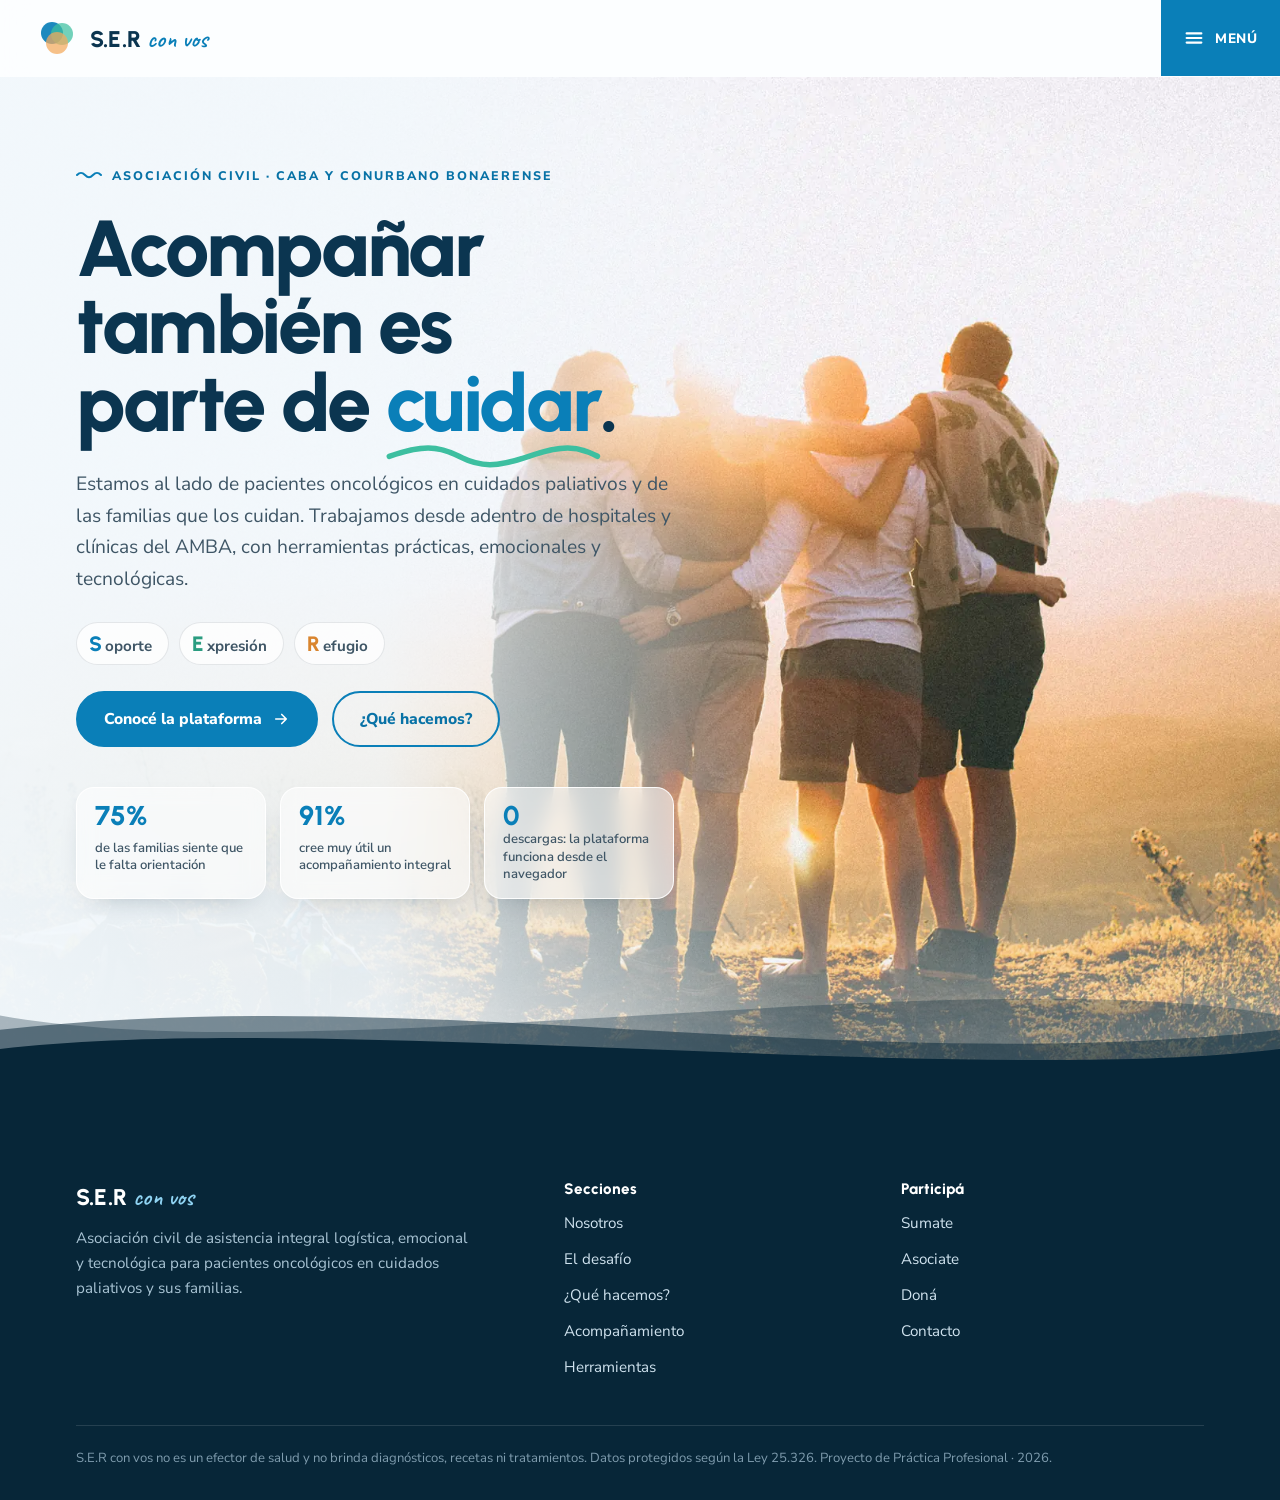
==== commit 181de0aa: "Add files via upload" ====
--- a/index.html
+++ b/index.html
@@ -8,7 +8,7 @@
 <link rel="preconnect" href="https://fonts.googleapis.com">
 <link rel="preconnect" href="https://fonts.gstatic.com" crossorigin>
 <link rel="stylesheet" href="https://fonts.googleapis.com/css2?family=Urbanist:wght@600;700;800&family=Nunito+Sans:ital,opsz,wght@0,6..12,400;0,6..12,600;0,6..12,700;0,6..12,800;1,6..12,400&family=Caveat:wght@600&display=swap">
-<link rel="stylesheet" href="styles.css?v=20261026">
+<link rel="stylesheet" href="styles.css?v=20261027b">
 <script>document.documentElement.classList.add("js");</script>
 </head>
 <body>
@@ -187,7 +187,7 @@
 </section>
 
 <!-- ============ VOCES ============ -->
-<section class="sec voces" id="voces">
+<section class="sec voces" id="voces" data-view="desafio">
   <div class="wrap">
     <div class="sec-head center" data-reveal>
       <span class="kicker">Lo que escuchamos</span>
@@ -539,14 +539,14 @@
       <div class="soc-copy">
         <div class="sec-head" data-reveal style="margin-bottom:0">
           <span class="kicker">Asociate</span>
-          <h2>Con <em>$8.000 por mes</em> ayudás a que una familia no atraviese sola el cáncer</h2>
+          <h2>Con <em>$8.000 por mes</em> ayudás a que pacientes y familias no atraviesen solos la enfermedad</h2>
           <p class="lead">Las cuotas sociales son el único recurso que podemos destinar adonde más se necesita en cada momento. Por eso, cada socia y cada socio nos da la libertad de responder a tiempo.</p>
         </div>
 
         <div class="soc-box" data-reveal>
           <h3>¿A dónde va tu cuota?</h3>
           <ul class="soc-list">
-            <li><span class="ic"><svg><use href="#i-home"/></svg></span><div><b>La estructura del acompañamiento</b><span>Coordinación, comunicación y la plataforma S.E.R que usan las familias.</span></div></li>
+            <li><span class="ic"><svg><use href="#i-home"/></svg></span><div><b>La estructura del acompañamiento</b><span>Coordinación, comunicación y la plataforma S.E.R que usan pacientes y familias.</span></div></li>
             <li><span class="ic"><svg><use href="#i-leaf"/></svg></span><div><b>Un fondo de reserva</b><span>Para sostener el acompañamiento ante cualquier imprevisto.</span></div></li>
             <li><span class="ic"><svg><use href="#i-heart"/></svg></span><div><b>Que ningún módulo se interrumpa</b><span>Si un patrocinador se retira, las cuotas cubren el hueco mientras buscamos otro.</span></div></li>
             <li><span class="ic"><svg><use href="#i-kit"/></svg></span><div><b>Kits de confort y talleres</b><span>Los materiales que acompañan a pacientes y cuidadores.</span></div></li>
@@ -562,7 +562,7 @@
           <h3>Qué recibís como socio o socia</h3>
           <div class="get-grid">
             <div><svg><use href="#i-send"/></svg><b>Bienvenida</b><span>Un mensaje con lo que tu aporte permite lograr.</span></div>
-            <div><svg><use href="#i-doc"/></svg><b>Informe trimestral</b><span>Familias acompañadas, una historia y el destino de los fondos.</span></div>
+            <div><svg><use href="#i-doc"/></svg><b>Informe trimestral</b><span>Pacientes y familias acompañados, una historia y el destino de los fondos.</span></div>
             <div><svg><use href="#i-book"/></svg><b>Memoria anual</b><span>El balance completo de cada año de trabajo.</span></div>
             <div><svg><use href="#i-user"/></svg><b>Actividades</b><span>Invitaciones a charlas, talleres y encuentros.</span></div>
           </div>
@@ -609,7 +609,7 @@
           <div class="alert info"><svg><use href="#i-info"/></svg><div>Esta es una versión de demostración: no se envió ni se guardó ningún dato.</div></div>
         </div>
 
-        <p class="soc-ethic"><svg><use href="#i-heart"/></svg>A las familias que estamos acompañando nunca les pedimos la cuota.</p>
+        <p class="soc-ethic"><svg><use href="#i-heart"/></svg>A los pacientes y las familias que estamos acompañando nunca les pedimos la cuota.</p>
       </form>
     </div>
 
@@ -693,6 +693,7 @@
 </section>
 
 </main>
+
 
 <!-- ============ LOGIN (demo visual) ============ -->
 <dialog class="login" data-login aria-labelledby="loginTitle">
@@ -728,13 +729,13 @@
         <p>Asociación civil de asistencia integral logística, emocional y tecnológica para pacientes oncológicos en cuidados paliativos y sus familias.</p>
       </div>
       <div><h4>Secciones</h4><ul><li><a href="#nosotros">Nosotros</a></li><li><a href="#desafio">El desafío</a></li><li><a href="#que-hacemos">¿Qué hacemos?</a></li><li><a href="#acompanamiento">Acompañamiento</a></li><li><a href="#herramientas">Herramientas</a></li></ul></div>
-      <div><h4>Participá</h4><ul><li><a href="#sumate">Sumate</a></li><li><a href="#dona">Doná</a></li><li><a href="#contacto">Contacto</a></li></ul></div>
+      <div><h4>Participá</h4><ul><li><a href="#sumate">Sumate</a></li><li><a href="#socios">Asociate</a></li><li><a href="#dona">Doná</a></li><li><a href="#contacto">Contacto</a></li></ul></div>
     </div>
     <p class="legal">S.E.R con vos no es un efector de salud y no brinda diagnósticos, recetas ni tratamientos. Datos protegidos según la Ley 25.326. Proyecto de Práctica Profesional · 2026.</p>
   </div>
 </footer>
 
 <script defer src="config.js?v=20260927"></script>
-<script defer src="main.js?v=20261026"></script>
+<script defer src="main.js?v=20261027b"></script>
 </body>
 </html>
--- a/styles.css
+++ b/styles.css
@@ -741,3 +741,13 @@
 .d-card .to-socios a{font-weight:800}
 
 [hidden]{display:none!important}
+
+/* ==========================================================================
+   Navegación por secciones: portada + una sección por vista
+   ========================================================================== */
+main > section.v-enter{animation:viewIn .5s var(--ease) both}
+@keyframes viewIn{from{opacity:0;transform:translateY(14px)}to{opacity:1;transform:none}}
+@media (prefers-reduced-motion:reduce){main > section.v-enter{animation:none}}
+main > section.v-last > .wave{fill:#072638}
+
+footer{padding-top:clamp(64px,7vw,96px)}
